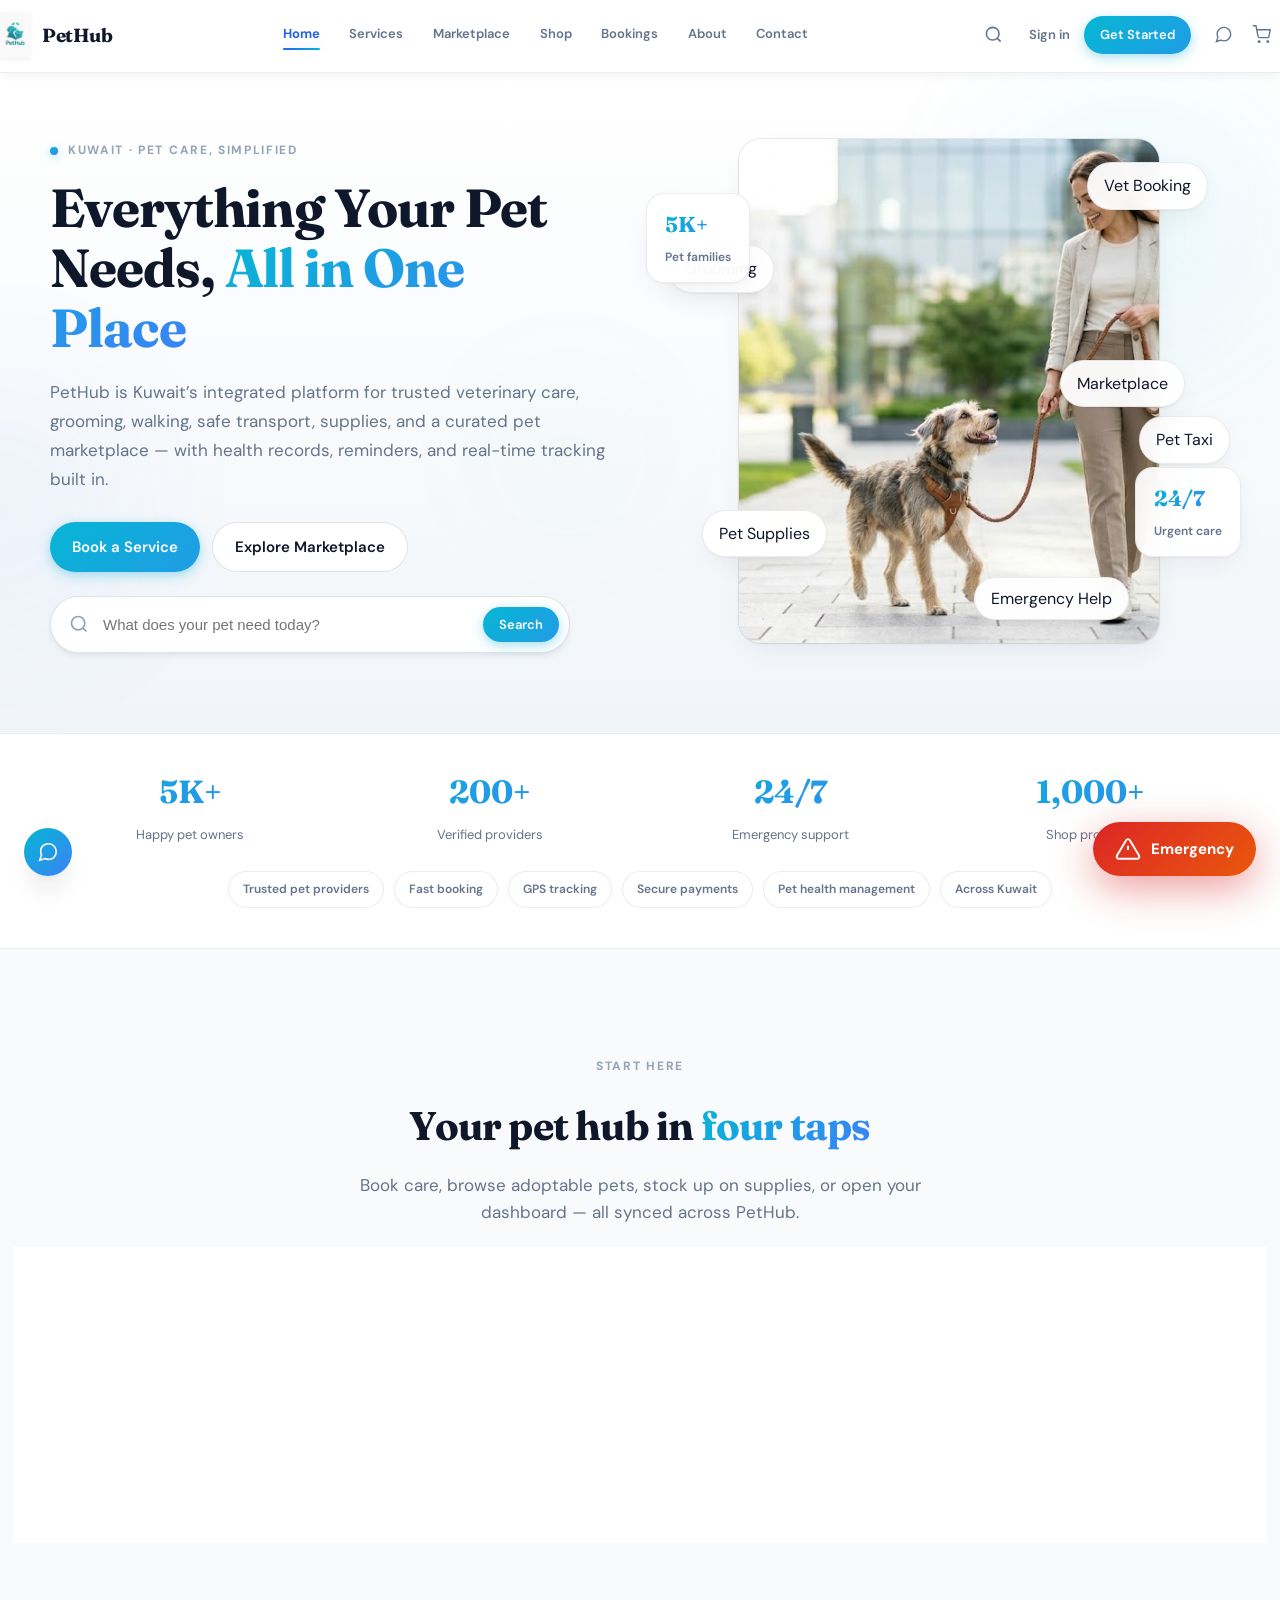
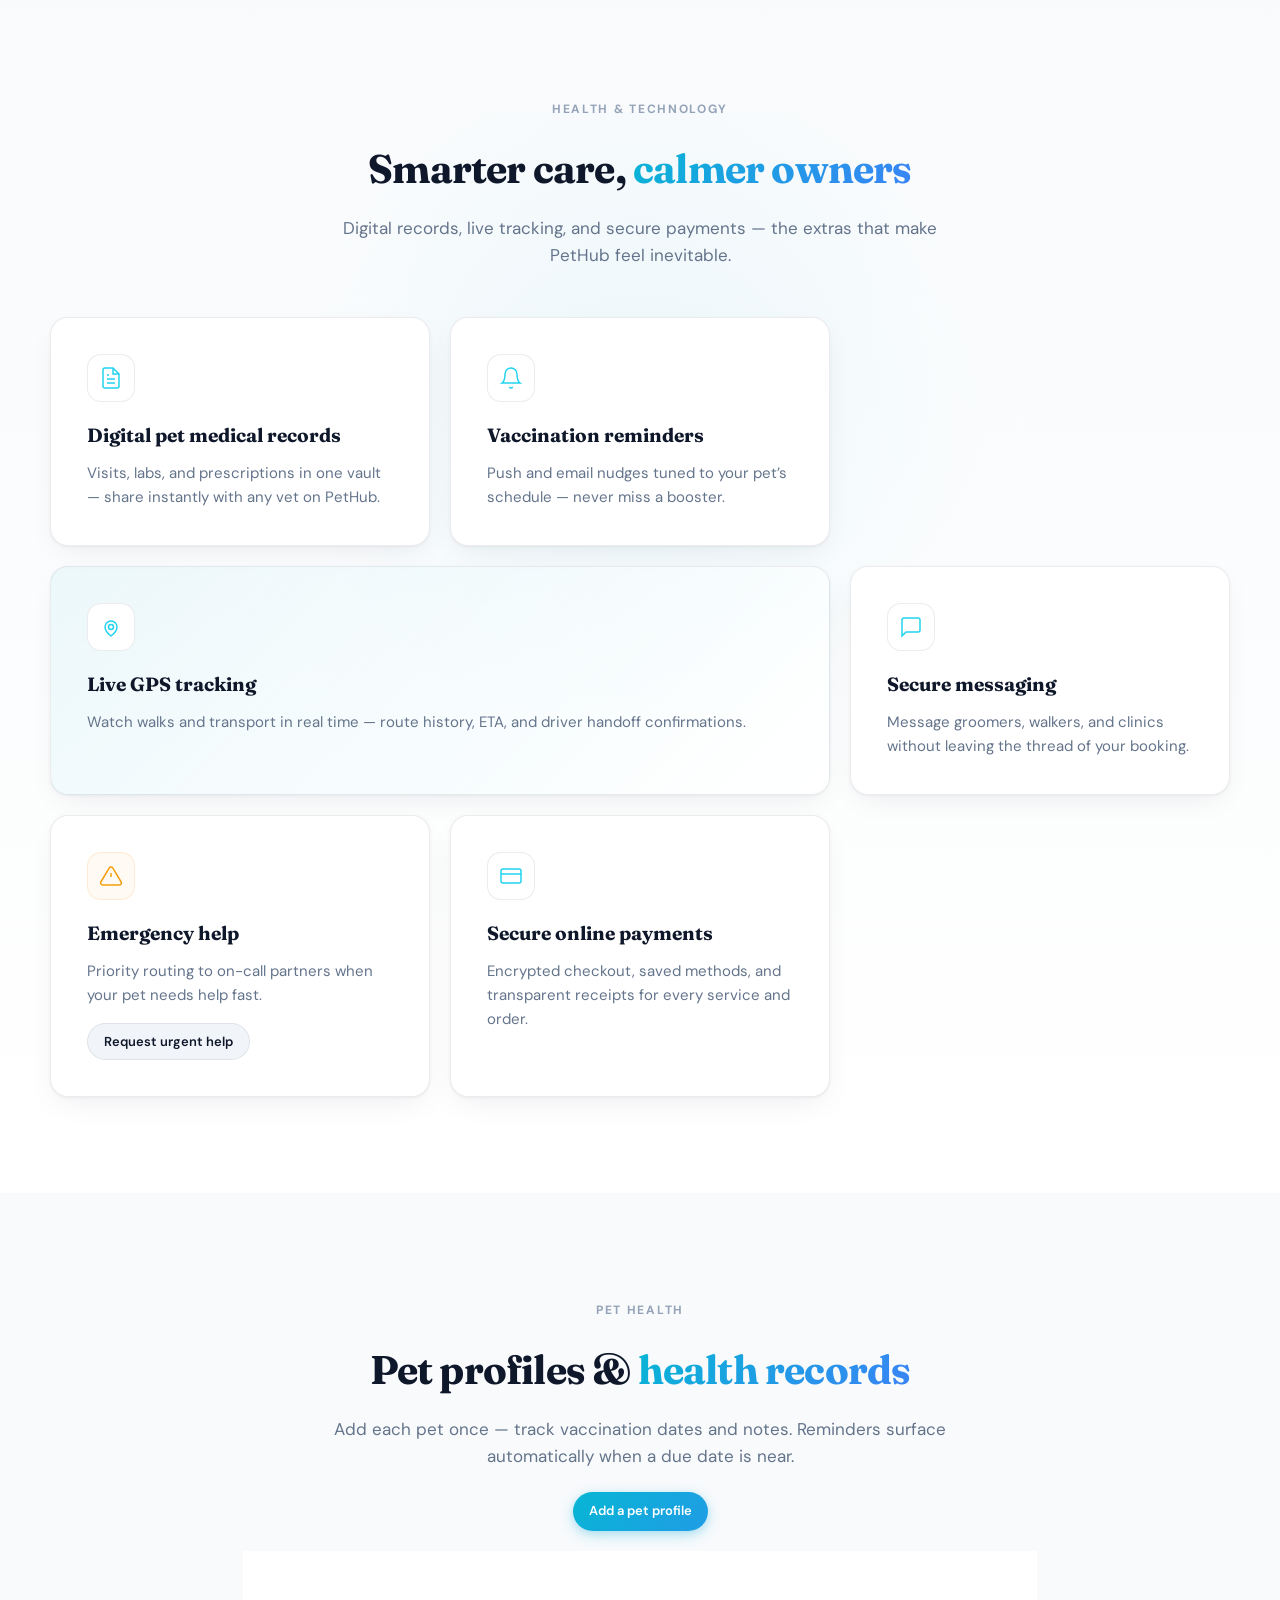
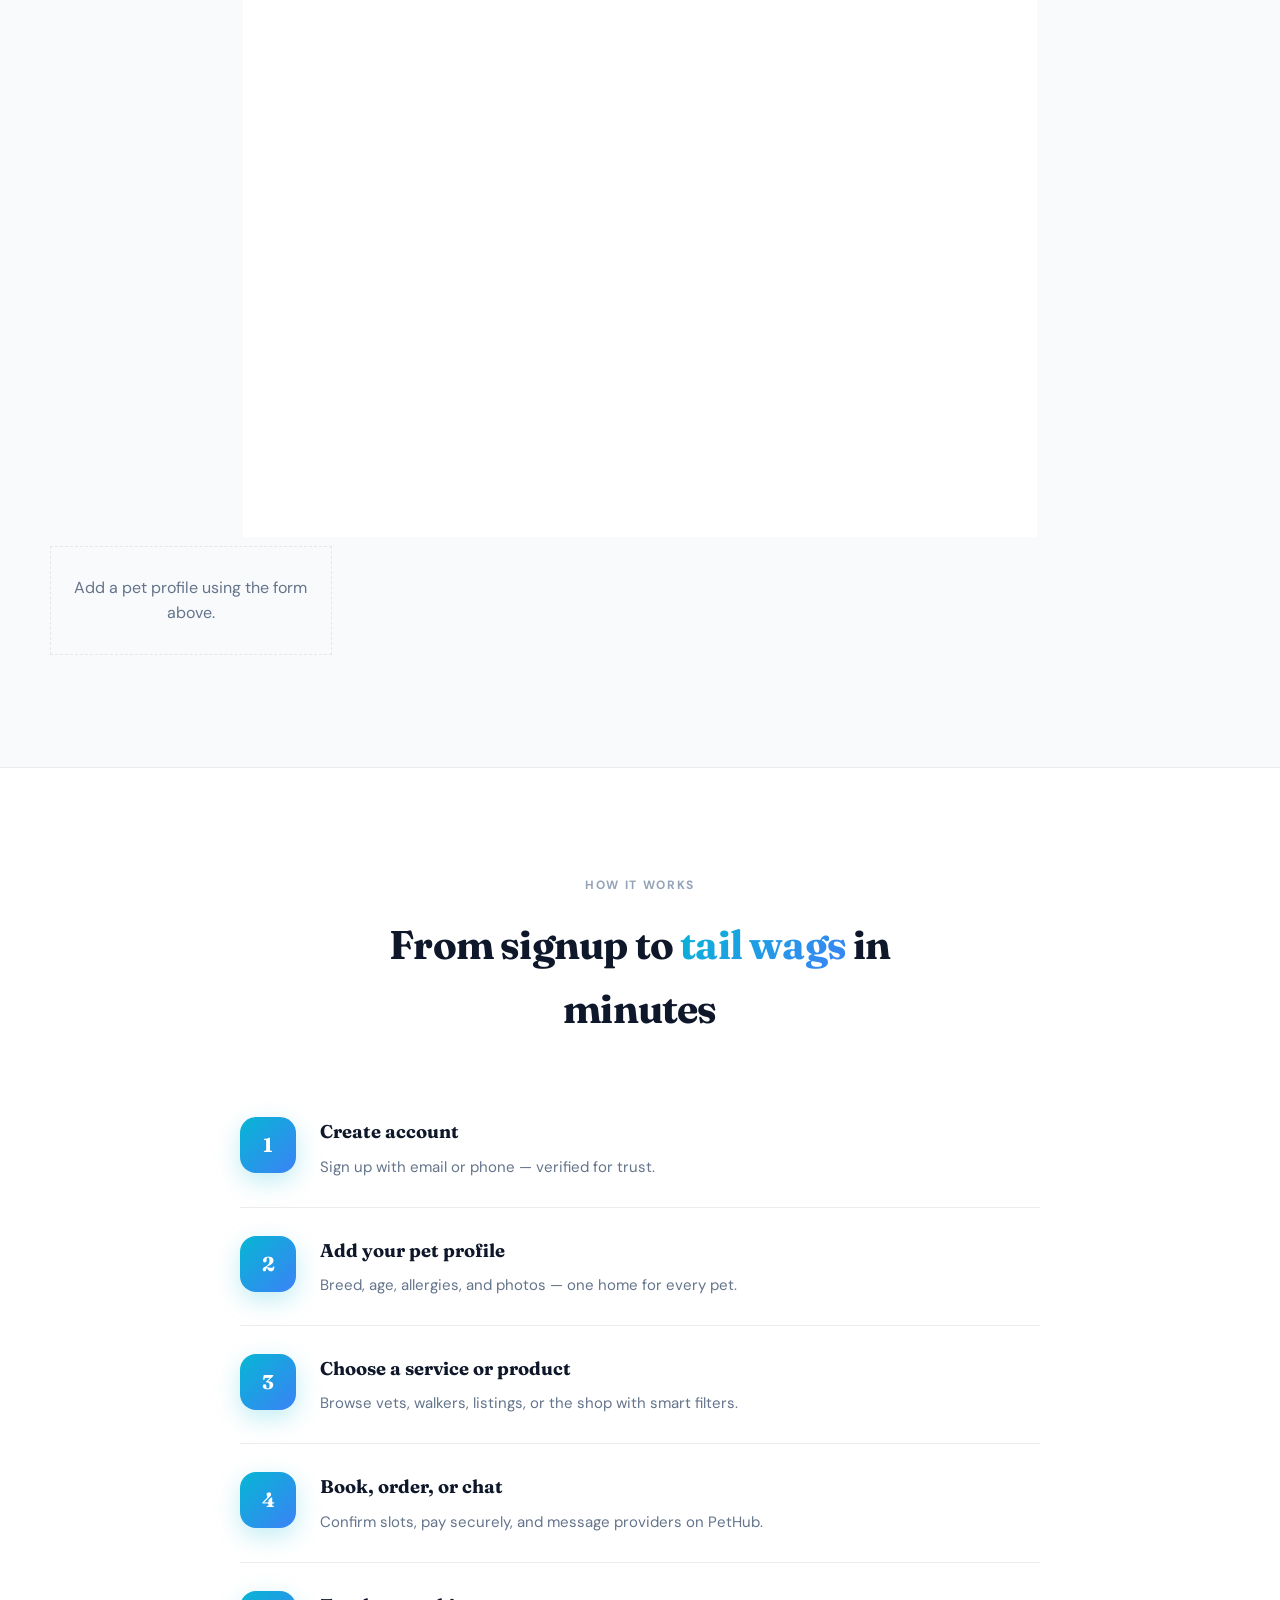
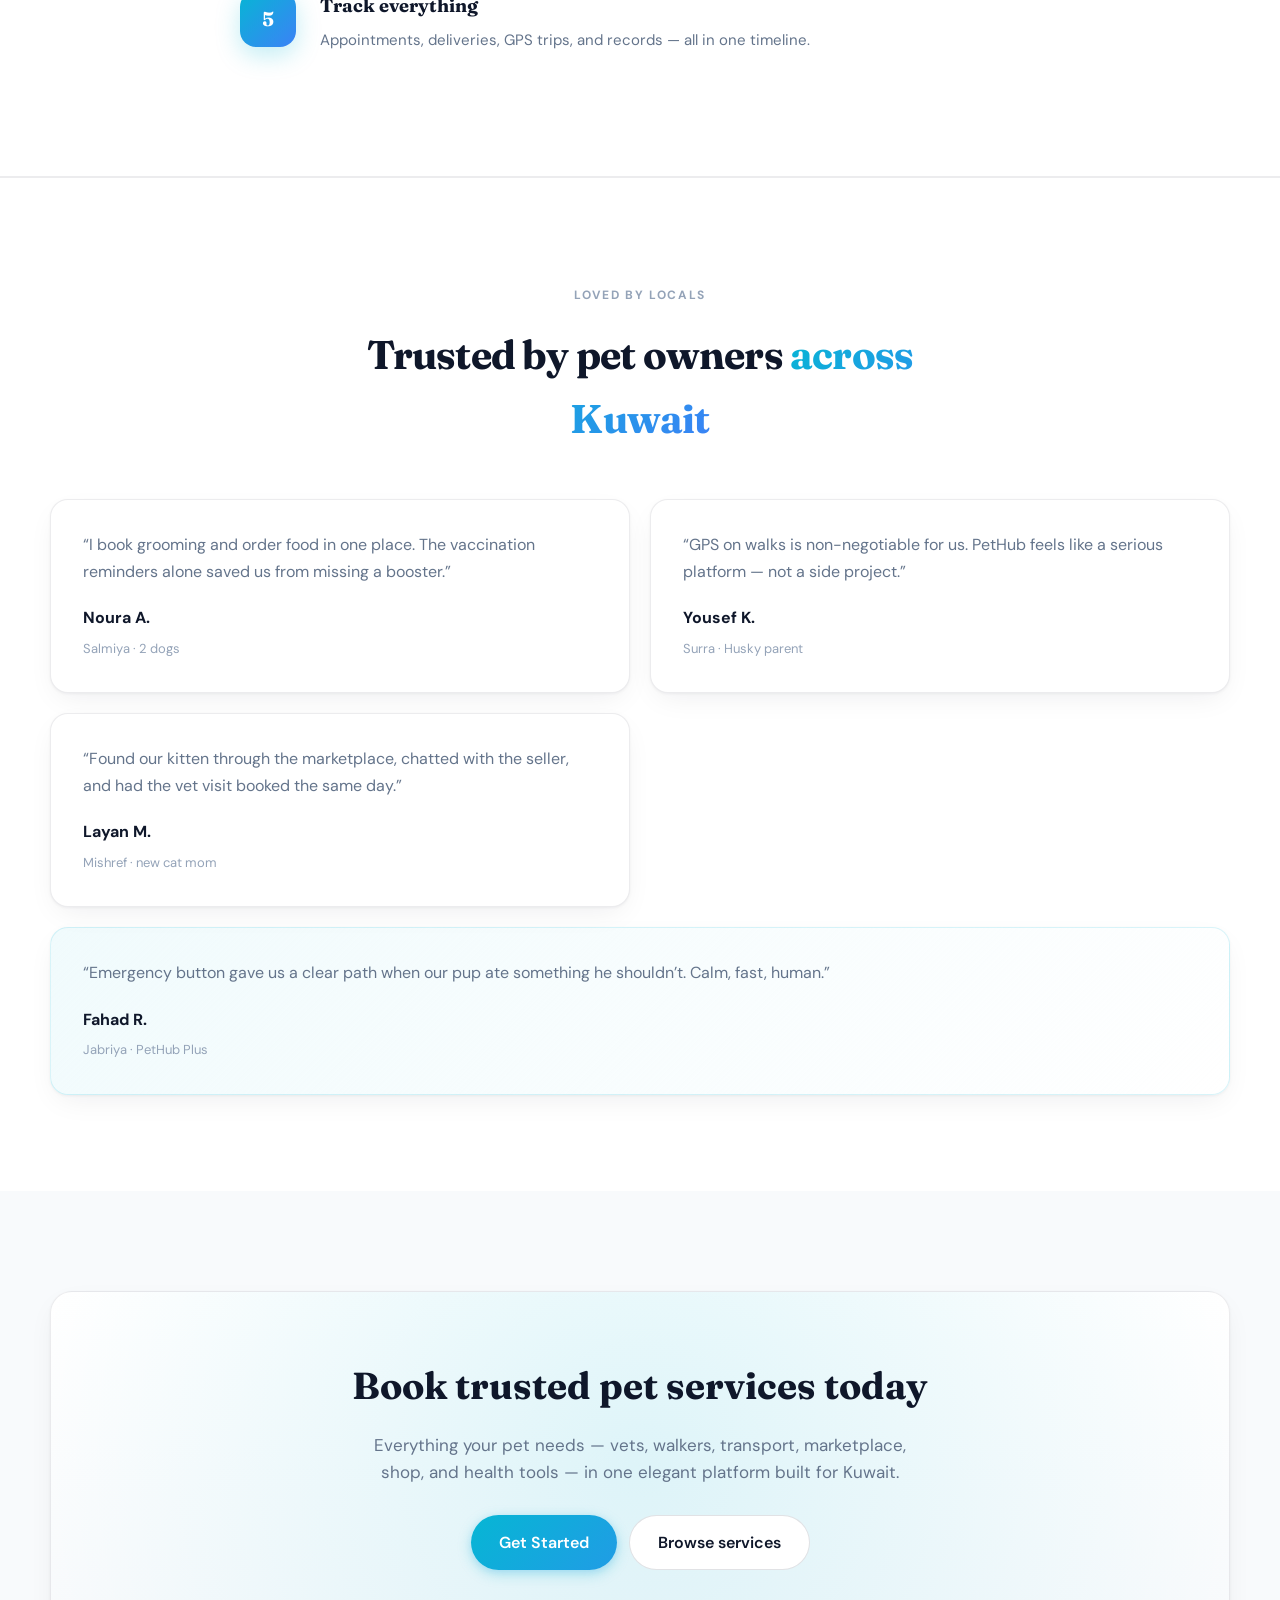
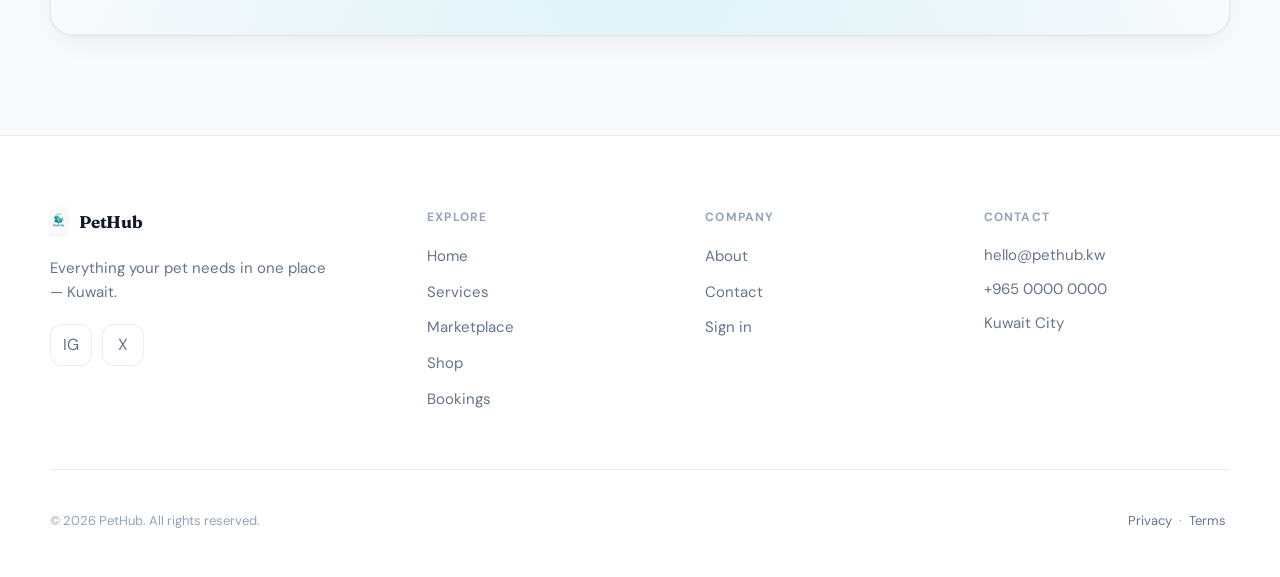
==== index.html @ 88787630 "Initial commit: PetHub Kuwait static site Made-with: Cursor" ====
<!DOCTYPE html>
<html lang="en">
<head>
  <meta charset="UTF-8" />
  <meta name="viewport" content="width=device-width, initial-scale=1.0" />
  <meta name="description" content="PetHub — Kuwait’s all-in-one platform for vet care, grooming, walking, transport, marketplace, supplies, and pet health." />
  <title>PetHub | Everything Your Pet Needs in One Place — Kuwait</title>
  <link rel="preconnect" href="https://fonts.googleapis.com" />
  <link rel="preconnect" href="https://fonts.gstatic.com" crossorigin />
  <link href="https://fonts.googleapis.com/css2?family=DM+Sans:ital,opsz,wght@0,9..40,400;0,9..40,500;0,9..40,600;0,9..40,700;1,9..40,400&family=Fraunces:ital,opsz,wght@0,9..144,500;0,9..144,600;0,9..144,700;0,9..144,800&display=swap" rel="stylesheet" />
  <link rel="stylesheet" href="css/styles.css" />
</head>
<body data-page="home">
  <a class="skip-link" href="#main">Skip to content</a>
  <header class="header" id="top">
    <div class="header__inner container">
      <div class="header__brand">
        <a class="logo" href="index.html" aria-label="PetHub home">
          <span class="logo__graphic" aria-hidden="true">
            <img class="logo__img" src="imges/logopet.webp" width="200" height="60" alt="" loading="eager" decoding="async" fetchpriority="high" />
          </span>
          <span class="logo__text">PetHub</span>
        </a>
      </div>
      <nav class="header__nav nav" aria-label="Main">
        <button type="button" class="nav__scrim" id="nav-scrim" aria-label="Close menu" tabindex="-1" hidden></button>
        <div class="nav__panel" id="nav-panel">
          <div class="nav__panel-head">
            <span class="nav__panel-title">Menu</span>
            <button type="button" class="nav__close" id="nav-close" aria-label="Close menu">
              <svg width="22" height="22" viewBox="0 0 24 24" fill="none" stroke="currentColor" stroke-width="2" aria-hidden="true"><path d="M18 6L6 18M6 6l12 12"/></svg>
            </button>
          </div>
          <ul class="nav__links">
            <li><a href="index.html" class="nav__link" data-nav="home">Home</a></li>
            <li><a href="services.html" class="nav__link" data-nav="services">Services</a></li>
            <li><a href="marketplace.html" class="nav__link" data-nav="marketplace">Marketplace</a></li>
            <li><a href="shop.html" class="nav__link" data-nav="shop">Shop</a></li>
            <li><a href="bookings.html" class="nav__link" data-nav="bookings">Bookings</a></li>
            <li><a href="about.html" class="nav__link" data-nav="about">About</a></li>
            <li><a href="contact.html" class="nav__link" data-nav="contact">Contact</a></li>
          </ul>
          <div class="nav__mobile-actions" data-guest-only>
            <a href="signin.html?mode=signup" class="btn btn--primary btn--sm header__cta btn--block">Get Started</a>
            <a href="signin.html" class="btn btn--outline btn--sm btn--block">Sign in</a>
          </div>
          <div class="nav__mobile-account" data-user-only hidden>
            <p class="nav__mobile-account-name"><span data-user-display></span></p>
            <a href="bookings.html" class="nav__mobile-link">My account</a>
            <a href="bookings.html" class="nav__mobile-link">Bookings</a>
            <a href="bookings.html#dash-saved" class="nav__mobile-link">Saved pets</a>
            <button type="button" class="btn btn--signout btn--sm btn--block" data-sign-out>Sign out</button>
          </div>
        </div>
      </nav>
      <div class="header__actions">
        <div class="header__search-popover" id="header-search-popover">
          <button type="button" class="header__icon-btn header__search-toggle" id="header-search-toggle" aria-expanded="false" aria-controls="header-search-dropdown" aria-label="Open search">
            <svg width="19" height="19" viewBox="0 0 24 24" fill="none" stroke="currentColor" stroke-width="2" aria-hidden="true"><circle cx="11" cy="11" r="8"/><path d="M21 21l-4.35-4.35"/></svg>
          </button>
          <div id="header-search-dropdown" class="header__search-dropdown" role="dialog" aria-label="Search" aria-hidden="true">
            <div class="header__search header__search--popover" role="search">
              <label class="visually-hidden" for="global-search">Search services, pets, products</label>
              <svg class="header__search-icon" width="18" height="18" viewBox="0 0 24 24" fill="none" stroke="currentColor" stroke-width="2" aria-hidden="true"><circle cx="11" cy="11" r="8"/><path d="M21 21l-4.35-4.35"/></svg>
              <input type="search" id="global-search" class="header__search-input" placeholder="Search services, pets, products..." autocomplete="off" />
            </div>
          </div>
        </div>
        <div class="header__guest-actions" data-guest-only>
          <a href="signin.html" class="header__signin-link">Sign in</a>
          <a href="signin.html?mode=signup" class="btn btn--primary btn--sm header__cta">Get Started</a>
        </div>
        <div class="header__account-menu" data-user-only hidden>
          <button type="button" class="header__account-trigger" id="header-account-trigger" aria-expanded="false" aria-haspopup="true" aria-controls="header-account-dropdown">
            <span class="header__avatar" aria-hidden="true">
              <svg width="18" height="18" viewBox="0 0 24 24" fill="none" stroke="currentColor" stroke-width="1.75" aria-hidden="true"><path d="M20 21v-2a4 4 0 00-4-4H8a4 4 0 00-4 4v2"/><circle cx="12" cy="7" r="4"/></svg>
            </span>
            <span class="header__account-name" data-user-display aria-live="polite"></span>
            <svg class="header__account-chevron" width="14" height="14" viewBox="0 0 24 24" fill="none" stroke="currentColor" stroke-width="2" aria-hidden="true"><path d="M6 9l6 6 6-6"/></svg>
          </button>
          <div id="header-account-dropdown" class="header__account-dropdown" role="menu" hidden>
            <a role="menuitem" href="bookings.html" class="header__account-item">My account</a>
            <a role="menuitem" href="bookings.html" class="header__account-item">Bookings</a>
            <a role="menuitem" href="bookings.html#dash-saved" class="header__account-item">Saved pets</a>
            <button type="button" role="menuitem" class="header__account-item header__account-item--danger" data-sign-out>Sign out</button>
          </div>
        </div>
        <div class="header__icons" aria-label="Quick actions">
          <button type="button" class="header__icon-btn" data-open-chat aria-label="Support chat">
            <svg width="19" height="19" viewBox="0 0 24 24" fill="none" stroke="currentColor" stroke-width="1.75" aria-hidden="true"><path d="M21 11.5a8.38 8.38 0 01-.9 3.8 8.5 8.5 0 01-7.6 4.7 8.38 8.38 0 01-3.8-.9L3 21l1.9-5.7a8.38 8.38 0 01-.9-3.8 8.5 8.5 0 014.7-7.6 8.38 8.38 0 013.8-.9h.5a8.48 8.48 0 018 8.5z"/></svg>
          </button>
          <button type="button" class="header__icon-btn" data-open-cart aria-label="Shopping cart">
            <svg width="19" height="19" viewBox="0 0 24 24" fill="none" stroke="currentColor" stroke-width="1.75" aria-hidden="true"><circle cx="9" cy="21" r="1"/><circle cx="20" cy="21" r="1"/><path d="M1 1h4l2.68 13.39a2 2 0 002 1.61h9.72a2 2 0 002-1.61L23 6H6"/></svg>
            <span class="header__cart-count" data-cart-count hidden>0</span>
          </button>
        </div>
        <button type="button" class="nav__toggle" aria-expanded="false" aria-controls="nav-panel" aria-label="Open menu">
          <span class="nav__toggle-bar"></span><span class="nav__toggle-bar"></span><span class="nav__toggle-bar"></span>
        </button>
      </div>
    </div>
  </header>
  <div class="toast-host" id="toast-host" aria-live="polite"></div>
  <main id="main">
    <section class="hero hero--light" id="home" aria-labelledby="hero-title">
      <div class="hero__ambient hero__ambient--light" aria-hidden="true">
        <div class="hero__blob hero__blob--1"></div>
        <div class="hero__blob hero__blob--2"></div>
        <div class="hero__blob hero__blob--3"></div>
      </div>
      <div class="container hero__layout">
        <div class="hero__copy reveal">
          <p class="eyebrow"><span class="eyebrow__dot"></span> Kuwait · Pet care, simplified</p>
          <h1 id="hero-title" class="hero__title">Everything Your Pet Needs, <span class="text-gradient">All in One Place</span></h1>
          <p class="hero__sub">
            PetHub is Kuwait’s integrated platform for trusted veterinary care, grooming, walking, safe transport,
            supplies, and a curated pet marketplace — with health records, reminders, and real-time tracking built in.
          </p>
          <div class="hero__cta">
            <a href="services.html" class="btn btn--primary">Book a Service</a>
            <a href="marketplace.html" class="btn btn--outline">Explore Marketplace</a>
          </div>
          <div class="hero__search hero__search--inline">
            <svg width="20" height="20" viewBox="0 0 24 24" fill="none" stroke="currentColor" stroke-width="2" aria-hidden="true"><circle cx="11" cy="11" r="8"/><path d="M21 21l-4.35-4.35"/></svg>
            <input type="search" class="hero__search-input" placeholder="What does your pet need today?" data-hero-search aria-label="Search services or products" />
            <button type="button" class="btn btn--primary btn--sm hero__search-btn" data-hero-search-btn>Search</button>
          </div>
        </div>
        <div class="hero__visual hero__visual--light reveal reveal--delay">
          <figure class="hero__figure">
            <img
              class="hero__photo"
              src="images/dogwalk.jpg"
              alt="Person walking a happy dog outdoors"
              width="800"
              height="520"
              loading="eager"
              decoding="async"
            />
          </figure>
          <div class="hero__stat hero__stat--1 glass-panel glass-panel--light">
            <strong>5K+</strong>
            <span>Pet families</span>
          </div>
          <div class="hero__stat hero__stat--2 glass-panel glass-panel--light">
            <strong>24/7</strong>
            <span>Urgent care</span>
          </div>
          <a href="services.html" class="float-pill float-pill--1" data-float>Vet Booking</a>
          <a href="services.html?q=grooming" class="float-pill float-pill--2" data-float>Grooming</a>
          <a href="services.html?q=transport" class="float-pill float-pill--3" data-float>Pet Taxi</a>
          <a href="marketplace.html" class="float-pill float-pill--4" data-float>Marketplace</a>
          <a href="shop.html" class="float-pill float-pill--5" data-float>Pet Supplies</a>
          <button type="button" class="float-pill float-pill--6" data-float data-open-emergency>Emergency Help</button>
        </div>
      </div>
    </section>
    <section class="trust" aria-label="Trust highlights">
      <div class="container trust__inner">
        <div class="trust__stats reveal">
          <div class="trust__stat">
            <strong data-count>5K+</strong>
            <span>Happy pet owners</span>
          </div>
          <div class="trust__stat">
            <strong>200+</strong>
            <span>Verified providers</span>
          </div>
          <div class="trust__stat">
            <strong>24/7</strong>
            <span>Emergency support</span>
          </div>
          <div class="trust__stat">
            <strong>1,000+</strong>
            <span>Shop products</span>
          </div>
        </div>
        <ul class="trust__chips reveal reveal--delay">
          <li>Trusted pet providers</li>
          <li>Fast booking</li>
          <li>GPS tracking</li>
          <li>Secure payments</li>
          <li>Pet health management</li>
          <li>Across Kuwait</li>
        </ul>
      </div>
    </section>
    <section class="section section--home-quick" id="explore" aria-labelledby="quick-title">
      <div class="container">
        <header class="section__head reveal">
          <p class="eyebrow">Start here</p>
          <h2 id="quick-title" class="section__title">Your pet hub in <span class="text-gradient">four taps</span></h2>
          <p class="section__lead">Book care, browse adoptable pets, stock up on supplies, or open your dashboard — all synced across PetHub.</p>
        </header>
        <div class="home-quick-grid reveal">
          <a href="services.html" class="home-quick-card glass-panel">
            <div class="home-quick-card__icon" aria-hidden="true"><svg viewBox="0 0 24 24" fill="none" stroke="currentColor" stroke-width="1.5"><path d="M22 12h-4l-3 9L9 3l-3 9H2"/></svg></div>
            <h3 class="home-quick-card__title">Services</h3>
            <p class="home-quick-card__text">Vets, grooming, walking, and transport.</p>
            <span class="home-quick-card__cta">Book care →</span>
          </a>
          <a href="marketplace.html" class="home-quick-card glass-panel">
            <div class="home-quick-card__icon" aria-hidden="true"><svg viewBox="0 0 24 24" fill="none" stroke="currentColor" stroke-width="1.5"><path d="M12 21.35l-1.45-1.32C5.4 15.36 2 12.28 2 8.5 2 5.42 4.42 3 7.5 3c1.74 0 3.41.81 4.5 2.09C13.09 3.81 14.76 3 16.5 3 19.58 3 22 5.42 22 8.5c0 3.78-3.4 6.86-8.55 11.54L12 21.35z"/></svg></div>
            <h3 class="home-quick-card__title">Marketplace</h3>
            <p class="home-quick-card__text">Find companions from verified sellers.</p>
            <span class="home-quick-card__cta">Browse pets →</span>
          </a>
          <a href="shop.html" class="home-quick-card glass-panel">
            <div class="home-quick-card__icon" aria-hidden="true"><svg viewBox="0 0 24 24" fill="none" stroke="currentColor" stroke-width="1.5"><circle cx="9" cy="21" r="1"/><circle cx="20" cy="21" r="1"/><path d="M1 1h4l2.68 13.39a2 2 0 002 1.61h9.72a2 2 0 002-1.61L23 6H6"/></svg></div>
            <h3 class="home-quick-card__title">Shop</h3>
            <p class="home-quick-card__text">Food, toys, beds, and travel gear.</p>
            <span class="home-quick-card__cta">Shop now →</span>
          </a>
          <a href="bookings.html" class="home-quick-card glass-panel">
            <div class="home-quick-card__icon" aria-hidden="true"><svg viewBox="0 0 24 24" fill="none" stroke="currentColor" stroke-width="1.5"><rect x="3" y="4" width="18" height="18" rx="2"/><path d="M16 2v4M8 2v4M3 10h18"/></svg></div>
            <h3 class="home-quick-card__title">Bookings</h3>
            <p class="home-quick-card__text">Visits, orders, saved pets, profiles.</p>
            <span class="home-quick-card__cta">Open hub →</span>
          </a>
        </div>
      </div>
    </section>
    <section class="section section--smart" id="health-records" aria-labelledby="smart-title">
      <div class="container">
        <header class="section__head reveal">
          <p class="eyebrow">Health &amp; technology</p>
          <h2 id="smart-title" class="section__title">Smarter care, <span class="text-gradient">calmer owners</span></h2>
          <p class="section__lead">Digital records, live tracking, and secure payments — the extras that make PetHub feel inevitable.</p>
        </header>
        <div class="smart-grid">
          <article class="smart-card reveal">
            <div class="smart-card__glow"></div>
            <div class="smart-card__icon"><svg viewBox="0 0 24 24" fill="none" stroke="currentColor" stroke-width="1.5"><path d="M14 2H6a2 2 0 00-2 2v16a2 2 0 002 2h12a2 2 0 002-2V8z"/><path d="M14 2v6h6M16 13H8M16 17H8M10 9H8"/></svg></div>
            <h3>Digital pet medical records</h3>
            <p>Visits, labs, and prescriptions in one vault — share instantly with any vet on PetHub.</p>
          </article>
          <article class="smart-card reveal">
            <div class="smart-card__glow"></div>
            <div class="smart-card__icon"><svg viewBox="0 0 24 24" fill="none" stroke="currentColor" stroke-width="1.5"><path d="M18 8A6 6 0 006 8c0 7-3 9-3 9h18s-3-2-3-9M13.73 21a2 2 0 01-3.46 0"/></svg></div>
            <h3>Vaccination reminders</h3>
            <p>Push and email nudges tuned to your pet’s schedule — never miss a booster.</p>
          </article>
          <article class="smart-card reveal smart-card--wide">
            <div class="smart-card__glow"></div>
            <div class="smart-card__icon"><svg viewBox="0 0 24 24" fill="none" stroke="currentColor" stroke-width="1.5"><path d="M12 21s-6-4.5-6-9a6 6 0 1112 0c0 4.5-6 9-6 9z"/><circle cx="12" cy="12" r="2.5"/></svg></div>
            <h3>Live GPS tracking</h3>
            <p>Watch walks and transport in real time — route history, ETA, and driver handoff confirmations.</p>
          </article>
          <article class="smart-card reveal">
            <div class="smart-card__glow"></div>
            <div class="smart-card__icon"><svg viewBox="0 0 24 24" fill="none" stroke="currentColor" stroke-width="1.5"><path d="M21 15a2 2 0 01-2 2H7l-4 4V5a2 2 0 012-2h14a2 2 0 012 2z"/></svg></div>
            <h3>Secure messaging</h3>
            <p>Message groomers, walkers, and clinics without leaving the thread of your booking.</p>
          </article>
          <article class="smart-card reveal smart-card--clickable">
            <div class="smart-card__glow"></div>
            <div class="smart-card__icon smart-card__icon--warm"><svg viewBox="0 0 24 24" fill="none" stroke="currentColor" stroke-width="1.5"><path d="M10.29 3.86L1.82 18a2 2 0 001.71 3h16.94a2 2 0 001.71-3L13.71 3.86a2 2 0 00-3.42 0z"/><path d="M12 9v4M12 17h.01"/></svg></div>
            <h3>Emergency help</h3>
            <p>Priority routing to on-call partners when your pet needs help fast.</p>
            <button type="button" class="btn btn--soft btn--sm smart-card__cta" data-open-emergency>Request urgent help</button>
          </article>
          <article class="smart-card reveal">
            <div class="smart-card__glow"></div>
            <div class="smart-card__icon"><svg viewBox="0 0 24 24" fill="none" stroke="currentColor" stroke-width="1.5"><rect x="2" y="5" width="20" height="14" rx="2"/><path d="M2 10h20"/></svg></div>
            <h3>Secure online payments</h3>
            <p>Encrypted checkout, saved methods, and transparent receipts for every service and order.</p>
          </article>
        </div>
      </div>
    </section>
    <section class="section section--pet-profiles" id="pet-profiles" aria-labelledby="pet-profiles-title">
      <div class="container">
        <header class="section__head reveal">
          <p class="eyebrow">Pet health</p>
          <h2 id="pet-profiles-title" class="section__title">Pet profiles &amp; <span class="text-gradient">health records</span></h2>
          <p class="section__lead">Add each pet once — track vaccination dates and notes. Reminders surface automatically when a due date is near.</p>
          <div class="section__head-actions">
            <a href="#pet-profile-form" class="btn btn--primary btn--sm">Add a pet profile</a>
          </div>
        </header>
        <div id="pet-profile-form" class="pet-form-panel reveal glass-panel" tabindex="-1">
          <form id="form-pet-profile" class="booking-form" novalidate>
            <div class="form-row form-row--2">
              <label class="field">
                <span class="field__label">Pet name</span>
                <input type="text" name="petName" id="pet-form-name" class="input" required />
              </label>
              <label class="field">
                <span class="field__label">Pet type</span>
                <input type="text" name="petType" id="pet-form-type" class="input" placeholder="Dog, cat…" required />
              </label>
            </div>
            <div class="form-row form-row--2">
              <label class="field">
                <span class="field__label">Breed</span>
                <input type="text" name="breed" id="pet-form-breed" class="input" required />
              </label>
              <label class="field">
                <span class="field__label">Age</span>
                <input type="text" name="age" id="pet-form-age" class="input" placeholder="e.g. 3 years" required />
              </label>
            </div>
            <label class="field">
              <span class="field__label">Last / next vaccination date</span>
              <input type="date" name="vaccDate" id="pet-form-vacc" class="input" />
            </label>
            <label class="field">
              <span class="field__label">Medical notes</span>
              <textarea name="notes" id="pet-form-notes" class="input input--textarea" rows="2"></textarea>
            </label>
            <button type="submit" class="btn btn--primary" id="pet-form-submit">Save pet profile</button>
          </form>
        </div>
        <div class="pet-profiles-grid" id="pet-profile-cards"></div>
      </div>
    </section>
    <section class="section section--steps" id="how-it-works" aria-labelledby="steps-title">
      <div class="container">
        <header class="section__head reveal">
          <p class="eyebrow">How it works</p>
          <h2 id="steps-title" class="section__title">From signup to <span class="text-gradient">tail wags</span> in minutes</h2>
        </header>
        <ol class="steps reveal">
          <li class="steps__item"><span class="steps__num">1</span><div><h3>Create account</h3><p>Sign up with email or phone — verified for trust.</p></div></li>
          <li class="steps__item"><span class="steps__num">2</span><div><h3>Add your pet profile</h3><p>Breed, age, allergies, and photos — one home for every pet.</p></div></li>
          <li class="steps__item"><span class="steps__num">3</span><div><h3>Choose a service or product</h3><p>Browse vets, walkers, listings, or the shop with smart filters.</p></div></li>
          <li class="steps__item"><span class="steps__num">4</span><div><h3>Book, order, or chat</h3><p>Confirm slots, pay securely, and message providers on PetHub.</p></div></li>
          <li class="steps__item"><span class="steps__num">5</span><div><h3>Track everything</h3><p>Appointments, deliveries, GPS trips, and records — all in one timeline.</p></div></li>
        </ol>
      </div>
    </section>
    <section class="section section--testimonials" id="testimonials" aria-labelledby="test-title">
      <div class="container">
        <header class="section__head reveal">
          <p class="eyebrow">Loved by locals</p>
          <h2 id="test-title" class="section__title">Trusted by pet owners <span class="text-gradient">across Kuwait</span></h2>
        </header>
        <div class="testimonial-grid">
          <figure class="testimonial reveal">
            <blockquote>“I book grooming and order food in one place. The vaccination reminders alone saved us from missing a booster.”</blockquote>
            <figcaption><strong>Noura A.</strong><span>Salmiya · 2 dogs</span></figcaption>
          </figure>
          <figure class="testimonial reveal">
            <blockquote>“GPS on walks is non-negotiable for us. PetHub feels like a serious platform — not a side project.”</blockquote>
            <figcaption><strong>Yousef K.</strong><span>Surra · Husky parent</span></figcaption>
          </figure>
          <figure class="testimonial reveal">
            <blockquote>“Found our kitten through the marketplace, chatted with the seller, and had the vet visit booked the same day.”</blockquote>
            <figcaption><strong>Layan M.</strong><span>Mishref · new cat mom</span></figcaption>
          </figure>
          <figure class="testimonial testimonial--featured reveal">
            <blockquote>“Emergency button gave us a clear path when our pup ate something he shouldn’t. Calm, fast, human.”</blockquote>
            <figcaption><strong>Fahad R.</strong><span>Jabriya · PetHub Plus</span></figcaption>
          </figure>
        </div>
      </div>
    </section>
    <section class="cta" id="cta" aria-labelledby="cta-title">
      <div class="container cta__inner reveal">
        <div class="cta__glow" aria-hidden="true"></div>
        <h2 id="cta-title" class="cta__title">Book trusted pet services today</h2>
        <p class="cta__text">Everything your pet needs — vets, walkers, transport, marketplace, shop, and health tools — in one elegant platform built for Kuwait.</p>
        <div class="cta__actions">
          <a href="signin.html?mode=signup" class="btn btn--primary btn--lg">Get Started</a>
          <a href="services.html" class="btn btn--outline btn--lg">Browse services</a>
        </div>
      </div>
    </section>

  </main>
  <footer class="footer" id="site-footer">
    <div class="container footer__grid">
      <div class="footer__brand">
        <a class="logo logo--footer" href="index.html" aria-label="PetHub home"><span class="logo__graphic" aria-hidden="true"><img class="logo__img" src="imges/logopet.webp" width="160" height="48" alt="" decoding="async" /></span><span class="logo__text">PetHub</span></a>
        <p class="footer__tagline">Everything your pet needs in one place — Kuwait.</p>
        <div class="footer__social" aria-label="Social">
          <a href="#" class="social-link" aria-label="Instagram">IG</a>
          <a href="#" class="social-link" aria-label="X">X</a>
        </div>
      </div>
      <div>
        <h3 class="footer__heading">Explore</h3>
        <ul class="footer__list">
          <li><a href="index.html">Home</a></li>
          <li><a href="services.html">Services</a></li>
          <li><a href="marketplace.html">Marketplace</a></li>
          <li><a href="shop.html">Shop</a></li>
          <li><a href="bookings.html">Bookings</a></li>
        </ul>
      </div>
      <div>
        <h3 class="footer__heading">Company</h3>
        <ul class="footer__list">
          <li><a href="about.html">About</a></li>
          <li><a href="contact.html">Contact</a></li>
          <li><a href="signin.html">Sign in</a></li>
        </ul>
      </div>
      <div>
        <h3 class="footer__heading">Contact</h3>
        <ul class="footer__list footer__contact">
          <li><a href="mailto:hello@pethub.kw">hello@pethub.kw</a></li>
          <li><a href="tel:+96500000000">+965 0000 0000</a></li>
          <li>Kuwait City</li>
        </ul>
      </div>
    </div>
    <div class="container footer__bottom">
      <p>&copy; <span id="year"></span> PetHub. All rights reserved.</p>
      <p class="footer__legal"><a href="#">Privacy</a> · <a href="#">Terms</a></p>
    </div>
  </footer>
    </div>
  </footer>

  <button type="button" class="emergency-fab" data-open-emergency aria-label="Emergency veterinary help">
    <svg width="26" height="26" viewBox="0 0 24 24" fill="none" stroke="currentColor" stroke-width="1.75" aria-hidden="true"><path d="M10.29 3.86L1.82 18a2 2 0 001.71 3h16.94a2 2 0 001.71-3L13.71 3.86a2 2 0 00-3.42 0z"/><path d="M12 9v4M12 17h.01"/></svg>
    <span>Emergency</span>
  </button>

  <div class="cart-drawer" id="cart-drawer" hidden aria-hidden="true">
    <div class="cart-drawer__backdrop" data-close-cart tabindex="-1" aria-hidden="true"></div>
    <div class="cart-drawer__panel glass-panel" role="dialog" aria-labelledby="cart-drawer-title">
      <div class="cart-drawer__head">
        <h2 id="cart-drawer-title">Your cart</h2>
        <button type="button" class="icon-btn cart-drawer__close" data-close-cart aria-label="Close cart">×</button>
      </div>
      <div class="cart-drawer__body" id="cart-lines"></div>
      <div class="cart-drawer__foot">
        <p class="cart-drawer__total">Total: <strong id="cart-total">0.00 KD</strong></p>
        <button type="button" class="btn btn--primary btn--block" id="checkout-open">Checkout</button>
      </div>
    </div>
  </div>

  <div class="chat-widget" id="chat-widget">
    <button type="button" class="chat-widget__launcher" id="chat-launcher" aria-label="Open PetHub Support chat" aria-expanded="false" aria-controls="chat-panel">
      <svg width="22" height="22" viewBox="0 0 24 24" fill="none" stroke="currentColor" stroke-width="1.75" aria-hidden="true"><path d="M21 11.5a8.38 8.38 0 01-.9 3.8 8.5 8.5 0 01-7.6 4.7 8.38 8.38 0 01-3.8-.9L3 21l1.9-5.7a8.38 8.38 0 01-.9-3.8 8.5 8.5 0 014.7-7.6 8.38 8.38 0 013.8-.9h.5a8.48 8.48 0 018 8.5z"/></svg>
    </button>
    <div class="chat-widget__panel" id="chat-panel" role="dialog" aria-labelledby="chat-widget-title" aria-hidden="true" hidden>
      <div class="chat-widget__header">
        <span id="chat-widget-title">PetHub Support</span>
        <button type="button" class="chat-widget__toggle" id="chat-toggle" aria-expanded="false" aria-label="Close chat">×</button>
      </div>
      <div class="chat-widget__body">
        <div class="chat-widget__messages" id="chat-messages"></div>
        <div class="chat-widget__input-row">
          <input type="text" id="chat-input" class="input chat-widget__input" placeholder="Type a message…" autocomplete="off" />
          <button type="button" class="btn btn--primary btn--sm" id="chat-send">Send</button>
        </div>
      </div>
    </div>
  </div>
  <div class="modal" id="modal-booking" role="dialog" aria-modal="true" aria-labelledby="modal-booking-title" hidden aria-hidden="true">
    <div class="modal__backdrop" data-modal-close tabindex="-1"></div>
    <div class="modal__panel glass-panel">
      <button type="button" class="modal__close" data-modal-close aria-label="Close">×</button>
      <h2 id="modal-booking-title" class="modal__title">Book a service</h2>
      <form id="form-modal-booking" class="booking-form" novalidate>
        <label class="field">
          <span class="field__label">Service</span>
          <select name="service" id="modal-booking-service" class="input" required>
            <option value="">Select service</option>
            <option>Veterinary Care</option>
            <option>Pet Grooming</option>
            <option>Dog Walking</option>
            <option>Pet Transportation</option>
            <option>Emergency Vet</option>
            <option>Vaccination Reminder</option>
          </select>
        </label>
        <label class="field">
          <span class="field__label">Date</span>
          <input type="date" name="date" class="input" required />
        </label>
        <div class="field">
          <span class="field__label">Time slot</span>
          <div class="time-slots" role="group">
            <button type="button" class="time-slot" data-time="9:00 AM">9:00 AM</button>
            <button type="button" class="time-slot" data-time="11:30 AM">11:30 AM</button>
            <button type="button" class="time-slot" data-time="2:00 PM">2:00 PM</button>
            <button type="button" class="time-slot" data-time="4:30 PM">4:30 PM</button>
            <button type="button" class="time-slot" data-time="6:00 PM">6:00 PM</button>
          </div>
        </div>
        <div class="form-row form-row--2">
          <label class="field">
            <span class="field__label">Pet type</span>
            <select name="petType" class="input" required>
              <option value="">Select</option>
              <option>Dog</option>
              <option>Cat</option>
              <option>Bird</option>
              <option>Other</option>
            </select>
          </label>
          <label class="field">
            <span class="field__label">Pet name</span>
            <input type="text" name="petName" class="input" required />
          </label>
        </div>
        <div class="form-row form-row--2">
          <label class="field">
            <span class="field__label">Your name</span>
            <input type="text" name="ownerName" class="input" required />
          </label>
          <label class="field">
            <span class="field__label">Phone</span>
            <input type="tel" name="phone" class="input" required />
          </label>
        </div>
        <label class="field">
          <span class="field__label">Notes</span>
          <textarea name="notes" class="input input--textarea" rows="2"></textarea>
        </label>
        <button type="submit" class="btn btn--primary btn--block">Submit booking</button>
      </form>
    </div>
  </div>
  <div class="modal" id="modal-booking-success" role="dialog" aria-modal="true" aria-labelledby="modal-success-title" hidden aria-hidden="true">
    <div class="modal__backdrop" data-modal-close tabindex="-1"></div>
    <div class="modal__panel glass-panel modal__panel--sm">
      <h2 id="modal-success-title" class="modal__title">You’re all set</h2>
      <p class="modal__lead">Booking confirmed — details below.</p>
      <ul class="booking-summary" id="booking-success-summary"></ul>
      <button type="button" class="btn btn--primary btn--block" data-modal-close>Done</button>
    </div>
  </div>
  <div class="modal" id="modal-listing" role="dialog" aria-modal="true" aria-labelledby="modal-listing-title" hidden aria-hidden="true">
    <div class="modal__backdrop" data-modal-close tabindex="-1"></div>
    <div class="modal__panel glass-panel">
      <button type="button" class="modal__close" data-modal-close aria-label="Close">×</button>
      <h2 id="modal-listing-title" class="visually-hidden">Listing details</h2>
      <div id="modal-listing-body" class="modal-listing-body"></div>
      <button type="button" class="btn btn--primary btn--block" data-modal-close>Close</button>
    </div>
  </div>

  <div class="modal" id="modal-inquiry" role="dialog" aria-modal="true" aria-labelledby="modal-inquiry-title" hidden aria-hidden="true">
    <div class="modal__backdrop" data-modal-close tabindex="-1"></div>
    <div class="modal__panel glass-panel modal__panel--sm">
      <button type="button" class="modal__close" data-modal-close aria-label="Close">×</button>
      <h2 id="modal-inquiry-title" class="modal__title">Contact seller</h2>
      <p class="modal__muted" id="inquiry-listing-label"></p>
      <form id="form-inquiry" novalidate>
        <label class="field"><span class="field__label">Your name</span><input type="text" name="name" class="input" required /></label>
        <label class="field"><span class="field__label">Email</span><input type="email" name="email" class="input" required /></label>
        <label class="field"><span class="field__label">Message</span><textarea name="message" class="input input--textarea" rows="3" required></textarea></label>
        <button type="submit" class="btn btn--primary btn--block">Send inquiry</button>
      </form>
    </div>
  </div>
  <div class="modal" id="modal-checkout" role="dialog" aria-modal="true" aria-labelledby="checkout-title" hidden aria-hidden="true">
    <div class="modal__backdrop" data-modal-close tabindex="-1"></div>
    <div class="modal__panel glass-panel modal__panel--sm">
      <button type="button" class="modal__close" data-modal-close aria-label="Close">×</button>
      <h2 id="checkout-title" class="modal__title">Checkout</h2>
      <p class="modal__muted">Demo checkout — no real payment.</p>
      <form id="form-checkout" novalidate>
        <label class="field"><span class="field__label">Full name</span><input type="text" name="fullName" class="input" required /></label>
        <label class="field"><span class="field__label">Phone</span><input type="tel" name="phone" class="input" required /></label>
        <label class="field"><span class="field__label">Delivery area</span><input type="text" name="address" class="input" placeholder="Area, block, street" required /></label>
        <button type="submit" class="btn btn--primary btn--block">Place order</button>
      </form>
    </div>
  </div>

  <div class="modal" id="modal-auth" role="dialog" aria-modal="true" aria-labelledby="auth-mode-title" hidden aria-hidden="true">
    <div class="modal__backdrop" data-modal-close tabindex="-1"></div>
    <div class="modal__panel glass-panel modal__panel--sm">
      <button type="button" class="modal__close" data-modal-close aria-label="Close">×</button>
      <h2 id="auth-mode-title" class="modal__title">Sign in</h2>
      <form id="form-auth" novalidate>
        <div id="form-auth-signup-fields" hidden>
          <label class="field"><span class="field__label">Display name</span><input type="text" name="displayName" class="input" /></label>
          <label class="field"><span class="field__label">I am a</span>
            <select name="role" class="input">
              <option value="owner">Pet owner</option>
              <option value="provider">Service provider</option>
            </select>
          </label>
        </div>
        <label class="field"><span class="field__label">Email</span><input type="email" name="email" class="input" autocomplete="username" required /></label>
        <label class="field"><span class="field__label">Password</span><input type="password" name="password" class="input" autocomplete="current-password" required /></label>
        <button type="submit" class="btn btn--primary btn--block">Continue</button>
      </form>
    </div>
  </div>

  <div class="modal" id="modal-emergency" role="dialog" aria-modal="true" aria-labelledby="emergency-title" hidden aria-hidden="true">
    <div class="modal__backdrop" data-modal-close tabindex="-1"></div>
    <div class="modal__panel glass-panel modal__panel--emergency">
      <button type="button" class="modal__close" data-modal-close aria-label="Close">×</button>
      <h2 id="emergency-title" class="modal__title modal__title--urgent">Urgent veterinary request</h2>
      <p class="modal__muted">Describe the issue — we’ll route you to an on-call partner in Kuwait.</p>
      <form id="form-emergency" class="booking-form" novalidate>
        <label class="field"><span class="field__label">What’s wrong?</span><textarea name="issue" class="input input--textarea" rows="2" required></textarea></label>
        <label class="field"><span class="field__label">Your location</span><input type="text" name="location" class="input" placeholder="Area, landmark" required /></label>
        <label class="field"><span class="field__label">Phone to reach you</span><input type="tel" name="contact" class="input" required /></label>
        <button type="submit" class="btn btn--emergency btn--block">Send emergency request</button>
      </form>
    </div>
  </div>
  <script src="js/pethub.js"></script>
</body>
</html>
---- css/styles.css ----
/* PetHub — premium light (SaaS / modern startup) */

:root {
  --bg: #f8fafc;
  --bg-2: #ffffff;
  --bg-3: #f1f5f9;
  --surface: #ffffff;
  --surface-2: #f8fafc;
  --border: rgba(15, 23, 42, 0.08);
  --border-strong: rgba(15, 23, 42, 0.12);
  --text: #0f172a;
  --muted: #64748b;
  --dim: #94a3b8;
  --teal: #06b6d4;
  --teal-dim: #0891b2;
  --cyan: #22d3ee;
  --blue: #3b82f6;
  --blue-deep: #2563eb;
  --warm: #f59e0b;
  --warm-2: #ea580c;
  --success: #10b981;
  --success-soft: rgba(16, 185, 129, 0.12);
  --error: #ef4444;
  --error-soft: rgba(239, 68, 68, 0.1);
  --gradient: linear-gradient(135deg, #06b6d4 0%, #3b82f6 100%);
  --gradient-warm: linear-gradient(135deg, #fbbf24 0%, #f97316 100%);
  --glow-teal: 0 16px 40px rgba(6, 182, 212, 0.2);
  --glow-blue: 0 16px 40px rgba(59, 130, 246, 0.15);
  --radius: 14px;
  --radius-lg: 18px;
  --radius-xl: 22px;
  --font-display: "Fraunces", Georgia, serif;
  --font-sans: "DM Sans", system-ui, sans-serif;
  --header-h: 72px;
  --ease: cubic-bezier(0.22, 1, 0.36, 1);
  --shadow: 0 4px 6px -1px rgba(15, 23, 42, 0.06), 0 2px 4px -2px rgba(15, 23, 42, 0.04);
  --shadow-lg: 0 20px 25px -5px rgba(15, 23, 42, 0.08), 0 8px 10px -6px rgba(15, 23, 42, 0.05);
  --shadow-card: 0 1px 3px rgba(15, 23, 42, 0.05), 0 10px 30px -8px rgba(15, 23, 42, 0.08);
}

*,
*::before,
*::after {
  box-sizing: border-box;
}

html {
  scroll-behavior: smooth;
}

@media (prefers-reduced-motion: reduce) {
  html {
    scroll-behavior: auto;
  }
  *,
  *::before,
  *::after {
    animation-duration: 0.01ms !important;
    animation-iteration-count: 1 !important;
    transition-duration: 0.01ms !important;
  }

  .logo:hover {
    transform: none;
  }
}

body {
  margin: 0;
  font-family: var(--font-sans);
  font-size: 1rem;
  line-height: 1.6;
  color: var(--text);
  background: var(--bg);
  -webkit-font-smoothing: antialiased;
}

img {
  max-width: 100%;
  display: block;
}

a {
  color: inherit;
  text-decoration: none;
}

button {
  font-family: inherit;
  cursor: pointer;
}

ul,
ol {
  margin: 0;
  padding: 0;
  list-style: none;
}

.visually-hidden {
  position: absolute;
  width: 1px;
  height: 1px;
  padding: 0;
  margin: -1px;
  overflow: hidden;
  clip: rect(0, 0, 0, 0);
  white-space: nowrap;
  border: 0;
}

.skip-link {
  position: absolute;
  top: -100px;
  left: 16px;
  z-index: 10000;
  padding: 12px 18px;
  background: var(--gradient);
  color: #fff;
  font-weight: 700;
  border-radius: 10px;
}

.skip-link:focus {
  top: 16px;
  outline: 2px solid var(--blue);
  outline-offset: 2px;
}

.text-gradient {
  background: var(--gradient);
  -webkit-background-clip: text;
  background-clip: text;
  color: transparent;
}

.container {
  width: min(1180px, 100% - 40px);
  margin-inline: auto;
}

/* ----- Header ----- */
.header {
  position: sticky;
  top: 0;
  left: 0;
  right: 0;
  z-index: 1000;
  display: flex;
  align-items: center;
  background: rgba(255, 255, 255, 0.92);
  backdrop-filter: blur(10px);
  -webkit-backdrop-filter: blur(10px);
  border-bottom: 1px solid var(--border);
  box-shadow: 0 2px 10px rgba(0, 0, 0, 0.05);
  transition: background 0.25s ease, box-shadow 0.25s ease;
}

.header.is-scrolled {
  background: rgba(255, 255, 255, 0.98);
  box-shadow: 0 2px 14px rgba(15, 23, 42, 0.07);
}

.header__inner {
  display: grid;
  grid-template-columns: auto minmax(0, 1fr) auto;
  align-items: center;
  gap: clamp(16px, 2.2vw, 28px) clamp(12px, 1.8vw, 24px);
  width: 100%;
  padding-block: 11px 13px;
  min-height: var(--header-h);
}

.header__brand {
  flex-shrink: 0;
  min-width: 0;
  display: flex;
  align-items: center;
  justify-content: flex-start;
  padding: 0 4px 0 0;
}

.logo {
  display: inline-flex;
  align-items: center;
  gap: clamp(8px, 1.2vw, 12px);
  white-space: nowrap;
  flex-shrink: 0;
  text-decoration: none;
  color: inherit;
  transition: transform 0.25s var(--ease);
}

.logo:hover {
  transform: scale(1.04);
  opacity: 0.96;
}

.logo:focus-visible {
  outline: 2px solid var(--blue);
  outline-offset: 4px;
  border-radius: 10px;
}

.logo__graphic {
  display: flex;
  align-items: center;
  justify-content: center;
  flex-shrink: 0;
  line-height: 0;
}

.logo__img {
  display: block;
  height: 48px;
  width: auto;
  max-width: min(240px, 46vw);
  max-height: 52px;
  object-fit: contain;
  object-position: left center;
  filter: drop-shadow(0 1px 2px rgba(15, 23, 42, 0.08));
  image-rendering: auto;
  -webkit-font-smoothing: antialiased;
}

.header .logo .logo__img,
.header .logo img {
  height: 45px;
  width: auto;
  max-width: min(220px, 52vw);
  max-height: none;
  object-fit: contain;
  object-position: left center;
}

.logo__text {
  font-family: var(--font-display);
  font-weight: 700;
  font-size: 1.1875rem;
  letter-spacing: -0.02em;
  color: var(--text);
  line-height: 1;
}

@media (max-width: 520px) {
  .header .logo .logo__img,
  .header .logo img {
    height: 40px;
    max-width: min(180px, 50vw);
  }

  .header .logo__text {
    font-size: 1.0625rem;
  }

  .logo__text {
    font-size: 1.0625rem;
  }
}

.header__search {
  display: flex;
  align-items: center;
  gap: 8px;
  min-width: 0;
  padding: 7px 12px 7px 10px;
  border-radius: 10px;
  background: var(--surface);
  border: 1px solid var(--border-strong);
  box-shadow: 0 1px 2px rgba(15, 23, 42, 0.04);
  transition: border-color 0.25s ease, box-shadow 0.25s ease, width 0.25s var(--ease);
}

.header__search-popover {
  position: relative;
  flex-shrink: 0;
}

.header__search-toggle.header__icon-btn {
  color: var(--muted);
}

.header__search-dropdown {
  position: absolute;
  right: 0;
  top: calc(100% + 10px);
  width: min(320px, calc(100vw - 32px));
  padding: 0;
  border-radius: var(--radius);
  background: var(--surface);
  border: 1px solid var(--border-strong);
  box-shadow: var(--shadow-lg);
  z-index: 1150;
  opacity: 0;
  visibility: hidden;
  pointer-events: none;
  transform: translateY(-6px) scale(0.98);
  transform-origin: top right;
  transition:
    opacity 0.2s var(--ease),
    transform 0.2s var(--ease),
    visibility 0.2s;
}

.header__search-dropdown.is-open {
  opacity: 1;
  visibility: visible;
  pointer-events: auto;
  transform: translateY(0) scale(1);
}

.header__search--popover {
  width: 100%;
  max-width: none;
  margin: 0;
  padding: 10px 14px;
  border-radius: 12px;
  box-shadow: 0 1px 3px rgba(15, 23, 42, 0.06);
  border: 1px solid var(--border-strong);
  background: var(--surface);
}

.header__search:focus-within {
  border-color: rgba(59, 130, 246, 0.55);
  box-shadow:
    0 0 0 3px rgba(59, 130, 246, 0.15),
    0 4px 14px rgba(59, 130, 246, 0.08);
}

.header__search-icon {
  flex-shrink: 0;
  color: var(--dim);
}

.header__search-input {
  flex: 1;
  min-width: 0;
  border: none;
  background: transparent;
  color: var(--text);
  font-size: 0.875rem;
}

.header__search-input::placeholder {
  color: var(--dim);
}

.header__search-input:focus {
  outline: none;
}

.header__nav.nav {
  grid-column: 2;
  justify-self: stretch;
  display: flex;
  align-items: center;
  justify-content: center;
  min-width: 0;
}

.nav__toggle {
  display: none;
  flex-direction: column;
  justify-content: center;
  gap: 5px;
  width: 44px;
  height: 44px;
  padding: 0;
  border: 1px solid var(--border);
  border-radius: 12px;
  background: var(--surface);
  transition: border-color 0.2s ease, background 0.2s ease, box-shadow 0.2s ease;
}

.nav__toggle:hover {
  border-color: rgba(59, 130, 246, 0.35);
  background: var(--surface-2);
}

.nav__toggle-bar {
  display: block;
  width: 20px;
  height: 2px;
  margin: 0 auto;
  background: var(--text);
  border-radius: 1px;
  transition: transform 0.25s var(--ease), opacity 0.2s;
}

.nav__toggle[aria-expanded="true"] .nav__toggle-bar:nth-child(1) {
  transform: translateY(7px) rotate(45deg);
}

.nav__toggle[aria-expanded="true"] .nav__toggle-bar:nth-child(2) {
  opacity: 0;
}

.nav__toggle[aria-expanded="true"] .nav__toggle-bar:nth-child(3) {
  transform: translateY(-7px) rotate(-45deg);
}

.nav__scrim {
  display: none;
}

.nav__panel-head {
  display: none;
}

.nav__close {
  display: none;
}

.nav__panel {
  display: flex;
  flex-wrap: nowrap;
  align-items: center;
  justify-content: center;
  gap: 0;
  width: 100%;
  min-width: 0;
}

.nav__mobile-actions,
.nav__mobile-account {
  display: none;
}

.nav__links {
  display: flex;
  flex-wrap: nowrap;
  align-items: center;
  justify-content: center;
  gap: clamp(16px, 2vw, 26px);
  margin: 0;
  padding: 0;
  list-style: none;
  flex-shrink: 1;
  min-width: 0;
  overflow-x: auto;
  scrollbar-width: none;
  -ms-overflow-style: none;
}

.nav__links::-webkit-scrollbar {
  display: none;
}

.nav__link {
  position: relative;
  display: inline-block;
  font-size: 0.8125rem;
  font-weight: 600;
  color: var(--muted);
  padding: 6px 2px 8px;
  text-decoration: none;
  transition: color 0.25s ease;
  white-space: nowrap;
}

.nav__link::after {
  content: "";
  position: absolute;
  left: 2px;
  right: 2px;
  bottom: 2px;
  height: 2px;
  border-radius: 2px;
  background: var(--blue);
  transform: scaleX(0);
  transform-origin: center;
  transition: transform 0.25s var(--ease), opacity 0.25s ease;
  opacity: 0;
}

.nav__link:hover,
.nav__link:focus-visible {
  color: var(--blue-deep);
}

.nav__link:hover::after,
.nav__link:focus-visible::after {
  transform: scaleX(1);
  opacity: 0.35;
}

.nav__link--active {
  color: var(--blue-deep);
  font-weight: 700;
}

.nav__link--active::after {
  transform: scaleX(1);
  opacity: 1;
  background: linear-gradient(90deg, var(--blue-deep), var(--teal));
  box-shadow: 0 0 12px rgba(59, 130, 246, 0.25);
}

.header__actions {
  grid-column: 3;
  display: flex;
  align-items: center;
  gap: clamp(8px, 1vw, 14px);
  flex-shrink: 0;
  min-width: 0;
}

.header__guest-actions {
  display: inline-flex;
  align-items: center;
  gap: 10px;
  flex-shrink: 0;
}

.header__signin-link {
  font-size: 0.8125rem;
  font-weight: 600;
  color: var(--muted);
  text-decoration: none;
  padding: 6px 4px;
  border-radius: 8px;
  transition: color 0.2s ease, background 0.2s ease;
  white-space: nowrap;
}

.header__signin-link:hover,
.header__signin-link:focus-visible {
  color: var(--blue-deep);
  background: rgba(59, 130, 246, 0.06);
  outline: none;
}

.header__account-menu {
  position: relative;
}

.header__account-trigger {
  display: inline-flex;
  align-items: center;
  gap: 8px;
  padding: 5px 10px 5px 6px;
  border-radius: 999px;
  border: 1px solid var(--border-strong);
  background: var(--surface);
  cursor: pointer;
  font-family: inherit;
  font-size: 0.8125rem;
  font-weight: 600;
  color: var(--text);
  transition: border-color 0.2s ease, box-shadow 0.2s ease, background 0.2s ease;
}

.header__account-trigger:hover {
  border-color: rgba(59, 130, 246, 0.35);
  background: var(--surface-2);
}

.header__account-trigger[aria-expanded="true"] {
  border-color: rgba(59, 130, 246, 0.45);
  box-shadow: 0 0 0 3px rgba(59, 130, 246, 0.12);
}

.header__avatar {
  display: flex;
  align-items: center;
  justify-content: center;
  width: 30px;
  height: 30px;
  border-radius: 999px;
  background: linear-gradient(135deg, rgba(6, 182, 212, 0.22), rgba(59, 130, 246, 0.16));
  color: var(--blue-deep);
  flex-shrink: 0;
}

.header__account-name {
  max-width: 7rem;
  white-space: nowrap;
  overflow: hidden;
  text-overflow: ellipsis;
  text-align: left;
}

.header__account-chevron {
  flex-shrink: 0;
  color: var(--dim);
  transition: transform 0.22s var(--ease);
}

.header__account-trigger[aria-expanded="true"] .header__account-chevron {
  transform: rotate(180deg);
}

.header__account-dropdown {
  position: absolute;
  right: 0;
  top: calc(100% + 8px);
  min-width: 210px;
  padding: 6px;
  border-radius: var(--radius);
  background: var(--surface);
  border: 1px solid var(--border);
  box-shadow: var(--shadow-lg);
  z-index: 1200;
  opacity: 0;
  visibility: hidden;
  pointer-events: none;
  transform: translateY(-4px);
  transition:
    opacity 0.2s var(--ease),
    transform 0.2s var(--ease),
    visibility 0.2s;
}

.header__account-dropdown:not([hidden]) {
  opacity: 1;
  visibility: visible;
  pointer-events: auto;
  transform: translateY(0);
}

.header__account-item {
  display: flex;
  align-items: center;
  width: 100%;
  padding: 10px 12px;
  border: none;
  border-radius: 8px;
  background: transparent;
  font-family: inherit;
  font-size: 0.875rem;
  font-weight: 600;
  color: var(--text);
  text-align: left;
  text-decoration: none;
  cursor: pointer;
  transition: background 0.15s ease;
}

.header__account-item:hover,
.header__account-item:focus-visible {
  background: var(--surface-2);
  outline: none;
}

.header__account-item--danger {
  color: var(--error);
  margin-top: 4px;
  padding-top: 12px;
  border-top: 1px solid var(--border);
  border-radius: 0 0 8px 8px;
}

.header__icons {
  display: flex;
  align-items: center;
  gap: 0;
}

.header__icon-btn {
  position: relative;
  display: inline-flex;
  align-items: center;
  justify-content: center;
  width: 38px;
  height: 38px;
  padding: 0;
  border: none;
  border-radius: 999px;
  background: transparent;
  color: var(--muted);
  cursor: pointer;
  text-decoration: none;
  font: inherit;
  transition:
    color 0.22s ease,
    background 0.22s ease,
    transform 0.22s var(--ease);
}

.header__icon-btn:hover,
.header__icon-btn:focus-visible {
  color: var(--blue-deep);
  background: rgba(59, 130, 246, 0.08);
  transform: scale(1.05);
  outline: none;
}

.header__icon-btn:focus-visible {
  box-shadow: 0 0 0 2px rgba(59, 130, 246, 0.35);
}

.header__cart-count {
  position: absolute;
  top: 3px;
  right: 2px;
  min-width: 16px;
  height: 16px;
  padding: 0 4px;
  font-size: 0.5625rem;
  font-weight: 700;
  line-height: 16px;
  text-align: center;
  color: #fff;
  background: var(--gradient);
  border-radius: 999px;
  pointer-events: none;
}

.nav__mobile-account-name {
  font-size: 0.9375rem;
  font-weight: 700;
  color: var(--text);
  margin: 0 0 12px;
  padding-bottom: 12px;
  border-bottom: 1px solid var(--border);
}

.nav__mobile-link {
  display: block;
  padding: 12px 4px;
  font-size: 0.9375rem;
  font-weight: 600;
  color: var(--muted);
  text-decoration: none;
  border-bottom: 1px solid var(--border);
  transition: color 0.2s ease;
}

.nav__mobile-link:hover,
.nav__mobile-link:focus-visible {
  color: var(--blue-deep);
  outline: none;
}

.header__cta.btn--primary:hover {
  transform: translateY(-1px) scale(1.03);
}

.btn--signout {
  background: transparent;
  color: var(--muted);
  border: 1px solid var(--border-strong);
  font-weight: 600;
  border-radius: 999px;
  box-shadow: none;
}

.btn--signout:hover {
  color: #b91c1c;
  border-color: rgba(239, 68, 68, 0.45);
  background: var(--error-soft);
  transform: translateY(-1px);
}

.btn--signout:focus-visible {
  outline: 2px solid rgba(239, 68, 68, 0.4);
  outline-offset: 2px;
}

.icon-btn {
  position: relative;
  display: inline-flex;
  align-items: center;
  justify-content: center;
  width: 44px;
  height: 44px;
  border-radius: 12px;
  border: 1px solid var(--border);
  background: var(--surface);
  color: var(--muted);
  transition: color 0.2s, border-color 0.2s, background 0.2s;
}

.icon-btn:hover {
  color: var(--text);
  border-color: rgba(6, 182, 212, 0.35);
  background: var(--bg-3);
}

.header__actions .nav__toggle {
  display: none;
}

@media (max-width: 1200px) {
  .nav__links {
    gap: clamp(12px, 1.5vw, 18px);
  }
}

@media (max-width: 1024px) {
  .header__account-name {
    display: none;
  }

  .header__account-trigger {
    padding: 5px 8px 5px 6px;
  }
}

@media (max-width: 1100px) {
  :root {
    --header-h: 66px;
  }

  .header {
    z-index: 1200;
  }

  .header__inner {
    display: flex;
    flex-direction: row;
    align-items: center;
    justify-content: space-between;
    gap: 12px;
    min-height: auto;
    padding: 10px 16px;
    width: 100%;
    max-width: none;
    margin-inline: 0;
  }

  .header__inner.container {
    width: 100%;
    max-width: min(1180px, 100% - 32px);
    margin-inline: auto;
  }

  .header__brand {
    flex: 1;
    min-width: 0;
    margin: 0;
    padding: 0;
    position: relative;
    z-index: 2;
  }

  .header__actions {
    display: flex;
    flex-direction: row;
    align-items: center;
    justify-content: flex-end;
    gap: 12px;
    flex-shrink: 0;
    position: relative;
    z-index: 2;
  }

  .header__icons {
    display: flex;
    flex-direction: row;
    align-items: center;
    gap: 12px;
  }

  .header__nav.nav {
    position: static;
    width: 0;
    height: 0;
    min-height: 0;
    overflow: visible;
    pointer-events: none;
    flex: 0;
  }

  .header__guest-actions {
    display: none;
  }

  .header__search-dropdown {
    position: fixed;
    left: 12px;
    right: 12px;
    top: calc(var(--header-h) + 10px);
    width: auto;
    transform-origin: top center;
    z-index: 1220;
  }

  .header__account-menu {
    display: none;
  }

  .header__actions .nav__toggle {
    display: flex;
  }

  .nav__scrim.is-visible {
    display: block;
    position: fixed;
    inset: 0;
    z-index: 1180;
    margin: 0;
    padding: 0;
    border: none;
    background: rgba(15, 23, 42, 0.4);
    cursor: pointer;
    opacity: 1;
    visibility: visible;
    pointer-events: auto;
    transition: opacity 0.3s ease, visibility 0.3s ease;
  }

  .nav__panel-head {
    display: flex;
    align-items: center;
    justify-content: space-between;
    gap: 12px;
    padding-bottom: 16px;
    margin-bottom: 8px;
    border-bottom: 1px solid var(--border);
  }

  .nav__panel-title {
    font-family: var(--font-display);
    font-size: 1.25rem;
    font-weight: 700;
    color: var(--text);
  }

  .nav__close {
    display: inline-flex;
    align-items: center;
    justify-content: center;
    width: 44px;
    height: 44px;
    padding: 0;
    border: 1px solid var(--border);
    border-radius: 12px;
    background: var(--surface);
    color: var(--text);
    cursor: pointer;
    transition: background 0.2s ease, border-color 0.2s ease;
  }

  .nav__close:hover,
  .nav__close:focus-visible {
    background: var(--surface-2);
    border-color: rgba(59, 130, 246, 0.35);
    outline: none;
  }

  .nav__panel {
    pointer-events: auto;
    position: fixed;
    top: 0;
    right: 0;
    left: auto;
    width: min(360px, 82vw);
    height: 100vh;
    height: 100dvh;
    max-height: 100dvh;
    z-index: 1190;
    flex-direction: column;
    align-items: stretch;
    justify-content: flex-start;
    padding: calc(20px + env(safe-area-inset-top, 0px)) 20px calc(28px + env(safe-area-inset-bottom, 0px));
    margin: 0;
    background: #ffffff;
    box-shadow: -12px 0 40px rgba(15, 23, 42, 0.12);
    overflow-y: auto;
    overflow-x: hidden;
    gap: 0;
    transform: translateX(100%);
    transition: transform 0.3s ease;
    -webkit-overflow-scrolling: touch;
  }

  .nav__panel.is-open {
    transform: translateX(0);
  }

  .nav__links {
    flex-direction: column;
    align-items: stretch;
    flex-wrap: nowrap;
    gap: 0;
    overflow: visible;
  }

  .nav__links li {
    border-bottom: 1px solid var(--border);
  }

  .nav__link {
    display: block;
    padding: 14px 0;
    font-size: 1.0625rem;
    font-weight: 600;
  }

  .nav__link::after {
    display: none;
  }

  .nav__link--active {
    border-left: 3px solid var(--blue);
    padding-left: 12px;
    margin-left: -2px;
  }

  .nav__mobile-actions {
    display: flex;
    flex-direction: column;
    align-items: stretch;
    gap: 12px;
    margin-top: 20px;
    padding-top: 20px;
    border-top: 1px solid var(--border);
  }

  .nav__mobile-account {
    display: flex;
    flex-direction: column;
    align-items: stretch;
    gap: 0;
    margin-top: 20px;
    padding-top: 20px;
    border-top: 1px solid var(--border);
  }

  .nav__mobile-actions .btn,
  .nav__mobile-actions .header__cta {
    width: 100%;
    justify-content: center;
  }
}

@media (max-width: 480px) {
  .header__icons .header__icon-btn[data-open-chat] {
    display: none;
  }

  .header__icon-btn {
    width: 36px;
    height: 36px;
  }

  .nav__toggle {
    width: 40px;
    height: 40px;
  }
}

@media (max-width: 520px) {
  .header__search--popover .header__search-input {
    font-size: 0.8125rem;
  }
}

/* ----- Buttons ----- */
.btn {
  display: inline-flex;
  align-items: center;
  justify-content: center;
  gap: 8px;
  padding: 12px 22px;
  font-size: 0.9375rem;
  font-weight: 600;
  border-radius: 999px;
  border: none;
  transition: transform 0.25s var(--ease), box-shadow 0.25s, background 0.25s, border-color 0.25s;
}

.btn--sm {
  padding: 9px 16px;
  font-size: 0.8125rem;
}

.btn--lg {
  padding: 14px 28px;
  font-size: 1rem;
}

.btn--block {
  width: 100%;
}

.btn--primary {
  background: var(--gradient);
  background-size: 200% 200%;
  color: #fff;
  box-shadow: 0 4px 14px rgba(6, 182, 212, 0.28), 0 2px 6px rgba(59, 130, 246, 0.12);
  animation: grad-move 10s ease infinite;
}

.btn--primary:hover {
  transform: translateY(-2px) scale(1.02);
  box-shadow: 0 8px 24px rgba(6, 182, 212, 0.32), 0 4px 12px rgba(59, 130, 246, 0.15);
}

.btn--primary:focus-visible {
  outline: 2px solid var(--blue);
  outline-offset: 3px;
}

.btn--outline {
  background: var(--surface);
  color: var(--text);
  border: 1px solid var(--border-strong);
}

.btn--outline:hover {
  border-color: rgba(6, 182, 212, 0.45);
  background: var(--bg-3);
  transform: translateY(-2px) scale(1.01);
  box-shadow: var(--shadow);
}

.btn--ghost {
  background: transparent;
  color: var(--muted);
  border: 1px solid transparent;
}

.btn--ghost:hover {
  color: var(--text);
  border-color: var(--border);
  background: var(--surface);
}

.btn--soft {
  background: var(--bg-3);
  color: var(--text);
  border: 1px solid var(--border);
}

.btn--soft:hover {
  border-color: rgba(6, 182, 212, 0.35);
  background: #fff;
  transform: translateY(-2px) scale(1.01);
  box-shadow: var(--shadow);
}

@keyframes grad-move {
  0%, 100% { background-position: 0% 50%; }
  50% { background-position: 100% 50%; }
}

/* Toast */
.toast {
  position: fixed;
  bottom: 28px;
  left: 50%;
  transform: translateX(-50%) translateY(100px);
  z-index: 2000;
  padding: 14px 22px;
  border-radius: 999px;
  background: rgba(16, 16, 24, 0.95);
  border: 1px solid var(--border);
  color: var(--text);
  font-size: 0.875rem;
  font-weight: 600;
  box-shadow: var(--shadow);
  transition: transform 0.35s var(--ease), opacity 0.35s;
  opacity: 0;
  pointer-events: none;
}

.toast.is-visible {
  transform: translateX(-50%) translateY(0);
  opacity: 1;
}

/* ----- Hero ----- */
.hero {
  position: relative;
  padding: 56px 0 80px;
  overflow: hidden;
}

.hero--light {
  background: linear-gradient(180deg, #ffffff 0%, #f8fafc 55%, #f1f5f9 100%);
}

.hero__ambient {
  position: absolute;
  inset: 0;
  pointer-events: none;
}

.hero__ambient--light .hero__blob {
  position: absolute;
  border-radius: 50%;
  filter: blur(80px);
  opacity: 0.45;
  animation: orb-drift 24s ease-in-out infinite;
}

.hero__blob--1 {
  width: min(420px, 70vw);
  height: min(420px, 70vw);
  background: radial-gradient(circle, rgba(6, 182, 212, 0.25), transparent 68%);
  top: -8%;
  right: -5%;
}

.hero__blob--2 {
  width: min(380px, 65vw);
  height: min(380px, 65vw);
  background: radial-gradient(circle, rgba(59, 130, 246, 0.2), transparent 68%);
  bottom: 5%;
  left: -15%;
  animation-delay: -9s;
}

.hero__blob--3 {
  width: min(240px, 45vw);
  height: min(240px, 45vw);
  background: radial-gradient(circle, rgba(16, 185, 129, 0.12), transparent 70%);
  top: 40%;
  left: 35%;
  animation-delay: -15s;
}

@keyframes orb-drift {
  0%, 100% { transform: translate(0, 0) scale(1); }
  50% { transform: translate(4%, -3%) scale(1.05); }
}

.hero__layout {
  position: relative;
  display: grid;
  grid-template-columns: 1fr 1fr;
  gap: 48px 56px;
  align-items: center;
}

.eyebrow {
  display: inline-flex;
  align-items: center;
  gap: 10px;
  font-size: 0.75rem;
  font-weight: 700;
  text-transform: uppercase;
  letter-spacing: 0.14em;
  color: var(--dim);
  margin-bottom: 18px;
}

.eyebrow__dot {
  width: 8px;
  height: 8px;
  border-radius: 50%;
  background: var(--gradient);
  box-shadow: 0 2px 8px rgba(6, 182, 212, 0.35);
}

.hero__title {
  font-family: var(--font-display);
  font-size: clamp(2.25rem, 5vw, 3.35rem);
  font-weight: 700;
  line-height: 1.12;
  letter-spacing: -0.02em;
  margin: 0 0 20px;
  max-width: 15ch;
}

.hero__sub {
  font-size: 1.0625rem;
  color: var(--muted);
  max-width: 52ch;
  margin-bottom: 28px;
  line-height: 1.7;
}

.hero__cta {
  display: flex;
  flex-wrap: wrap;
  gap: 12px;
  margin-bottom: 24px;
}

.hero__search--inline {
  display: flex;
  align-items: center;
  gap: 12px;
  max-width: 520px;
  padding: 10px 10px 10px 18px;
  border-radius: 999px;
  background: #fff;
  border: 1px solid var(--border-strong);
  box-shadow: var(--shadow);
}

.hero__search--inline svg {
  flex-shrink: 0;
  color: var(--dim);
}

.hero__search-input {
  flex: 1;
  min-width: 0;
  border: none;
  background: transparent;
  color: var(--text);
  font-size: 0.9375rem;
}

.hero__search-input:focus {
  outline: none;
}

.hero__search-btn {
  flex-shrink: 0;
}

.hero__visual {
  position: relative;
  min-height: 460px;
  display: flex;
  align-items: center;
  justify-content: center;
}

.hero__visual--light {
  min-height: 520px;
}

.hero__figure {
  position: relative;
  margin: 0;
  width: min(420px, 92vw);
  z-index: 2;
  animation: phone-float 7s ease-in-out infinite;
}

.hero__photo {
  width: 100%;
  height: auto;
  border-radius: var(--radius-xl);
  object-fit: cover;
  object-position: center 30%;
  aspect-ratio: 5 / 6;
  box-shadow: var(--shadow-card), 0 0 0 1px var(--border);
}

.hero__stat {
  position: absolute;
  z-index: 4;
  padding: 14px 18px;
  border-radius: var(--radius);
  text-align: left;
}

.hero__stat strong {
  display: block;
  font-family: var(--font-display);
  font-size: 1.35rem;
  font-weight: 700;
  background: var(--gradient);
  -webkit-background-clip: text;
  background-clip: text;
  color: transparent;
}

.hero__stat span {
  font-size: 0.75rem;
  color: var(--muted);
  font-weight: 600;
}

.hero__stat--1 {
  top: 12%;
  left: -4%;
}

.hero__stat--2 {
  bottom: 18%;
  right: -2%;
}

.glass-panel--light {
  background: rgba(255, 255, 255, 0.9);
  backdrop-filter: blur(12px);
  -webkit-backdrop-filter: blur(12px);
  border: 1px solid var(--border);
  box-shadow: var(--shadow-card);
}

/* Legacy phone mockup (unused on light home; kept for reference) */
.hero__phone {
  position: relative;
  width: min(290px, 82vw);
  aspect-ratio: 9 / 19;
  padding: 14px;
  border-radius: 42px;
  background: linear-gradient(165deg, #e2e8f0, #f8fafc);
  box-shadow: var(--shadow-card);
  z-index: 2;
  animation: phone-float 7s ease-in-out infinite;
}

@keyframes phone-float {
  0%, 100% { transform: translateY(0); }
  50% { transform: translateY(-12px); }
}

.hero__phone-notch {
  position: absolute;
  top: 16px;
  left: 50%;
  transform: translateX(-50%);
  width: 100px;
  height: 28px;
  background: #cbd5e1;
  border-radius: 20px;
  z-index: 3;
}

.hero__phone-screen {
  width: 100%;
  height: 100%;
  border-radius: 34px;
  overflow: hidden;
  background: linear-gradient(180deg, #fff, #f1f5f9);
  border: 1px solid var(--border);
}

.app-dash {
  padding: 52px 18px 20px;
  height: 100%;
  display: flex;
  flex-direction: column;
  gap: 14px;
}

.app-dash__top span {
  font-size: 0.6875rem;
  color: var(--dim);
}

.app-dash__top strong {
  display: block;
  font-family: var(--font-display);
  font-size: 1.35rem;
  margin-top: 2px;
  background: var(--gradient);
  -webkit-background-clip: text;
  background-clip: text;
  color: transparent;
}

.app-dash__hero-card {
  padding: 14px;
  border-radius: 16px;
  background: linear-gradient(135deg, rgba(45, 212, 191, 0.15), rgba(59, 130, 246, 0.08));
  border: 1px solid rgba(45, 212, 191, 0.2);
  font-size: 0.75rem;
}

.app-dash__hero-card small {
  display: block;
  color: var(--dim);
  margin-bottom: 4px;
}

.app-dash__hero-card span {
  display: block;
  font-weight: 600;
  color: var(--text);
}

.app-dash__hero-card em {
  display: block;
  margin-top: 6px;
  font-style: normal;
  color: var(--teal);
  font-size: 0.6875rem;
}

.app-dash__row {
  display: flex;
  gap: 8px;
  flex-wrap: wrap;
}

.app-dash__pill {
  padding: 8px 12px;
  border-radius: 999px;
  font-size: 0.6875rem;
  background: var(--surface);
  border: 1px solid var(--border);
  color: var(--muted);
  display: inline-flex;
  align-items: center;
  gap: 6px;
}

.app-dash__pill--track {
  border-color: rgba(45, 212, 191, 0.3);
  color: var(--teal);
}

.pulse {
  width: 6px;
  height: 6px;
  border-radius: 50%;
  background: var(--teal);
  box-shadow: 0 0 0 0 rgba(45, 212, 191, 0.6);
  animation: pulse-ring 2s ease-out infinite;
}

@keyframes pulse-ring {
  0% { box-shadow: 0 0 0 0 rgba(45, 212, 191, 0.5); }
  100% { box-shadow: 0 0 0 10px rgba(45, 212, 191, 0); }
}

.app-dash__list {
  margin-top: auto;
  font-size: 0.75rem;
  color: var(--muted);
}

.app-dash__list li {
  padding: 8px 0;
  border-top: 1px solid var(--border);
}

.float-pill {
  position: absolute;
  padding: 10px 16px;
  font-size: 0.75rem;
  font-weight: 600;
  color: var(--text);
  background: rgba(255, 255, 255, 0.95);
  backdrop-filter: blur(12px);
  border: 1px solid var(--border-strong);
  border-radius: 999px;
  box-shadow: var(--shadow-card);
  z-index: 3;
  animation: float-y 5s ease-in-out infinite;
}

.float-pill--1 { top: 6%; right: 4%; animation-delay: 0s; }
.float-pill--2 { top: 22%; left: 0; animation-delay: -0.8s; }
.float-pill--3 { bottom: 36%; right: 0; animation-delay: -1.6s; }
.float-pill--4 { top: 44%; right: 8%; animation-delay: -2.4s; }
.float-pill--5 { bottom: 18%; left: 6%; animation-delay: -3.2s; }
.float-pill--6 { bottom: 6%; right: 18%; animation-delay: -4s; border-color: rgba(239, 68, 68, 0.25); color: #dc2626; }

@keyframes float-y {
  0%, 100% { transform: translateY(0); }
  50% { transform: translateY(-10px); }
}

@media (max-width: 960px) {
  .hero__layout {
    grid-template-columns: 1fr;
    text-align: center;
  }

  .hero__title {
    max-width: none;
    margin-inline: auto;
  }

  .hero__sub {
    margin-inline: auto;
  }

  .hero__cta {
    justify-content: center;
  }

  .hero__search--inline {
    margin-inline: auto;
    flex-wrap: wrap;
    justify-content: center;
  }

  .hero__visual {
    min-height: 400px;
  }

  .float-pill--1 { right: 0; }
  .float-pill--2 { left: -4px; }

  .hero__stat {
    display: none;
  }
}

/* ----- Trust strip ----- */
.trust {
  position: relative;
  padding: 32px 0 40px;
  border-block: 1px solid var(--border);
  background: #fff;
}

.trust__inner {
  display: flex;
  flex-direction: column;
  gap: 24px;
}

.trust__stats {
  display: grid;
  grid-template-columns: repeat(4, 1fr);
  gap: 20px;
  text-align: center;
}

.trust__stat strong {
  display: block;
  font-family: var(--font-display);
  font-size: clamp(1.5rem, 3vw, 2rem);
  font-weight: 700;
  background: var(--gradient);
  -webkit-background-clip: text;
  background-clip: text;
  color: transparent;
  margin-bottom: 4px;
}

.trust__stat span {
  font-size: 0.8125rem;
  color: var(--muted);
}

.trust__chips {
  display: flex;
  flex-wrap: wrap;
  justify-content: center;
  gap: 10px;
}

.trust__chips li {
  padding: 8px 14px;
  font-size: 0.75rem;
  font-weight: 600;
  color: var(--muted);
  border-radius: 999px;
  background: var(--surface);
  border: 1px solid var(--border);
}

@media (max-width: 768px) {
  .trust__stats {
    grid-template-columns: repeat(2, 1fr);
  }
}

/* ----- Sections ----- */
.section {
  padding: 96px 0;
  position: relative;
}

.section__head {
  text-align: center;
  max-width: 640px;
  margin: 0 auto 48px;
}

.section__title {
  font-family: var(--font-display);
  font-size: clamp(1.75rem, 3.5vw, 2.5rem);
  font-weight: 700;
  margin: 0 0 14px;
  letter-spacing: -0.02em;
}

.section__lead {
  margin: 0;
  color: var(--muted);
  font-size: 1.0625rem;
}

.section__head-actions {
  margin-top: 22px;
  display: flex;
  flex-wrap: wrap;
  gap: 12px;
  justify-content: center;
}

#pet-profile-form {
  scroll-margin-top: calc(var(--header-h) + 16px);
}

.section--services {
  background: var(--bg-2);
}

.section--market {
  background: var(--bg);
}

.section--shop {
  background: var(--bg-2);
  border-top: 1px solid var(--border);
}

.section--smart {
  background: linear-gradient(180deg, #f8fafc 0%, #ffffff 100%);
  overflow: hidden;
}

.section--smart::before {
  content: "";
  position: absolute;
  top: 10%;
  left: 50%;
  transform: translateX(-50%);
  width: min(900px, 120%);
  height: 50%;
  background: radial-gradient(circle, rgba(6, 182, 212, 0.06), transparent 65%);
  pointer-events: none;
}

.section--steps {
  background: var(--bg-2);
  border-block: 1px solid var(--border);
}

.section--preview {
  background: var(--bg);
}

.section--about {
  padding: 80px 0;
  background: linear-gradient(180deg, var(--bg-2), var(--bg));
}

.section--testimonials {
  background: var(--bg-2);
  border-top: 1px solid var(--border);
}

/* Service grid */
.service-grid {
  display: grid;
  grid-template-columns: repeat(3, 1fr);
  gap: 20px;
}

.service-card {
  padding: 0;
  border-radius: var(--radius-lg);
  background: var(--surface);
  border: 1px solid var(--border);
  box-shadow: var(--shadow-card);
  overflow: hidden;
  transition: transform 0.35s var(--ease), border-color 0.3s, box-shadow 0.35s;
}

.service-card:hover {
  transform: translateY(-8px);
  border-color: rgba(6, 182, 212, 0.25);
  box-shadow: var(--shadow-lg), 0 0 0 1px rgba(6, 182, 212, 0.08);
}

.service-card.is-hidden {
  display: none;
}

.service-card__media {
  position: relative;
  aspect-ratio: 16 / 10;
  overflow: hidden;
  background: var(--bg-3);
}

.service-card__media img {
  width: 100%;
  height: 100%;
  object-fit: cover;
  transition: transform 0.55s var(--ease);
}

.service-card:hover .service-card__media img {
  transform: scale(1.06);
}

.service-card__media--emergency::after {
  content: "";
  position: absolute;
  inset: 0;
  background: linear-gradient(180deg, transparent 40%, rgba(239, 68, 68, 0.12));
  pointer-events: none;
}

.service-card__body {
  padding: 24px 28px 28px;
}

.service-card__icon {
  width: 52px;
  height: 52px;
  display: flex;
  align-items: center;
  justify-content: center;
  margin-bottom: 18px;
  border-radius: 14px;
  background: rgba(6, 182, 212, 0.08);
  border: 1px solid rgba(6, 182, 212, 0.15);
  color: var(--teal-dim);
}

.service-card__icon svg {
  width: 26px;
  height: 26px;
}

.service-card__icon--alert {
  color: #dc2626;
  border-color: rgba(239, 68, 68, 0.25);
  background: var(--error-soft);
}

.service-card__title {
  font-family: var(--font-display);
  font-size: 1.2rem;
  margin: 0 0 10px;
}

.service-card__text {
  font-size: 0.9375rem;
  color: var(--muted);
  margin-bottom: 20px;
}

@media (max-width: 900px) {
  .service-grid {
    grid-template-columns: 1fr;
  }
}

/* Filter bar */
.filter-bar {
  display: flex;
  flex-wrap: wrap;
  gap: 10px;
  justify-content: center;
  margin-bottom: 32px;
}

.filter-chip {
  padding: 10px 18px;
  font-size: 0.8125rem;
  font-weight: 600;
  font-family: inherit;
  color: var(--muted);
  background: var(--surface);
  border: 1px solid var(--border);
  border-radius: 999px;
  transition: color 0.2s, border-color 0.2s, background 0.2s;
}

.filter-chip:hover {
  color: var(--text);
  border-color: rgba(45, 212, 191, 0.3);
}

.filter-chip.is-active {
  color: #fff;
  background: var(--gradient);
  border-color: transparent;
  box-shadow: 0 4px 12px rgba(6, 182, 212, 0.2);
}

/* Marketplace */
.market-grid {
  display: grid;
  grid-template-columns: repeat(4, 1fr);
  gap: 20px;
}

.pet-card {
  border-radius: var(--radius-lg);
  overflow: hidden;
  background: var(--surface);
  border: 1px solid var(--border);
  box-shadow: var(--shadow-card);
  transition: transform 0.35s var(--ease), box-shadow 0.35s;
}

.pet-card:hover {
  transform: translateY(-8px);
  box-shadow: var(--shadow-lg);
}

.pet-card.is-hidden {
  display: none;
}

.pet-card__media {
  position: relative;
  aspect-ratio: 4 / 3;
  overflow: hidden;
  background: var(--bg-3);
}

.pet-card__img {
  width: 100%;
  height: 100%;
  object-fit: cover;
  transition: transform 0.55s var(--ease);
}

.pet-card:hover .pet-card__img {
  transform: scale(1.05);
}

.pet-card__gradient {
  position: absolute;
  inset: 0;
  background: linear-gradient(180deg, transparent 45%, rgba(15, 23, 42, 0.55));
  pointer-events: none;
}

.pet-card__body {
  padding: 22px;
}

.pet-card__title {
  font-family: var(--font-display);
  font-size: 1.15rem;
  margin: 0 0 14px;
}

.pet-card__meta {
  display: grid;
  gap: 8px;
  margin-bottom: 18px;
  font-size: 0.875rem;
  color: var(--muted);
}

.pet-card__meta span {
  display: inline-block;
  min-width: 4.5rem;
  color: var(--dim);
  font-size: 0.75rem;
  text-transform: uppercase;
  letter-spacing: 0.06em;
}

@media (max-width: 1024px) {
  .market-grid {
    grid-template-columns: repeat(2, 1fr);
  }
}

@media (max-width: 520px) {
  .market-grid {
    grid-template-columns: 1fr;
  }
}

/* Shop */
.product-grid {
  display: grid;
  grid-template-columns: repeat(3, 1fr);
  gap: 20px;
}

.product-card {
  border-radius: var(--radius-lg);
  overflow: hidden;
  border: 1px solid var(--border);
  background: var(--surface);
  box-shadow: var(--shadow-card);
  transition: transform 0.35s var(--ease), border-color 0.3s, box-shadow 0.35s;
}

.product-card:hover {
  transform: translateY(-8px);
  border-color: rgba(59, 130, 246, 0.2);
  box-shadow: var(--shadow-lg);
}

.product-card.is-hidden {
  display: none;
}

.product-card__media {
  aspect-ratio: 1;
  overflow: hidden;
  background: var(--bg-3);
}

.product-card__img {
  width: 100%;
  height: 100%;
  object-fit: cover;
  transition: transform 0.55s var(--ease);
}

.product-card:hover .product-card__img {
  transform: scale(1.06);
}

.product-card__body {
  padding: 20px;
}

.product-card__title {
  font-size: 1rem;
  font-weight: 700;
  margin: 0 0 8px;
}

.product-card__desc {
  font-size: 0.8125rem;
  color: var(--muted);
  margin-bottom: 16px;
}

.product-card__row {
  display: flex;
  align-items: center;
  justify-content: space-between;
  gap: 12px;
  flex-wrap: wrap;
}

.product-card__price {
  font-family: var(--font-display);
  font-size: 1.15rem;
  font-weight: 700;
  color: var(--blue-deep);
}

@media (max-width: 900px) {
  .product-grid {
    grid-template-columns: repeat(2, 1fr);
  }
}

@media (max-width: 520px) {
  .product-grid {
    grid-template-columns: 1fr;
  }
}

/* Smart features */
.smart-grid {
  display: grid;
  grid-template-columns: repeat(3, 1fr);
  gap: 20px;
}

.smart-card {
  position: relative;
  padding: 36px;
  border-radius: var(--radius-lg);
  background: var(--surface);
  border: 1px solid var(--border);
  box-shadow: var(--shadow-card);
  overflow: hidden;
  transition: transform 0.35s var(--ease), border-color 0.3s, box-shadow 0.35s;
}

.smart-card:hover {
  transform: translateY(-6px);
  border-color: rgba(6, 182, 212, 0.22);
  box-shadow: var(--shadow-lg);
}

.smart-card--wide {
  grid-column: span 2;
  background: linear-gradient(135deg, rgba(6, 182, 212, 0.06), #ffffff);
}

.smart-card__glow {
  position: absolute;
  inset: -40%;
  background: radial-gradient(circle at 30% 30%, rgba(6, 182, 212, 0.08), transparent 45%);
  pointer-events: none;
  opacity: 0;
  transition: opacity 0.4s;
}

.smart-card:hover .smart-card__glow {
  opacity: 1;
}

.smart-card__icon {
  position: relative;
  width: 48px;
  height: 48px;
  display: flex;
  align-items: center;
  justify-content: center;
  margin-bottom: 18px;
  border-radius: 14px;
  background: var(--surface);
  border: 1px solid var(--border);
  color: var(--cyan);
}

.smart-card__icon svg {
  width: 24px;
  height: 24px;
}

.smart-card__icon--warm {
  color: var(--warm);
  border-color: rgba(251, 191, 119, 0.25);
  background: rgba(251, 191, 119, 0.08);
}

.smart-card h3 {
  font-family: var(--font-display);
  font-size: 1.2rem;
  margin: 0 0 10px;
  position: relative;
}

.smart-card p {
  position: relative;
  margin: 0;
  font-size: 0.9375rem;
  color: var(--muted);
}

@media (max-width: 900px) {
  .smart-grid {
    grid-template-columns: 1fr;
  }

  .smart-card--wide {
    grid-column: span 1;
  }
}

/* Steps */
.steps {
  max-width: 800px;
  margin: 0 auto;
  counter-reset: step;
}

.steps__item {
  display: grid;
  grid-template-columns: 56px 1fr;
  gap: 24px;
  padding: 28px 0;
  border-bottom: 1px solid var(--border);
  align-items: start;
}

.steps__item:last-child {
  border-bottom: none;
}

.steps__num {
  width: 56px;
  height: 56px;
  display: flex;
  align-items: center;
  justify-content: center;
  font-family: var(--font-display);
  font-size: 1.25rem;
  font-weight: 700;
  color: #fff;
  background: var(--gradient);
  border-radius: 16px;
  box-shadow: 0 8px 24px rgba(6, 182, 212, 0.25);
}

.steps__item h3 {
  font-family: var(--font-display);
  font-size: 1.15rem;
  margin: 0 0 8px;
}

.steps__item p {
  margin: 0;
  color: var(--muted);
  font-size: 0.9375rem;
}

@media (max-width: 520px) {
  .steps__item {
    grid-template-columns: 1fr;
    text-align: center;
  }

  .steps__num {
    margin: 0 auto;
  }
}

/* Dashboard / product preview */
.preview-grid {
  display: grid;
  grid-template-columns: repeat(3, 1fr);
  gap: 18px;
}

.preview-card {
  padding: 24px;
  border-radius: var(--radius-lg);
  background: var(--surface);
  border: 1px solid var(--border);
  box-shadow: var(--shadow-card);
  transition: transform 0.3s var(--ease), border-color 0.3s, box-shadow 0.3s;
}

.preview-card:hover {
  transform: translateY(-4px);
  border-color: rgba(59, 130, 246, 0.2);
}

.preview-card--lg {
  grid-column: span 2;
  grid-row: span 1;
}

.preview-card--accent {
  background: linear-gradient(160deg, rgba(6, 182, 212, 0.08), #ffffff);
  border-color: rgba(6, 182, 212, 0.18);
}

.preview-card h3 {
  font-family: var(--font-display);
  font-size: 1rem;
  margin: 0 0 14px;
  color: var(--text);
}

.preview-card ul {
  margin: 0;
}

.preview-card li {
  display: flex;
  justify-content: space-between;
  gap: 12px;
  padding: 10px 0;
  border-top: 1px solid var(--border);
  font-size: 0.875rem;
  color: var(--muted);
}

.preview-card li:first-of-type {
  border-top: none;
  padding-top: 0;
}

.preview-card li em {
  font-style: normal;
  color: var(--teal);
  font-size: 0.8125rem;
}

.preview-card__tag {
  font-weight: 700;
  margin-bottom: 6px;
}

.preview-card__muted {
  font-size: 0.8125rem;
  color: var(--muted);
  margin: 0;
}

.preview-card__pill {
  display: inline-block;
  padding: 6px 12px;
  border-radius: 999px;
  background: rgba(251, 191, 119, 0.12);
  border: 1px solid rgba(251, 191, 119, 0.25);
  color: var(--warm);
  font-size: 0.8125rem;
  font-weight: 600;
  margin-bottom: 8px;
}

.preview-map {
  height: 100px;
  border-radius: 12px;
  margin-bottom: 12px;
  background:
    linear-gradient(135deg, rgba(6, 182, 212, 0.15) 0%, transparent 50%),
    repeating-linear-gradient(90deg, transparent, transparent 8px, rgba(15, 23, 42, 0.04) 8px, rgba(15, 23, 42, 0.04) 9px),
    repeating-linear-gradient(0deg, transparent, transparent 8px, rgba(15, 23, 42, 0.04) 8px, rgba(15, 23, 42, 0.04) 9px);
  border: 1px solid var(--border);
}

.preview-card__sender {
  display: block;
  margin-top: 10px;
  font-size: 0.75rem;
  color: var(--dim);
}

@media (max-width: 900px) {
  .preview-grid {
    grid-template-columns: 1fr;
  }

  .preview-card--lg {
    grid-column: span 1;
  }
}

/* About */
.about {
  display: grid;
  grid-template-columns: 1.4fr 1fr;
  gap: 40px;
  align-items: center;
  padding: 48px;
  border-radius: var(--radius-xl);
  border: 1px solid var(--border);
  background: var(--surface);
  box-shadow: var(--shadow-card);
}

.about__text {
  font-size: 1.0625rem;
  color: var(--muted);
  line-height: 1.75;
  margin-top: 16px;
}

.about__panel {
  padding: 32px;
  border-radius: var(--radius-lg);
  background: linear-gradient(160deg, rgba(6, 182, 212, 0.08), rgba(59, 130, 246, 0.06));
  border: 1px solid rgba(59, 130, 246, 0.15);
}

.about__stat-label {
  font-size: 0.6875rem;
  font-weight: 700;
  text-transform: uppercase;
  letter-spacing: 0.12em;
  color: var(--dim);
  margin: 0 0 8px;
}

.about__stat {
  font-family: var(--font-display);
  font-size: 1.5rem;
  font-weight: 700;
  margin: 0 0 12px;
}

.about__fine {
  font-size: 0.8125rem;
  color: var(--muted);
  margin: 0;
}

@media (max-width: 768px) {
  .about {
    grid-template-columns: 1fr;
    padding: 32px 24px;
  }
}

/* Testimonials */
.testimonial-grid {
  display: grid;
  grid-template-columns: repeat(2, 1fr);
  gap: 20px;
}

.testimonial {
  margin: 0;
  padding: 32px;
  border-radius: var(--radius-lg);
  background: var(--surface);
  border: 1px solid var(--border);
  box-shadow: var(--shadow-card);
  transition: transform 0.3s var(--ease), border-color 0.3s, box-shadow 0.3s;
}

.testimonial:hover {
  transform: translateY(-4px);
  border-color: rgba(6, 182, 212, 0.2);
  box-shadow: var(--shadow-lg);
}

.testimonial blockquote {
  margin: 0 0 20px;
  font-size: 1rem;
  line-height: 1.65;
  color: var(--muted);
}

.testimonial figcaption strong {
  display: block;
  color: var(--text);
  margin-bottom: 4px;
}

.testimonial figcaption span {
  font-size: 0.8125rem;
  color: var(--dim);
}

.testimonial--featured {
  grid-column: span 2;
  background: linear-gradient(135deg, rgba(6, 182, 212, 0.06), #ffffff);
  border-color: rgba(6, 182, 212, 0.15);
}

@media (max-width: 768px) {
  .testimonial-grid {
    grid-template-columns: 1fr;
  }

  .testimonial--featured {
    grid-column: span 1;
  }
}

/* CTA */
.cta {
  padding: 100px 0;
  background: var(--bg);
}

.cta__inner {
  position: relative;
  text-align: center;
  padding: 64px 40px;
  border-radius: var(--radius-xl);
  border: 1px solid var(--border);
  background: linear-gradient(180deg, #ffffff, #f8fafc);
  box-shadow: var(--shadow-card);
  overflow: hidden;
}

.cta__glow {
  position: absolute;
  inset: -50%;
  background: radial-gradient(circle at 50% 50%, rgba(6, 182, 212, 0.12), transparent 50%);
  pointer-events: none;
}

.cta__title {
  position: relative;
  font-family: var(--font-display);
  font-size: clamp(1.75rem, 3vw, 2.35rem);
  font-weight: 700;
  margin: 0 0 16px;
}

.cta__text {
  position: relative;
  max-width: 560px;
  margin: 0 auto 28px;
  color: var(--muted);
  font-size: 1.0625rem;
}

.cta__actions {
  position: relative;
  display: flex;
  flex-wrap: wrap;
  gap: 12px;
  justify-content: center;
}

/* Footer */
.footer {
  padding: 72px 0 32px;
  background: #ffffff;
  border-top: 1px solid var(--border);
}

.footer__grid {
  display: grid;
  grid-template-columns: 1.4fr repeat(3, 1fr);
  gap: 40px 32px;
  margin-bottom: 48px;
}

.footer__brand .logo {
  align-self: flex-start;
}

.logo--footer .logo__img {
  height: 26px;
  max-height: 28px;
  max-width: min(160px, 50vw);
}

.logo--footer .logo__text {
  font-size: 1.0625rem;
}

.footer__tagline {
  margin: 14px 0 20px;
  font-size: 0.9375rem;
  color: var(--muted);
  max-width: 280px;
}

.footer__social {
  display: flex;
  gap: 10px;
}

.social-link {
  display: inline-flex;
  align-items: center;
  justify-content: center;
  width: 42px;
  height: 42px;
  border-radius: 12px;
  background: var(--surface);
  border: 1px solid var(--border);
  color: var(--muted);
  transition: color 0.2s, border-color 0.2s, transform 0.2s;
}

.social-link:hover {
  color: var(--teal);
  border-color: rgba(45, 212, 191, 0.3);
  transform: translateY(-2px);
}

.footer__heading {
  font-size: 0.75rem;
  font-weight: 700;
  text-transform: uppercase;
  letter-spacing: 0.1em;
  color: var(--dim);
  margin: 0 0 16px;
}

.footer__list li {
  margin-bottom: 10px;
}

.footer__list a {
  font-size: 0.9375rem;
  color: var(--muted);
  transition: color 0.2s;
}

.footer__list a:hover {
  color: var(--text);
}

.footer__contact li {
  font-size: 0.9375rem;
  color: var(--muted);
}

.footer__bottom {
  display: flex;
  flex-wrap: wrap;
  align-items: center;
  justify-content: space-between;
  gap: 16px;
  padding-top: 28px;
  border-top: 1px solid var(--border);
  font-size: 0.8125rem;
  color: var(--dim);
}

.footer__legal a {
  color: var(--muted);
  margin: 0 4px;
}

.footer__legal a:hover {
  color: var(--text);
}

@media (max-width: 900px) {
  .footer__grid {
    grid-template-columns: 1fr 1fr;
  }
}

@media (max-width: 520px) {
  .footer__grid {
    grid-template-columns: 1fr;
  }
}

/* Reveal */
.reveal {
  opacity: 0;
  transform: translateY(26px);
  transition: opacity 0.65s var(--ease), transform 0.65s var(--ease);
}

.reveal.is-visible {
  opacity: 1;
  transform: translateY(0);
}

.reveal--delay { transition-delay: 0.1s; }
.reveal--delay-2 { transition-delay: 0.2s; }

@media (prefers-reduced-motion: reduce) {
  .reveal {
    opacity: 1;
    transform: none;
    transition: none;
  }
}

/* ========== Interactive platform UI ========== */
body.modal-open,
body.drawer-open {
  overflow: hidden;
}

.nav__guest,
.nav__user {
  display: flex;
  align-items: center;
  gap: 10px;
  flex-wrap: wrap;
}

.nav__user-name {
  font-size: 0.8125rem;
  font-weight: 600;
  color: var(--teal);
  max-width: 120px;
  overflow: hidden;
  text-overflow: ellipsis;
  white-space: nowrap;
}

.glass-panel {
  background: rgba(255, 255, 255, 0.92);
  backdrop-filter: blur(16px);
  -webkit-backdrop-filter: blur(16px);
  border: 1px solid var(--border);
  border-radius: var(--radius-lg);
  box-shadow: var(--shadow-card);
}

.section--booking {
  background: var(--bg-2);
  border-block: 1px solid var(--border);
}

.section--pet-profiles {
  background: var(--bg);
}

.section--dashboard {
  background: var(--bg-2);
  border-top: 1px solid var(--border);
}

.booking-form {
  display: flex;
  flex-direction: column;
  gap: 18px;
}

.booking-panel {
  padding: 36px;
  max-width: 720px;
  margin: 0 auto;
}

.form-row--2 {
  display: grid;
  grid-template-columns: 1fr 1fr;
  gap: 16px;
}

@media (max-width: 600px) {
  .form-row--2 {
    grid-template-columns: 1fr;
  }

  .booking-panel {
    padding: 24px;
  }
}

.field {
  display: flex;
  flex-direction: column;
  gap: 8px;
}

.field__label {
  font-size: 0.75rem;
  font-weight: 700;
  text-transform: uppercase;
  letter-spacing: 0.08em;
  color: var(--dim);
}

.input {
  width: 100%;
  padding: 12px 14px;
  font-size: 0.9375rem;
  font-family: inherit;
  color: var(--text);
  background: #fff;
  border: 1px solid var(--border-strong);
  border-radius: 12px;
  transition: border-color 0.2s, box-shadow 0.2s;
}

.input:focus {
  outline: none;
  border-color: rgba(59, 130, 246, 0.45);
  box-shadow: 0 0 0 3px rgba(59, 130, 246, 0.12);
}

.input--textarea {
  min-height: 80px;
  resize: vertical;
}

.input--error {
  border-color: rgba(248, 113, 113, 0.6);
}

.field-error {
  font-size: 0.8125rem;
  color: #dc2626;
  margin: 0;
}

.input--qty {
  width: 64px;
  text-align: center;
  padding: 8px;
}

.time-slots {
  display: flex;
  flex-wrap: wrap;
  gap: 10px;
}

.time-slot {
  padding: 10px 16px;
  font-size: 0.8125rem;
  font-weight: 600;
  font-family: inherit;
  color: var(--muted);
  background: var(--surface);
  border: 1px solid var(--border);
  border-radius: 999px;
  cursor: pointer;
  transition: all 0.2s;
}

.time-slot:hover {
  color: var(--text);
  border-color: rgba(45, 212, 191, 0.35);
}

.time-slot.is-selected {
  color: #fff;
  background: var(--gradient);
  border-color: transparent;
}

.pet-form-panel {
  padding: 32px;
  max-width: 720px;
  margin: 0 auto 40px;
}

.pet-profiles-grid {
  display: grid;
  grid-template-columns: repeat(auto-fill, minmax(280px, 1fr));
  gap: 18px;
}

.pet-profile-card {
  padding: 22px;
  border-radius: var(--radius-md);
  border: 1px solid var(--border);
  background: var(--surface);
  box-shadow: var(--shadow);
}

.pet-profile-card__head {
  display: flex;
  flex-wrap: wrap;
  align-items: center;
  justify-content: space-between;
  gap: 10px;
  margin-bottom: 12px;
}

.pet-profile-card__head h4 {
  margin: 0;
  font-family: var(--font-display);
}

.pet-profile-card__meta {
  list-style: none;
  margin: 0;
  padding: 0;
  font-size: 0.875rem;
  color: var(--muted);
}

.pet-profile-card__meta li {
  margin-bottom: 6px;
}

.pet-profile-card__meta span {
  color: var(--dim);
  font-size: 0.75rem;
  text-transform: uppercase;
  letter-spacing: 0.06em;
  margin-right: 6px;
}

.pet-profile-card__notes {
  font-size: 0.875rem;
  color: var(--muted);
  margin: 12px 0 0;
  padding-top: 12px;
  border-top: 1px solid var(--border);
}

.pet-profile-card__actions {
  display: flex;
  gap: 10px;
  margin-top: 16px;
}

.v-badge {
  display: inline-block;
  padding: 4px 10px;
  font-size: 0.6875rem;
  font-weight: 700;
  text-transform: uppercase;
  letter-spacing: 0.06em;
  border-radius: 999px;
}

.v-badge--ok {
  background: rgba(6, 182, 212, 0.12);
  color: #0e7490;
  border: 1px solid rgba(6, 182, 212, 0.28);
}

.v-badge--soon {
  background: rgba(251, 191, 119, 0.15);
  color: var(--warm);
  border: 1px solid rgba(251, 191, 119, 0.35);
}

.v-badge--overdue {
  background: var(--error-soft);
  color: #dc2626;
  border: 1px solid rgba(239, 68, 68, 0.3);
}

.pet-card__actions {
  display: flex;
  flex-direction: column;
  gap: 8px;
  margin-top: 4px;
}

.pet-card__save.is-saved {
  border-color: rgba(244, 114, 182, 0.45);
  color: #f472b6;
  background: rgba(244, 114, 182, 0.08);
}

.product-card__cart-row {
  display: flex;
  align-items: center;
  gap: 12px;
  margin-top: 14px;
  flex-wrap: wrap;
}

.product-card__body .product-card__price {
  display: block;
  margin-top: 8px;
}

.qty-field {
  margin: 0;
}

.empty-state {
  text-align: center;
  padding: 32px 20px;
  margin-top: 24px;
  font-size: 0.9375rem;
  color: var(--muted);
  border: 1px dashed var(--border-strong);
  border-radius: var(--radius-md);
  background: var(--bg-3);
}

.dash-tabs {
  display: flex;
  flex-wrap: wrap;
  gap: 10px;
  justify-content: center;
  margin-bottom: 28px;
}

.dash-tab {
  padding: 12px 20px;
  font-size: 0.875rem;
  font-weight: 600;
  font-family: inherit;
  color: var(--muted);
  background: var(--surface);
  border: 1px solid var(--border);
  border-radius: 999px;
  cursor: pointer;
  transition: all 0.25s var(--ease);
}

.dash-tab:hover {
  color: var(--text);
}

.dash-tab.is-active {
  color: #fff;
  background: var(--gradient);
  border-color: transparent;
  box-shadow: 0 4px 12px rgba(6, 182, 212, 0.2);
}

.dash-panels {
  min-height: 120px;
}

.dash-panel {
  animation: fade-in 0.35s var(--ease);
}

@keyframes fade-in {
  from {
    opacity: 0;
    transform: translateY(8px);
  }
  to {
    opacity: 1;
    transform: translateY(0);
  }
}

.dash-card {
  padding: 22px;
  border-radius: var(--radius-md);
  border: 1px solid var(--border);
  background: var(--surface);
  box-shadow: var(--shadow);
  margin-bottom: 14px;
}

.dash-card__head {
  display: flex;
  align-items: center;
  justify-content: space-between;
  gap: 12px;
  margin-bottom: 12px;
}

.dash-card__head h4 {
  margin: 0;
  font-size: 1.05rem;
}

.dash-card__meta {
  list-style: none;
  margin: 0;
  padding: 0;
  font-size: 0.875rem;
  color: var(--muted);
}

.dash-card__meta li {
  margin-bottom: 6px;
}

.dash-card__meta span {
  color: var(--dim);
  font-size: 0.75rem;
  margin-right: 8px;
}

.dash-card__actions {
  margin-top: 14px;
}

.dash-card__muted {
  font-size: 0.875rem;
  color: var(--muted);
  margin: 0 0 8px;
}

.dash-card--saved {
  padding: 0;
  overflow: hidden;
}

.dash-saved-card__layout {
  display: grid;
  grid-template-columns: 128px 1fr;
  align-items: stretch;
  min-height: 112px;
}

.dash-saved-card__media {
  display: flex;
  align-items: stretch;
  justify-content: center;
  background: var(--surface-2);
  color: inherit;
  text-decoration: none;
  min-height: 112px;
}

.dash-saved-card__media img {
  width: 100%;
  height: 100%;
  min-height: 112px;
  object-fit: cover;
  display: block;
}

.dash-saved-card__media--placeholder {
  align-items: center;
  justify-content: center;
  background: linear-gradient(
    135deg,
    rgba(6, 182, 212, 0.12),
    rgba(59, 130, 246, 0.1)
  );
}

.dash-saved-card__ph-icon {
  font-size: 2rem;
  line-height: 1;
  opacity: 0.45;
}

.dash-saved-card__body {
  padding: 16px 18px;
  display: flex;
  flex-direction: column;
  justify-content: center;
  gap: 4px;
}

.dash-saved-card__body h4 {
  margin: 0;
  font-size: 1.05rem;
}

.dash-saved-card__body .dash-card__muted {
  margin: 0;
}

@media (max-width: 520px) {
  .dash-saved-card__layout {
    grid-template-columns: 96px 1fr;
  }
}

.dash-card__list {
  margin: 0;
  padding-left: 1.1rem;
  font-size: 0.875rem;
  color: var(--muted);
}

.dash-card__total {
  margin: 14px 0 0;
  font-size: 0.9375rem;
}

.dash-empty {
  text-align: center;
  color: var(--muted);
  padding: 28px 16px;
  border: 1px dashed var(--border);
  border-radius: var(--radius-md);
}

.status-badge {
  font-size: 0.6875rem;
  font-weight: 800;
  text-transform: uppercase;
  letter-spacing: 0.06em;
  padding: 4px 10px;
  border-radius: 999px;
}

.status--confirmed {
  background: var(--success-soft);
  color: #047857;
}

.status--pending {
  background: rgba(251, 191, 119, 0.15);
  color: var(--warm);
}

.status--cancelled {
  background: rgba(113, 113, 122, 0.25);
  color: var(--dim);
}

.modal {
  position: fixed;
  inset: 0;
  z-index: 5000;
  display: grid;
  place-items: center;
  padding: 20px;
}

.modal[hidden] {
  display: none;
}

.modal__backdrop {
  position: absolute;
  inset: 0;
  background: rgba(15, 23, 42, 0.45);
  backdrop-filter: blur(8px);
}

.modal__panel {
  position: relative;
  z-index: 1;
  width: min(520px, 100%);
  max-height: min(90vh, 720px);
  overflow-y: auto;
  padding: 32px;
  animation: modal-in 0.35s var(--ease);
}

.modal__panel--sm {
  width: min(420px, 100%);
}

.modal__panel--emergency {
  border-color: rgba(248, 113, 113, 0.35);
  box-shadow: 0 0 60px rgba(248, 113, 113, 0.12);
}

/* Extra backdrop-filter on the panel + overflow-y:auto can prevent inputs from painting in Chromium. */
.modal__panel.glass-panel {
  -webkit-backdrop-filter: none;
  backdrop-filter: none;
  background: rgba(255, 255, 255, 0.98);
}

@keyframes modal-in {
  from {
    opacity: 0;
    transform: scale(0.96) translateY(12px);
  }
  to {
    opacity: 1;
    transform: scale(1) translateY(0);
  }
}

.modal__close {
  position: absolute;
  top: 14px;
  right: 14px;
  width: 40px;
  height: 40px;
  border: none;
  border-radius: 10px;
  background: var(--surface);
  color: var(--text);
  font-size: 1.5rem;
  line-height: 1;
  cursor: pointer;
}

.modal__title {
  font-family: var(--font-display);
  font-size: 1.35rem;
  margin: 0 0 8px;
  padding-right: 36px;
}

.modal__title--urgent {
  color: #dc2626;
}

.modal__lead,
.modal__muted {
  font-size: 0.9375rem;
  color: var(--muted);
  margin: 0 0 18px;
}

.modal-listing-media {
  margin: 0 0 16px;
  border-radius: var(--radius-md);
  overflow: hidden;
  border: 1px solid var(--border);
  aspect-ratio: 4 / 3;
  background: var(--surface);
}

.modal-listing-img {
  display: block;
  width: 100%;
  height: 100%;
  object-fit: cover;
}

.modal-listing-body h3 {
  margin-top: 0;
  font-family: var(--font-display);
}

.modal-listing-meta {
  list-style: none;
  margin: 16px 0;
  padding: 0;
}

.modal-listing-meta li {
  display: flex;
  gap: 12px;
  padding: 8px 0;
  border-bottom: 1px solid var(--border);
  font-size: 0.875rem;
  color: var(--muted);
}

.modal-listing-meta span {
  min-width: 5rem;
  color: var(--dim);
  font-size: 0.75rem;
  text-transform: uppercase;
}

.booking-summary {
  list-style: none;
  margin: 0 0 20px;
  padding: 0;
}

.booking-summary li {
  padding: 10px 0;
  border-bottom: 1px solid var(--border);
  font-size: 0.9rem;
  color: var(--muted);
}

.booking-summary strong {
  color: var(--text);
  margin-right: 8px;
}

.btn--emergency {
  background: linear-gradient(135deg, #dc2626, #f97316);
  color: #fff;
  border: none;
  box-shadow: 0 8px 32px rgba(220, 38, 38, 0.35);
}

.btn--emergency:hover {
  transform: translateY(-2px);
  box-shadow: 0 12px 40px rgba(220, 38, 38, 0.45);
}

.cart-drawer {
  position: fixed;
  inset: 0;
  z-index: 4000;
}

.cart-drawer[hidden] {
  display: none;
}

.cart-drawer__backdrop {
  position: absolute;
  inset: 0;
  background: rgba(15, 23, 42, 0.35);
}

.cart-drawer__panel {
  position: absolute;
  top: 0;
  right: 0;
  width: min(420px, 100%);
  height: 100%;
  max-height: 100%;
  border-radius: 0;
  border-right: none;
  border-top: none;
  border-bottom: none;
  display: flex;
  flex-direction: column;
  animation: drawer-in 0.35s var(--ease);
}

@keyframes drawer-in {
  from {
    transform: translateX(100%);
  }
  to {
    transform: translateX(0);
  }
}

.cart-drawer__head {
  display: flex;
  align-items: center;
  justify-content: space-between;
  padding: 20px 20px 12px;
  border-bottom: 1px solid var(--border);
}

.cart-drawer__head h2 {
  margin: 0;
  font-size: 1.15rem;
}

.cart-drawer__close {
  font-size: 1.5rem;
  line-height: 1;
}

.cart-drawer__body {
  flex: 1;
  overflow-y: auto;
  padding: 16px 20px;
}

.cart-drawer__foot {
  padding: 16px 20px 24px;
  border-top: 1px solid var(--border);
}

.cart-drawer__total {
  margin: 0 0 12px;
  font-size: 0.9375rem;
}

.drawer__empty {
  color: var(--muted);
  font-size: 0.9rem;
  text-align: center;
  padding: 24px 8px;
}

.cart-line {
  padding: 14px 0;
  border-bottom: 1px solid var(--border);
}

.cart-line__info strong {
  display: block;
  margin-bottom: 4px;
}

.cart-line__price {
  font-size: 0.8125rem;
  color: var(--dim);
}

.cart-line__actions {
  display: flex;
  align-items: center;
  gap: 8px;
  margin-top: 10px;
  flex-wrap: wrap;
}

.qty-btn {
  width: 32px;
  height: 32px;
  border-radius: 8px;
  border: 1px solid var(--border);
  background: var(--surface);
  color: var(--text);
  font-size: 1rem;
  cursor: pointer;
}

.qty-val {
  min-width: 24px;
  text-align: center;
  font-weight: 600;
}

.chat-widget {
  position: fixed;
  bottom: 24px;
  left: 24px;
  z-index: 3500;
}

.chat-widget__launcher {
  width: 48px;
  height: 48px;
  display: flex;
  align-items: center;
  justify-content: center;
  padding: 0;
  border: none;
  border-radius: 50%;
  background: var(--gradient);
  color: #fff;
  cursor: pointer;
  box-shadow: var(--shadow-lg);
  transition: transform 0.2s var(--ease), box-shadow 0.2s var(--ease);
}

.chat-widget__launcher:hover {
  transform: scale(1.06);
  box-shadow: 0 14px 36px rgba(6, 182, 212, 0.35);
}

.chat-widget__launcher:focus-visible {
  outline: 2px solid var(--accent, #06b6d4);
  outline-offset: 3px;
}

.chat-widget.is-open .chat-widget__launcher {
  display: none;
}

.chat-widget__panel {
  width: min(360px, calc(100vw - 32px));
  border-radius: var(--radius-lg);
  border: 1px solid var(--border);
  background: #fff;
  backdrop-filter: blur(16px);
  box-shadow: var(--shadow-lg);
  overflow: hidden;
  transition: transform 0.3s var(--ease);
}

.chat-widget__header {
  display: flex;
  align-items: center;
  justify-content: space-between;
  padding: 14px 16px;
  background: var(--gradient);
  color: #fff;
  font-weight: 700;
  font-size: 0.9rem;
}

.chat-widget__toggle {
  width: 32px;
  height: 32px;
  border: none;
  border-radius: 8px;
  background: rgba(255, 255, 255, 0.2);
  color: #fff;
  font-size: 1.25rem;
  cursor: pointer;
  line-height: 1;
}

.chat-widget__body {
  display: flex;
  flex-direction: column;
  max-height: 320px;
}

.chat-widget__messages {
  flex: 1;
  overflow-y: auto;
  padding: 14px;
  min-height: 160px;
  max-height: 220px;
  display: flex;
  flex-direction: column;
  gap: 10px;
}

.chat-bubble {
  max-width: 88%;
  padding: 10px 14px;
  border-radius: 14px;
  font-size: 0.875rem;
  line-height: 1.45;
}

.chat-bubble--user {
  align-self: flex-end;
  background: rgba(6, 182, 212, 0.12);
  border: 1px solid rgba(6, 182, 212, 0.25);
  color: var(--text);
}

.chat-bubble--bot {
  align-self: flex-start;
  background: var(--surface);
  border: 1px solid var(--border);
  color: var(--muted);
}

.chat-widget__input-row {
  display: flex;
  gap: 8px;
  padding: 12px;
  border-top: 1px solid var(--border);
}

.chat-widget__input {
  flex: 1;
  margin: 0;
}

.emergency-fab {
  position: fixed;
  bottom: 24px;
  right: 24px;
  z-index: 3400;
  display: flex;
  align-items: center;
  gap: 10px;
  padding: 14px 22px;
  border: none;
  border-radius: 999px;
  font-family: inherit;
  font-size: 0.9375rem;
  font-weight: 800;
  color: #fff;
  cursor: pointer;
  background: linear-gradient(135deg, #dc2626, #ea580c);
  box-shadow: 0 12px 40px rgba(220, 38, 38, 0.45);
  animation: fab-pulse 2.5s ease-in-out infinite;
}

.emergency-fab:hover {
  transform: scale(1.03);
}

@keyframes fab-pulse {
  0%,
  100% {
    box-shadow: 0 12px 40px rgba(220, 38, 38, 0.45);
  }
  50% {
    box-shadow: 0 12px 50px rgba(234, 88, 12, 0.55);
  }
}

@media (max-width: 520px) {
  .emergency-fab span {
    display: none;
  }

  .emergency-fab {
    padding: 14px;
    border-radius: 50%;
  }

  .chat-widget {
    left: 12px;
    bottom: 88px;
  }

  .chat-widget__panel {
    width: calc(100vw - 24px);
  }
}

.toast-host {
  position: fixed;
  bottom: 100px;
  left: 50%;
  transform: translateX(-50%);
  z-index: 6000;
  display: flex;
  flex-direction: column;
  align-items: center;
  gap: 10px;
  pointer-events: none;
  width: min(420px, 100% - 32px);
}

.toast-item {
  padding: 14px 22px;
  border-radius: 999px;
  font-size: 0.875rem;
  font-weight: 600;
  text-align: center;
  box-shadow: var(--shadow);
  border: 1px solid var(--border);
  opacity: 0;
  transform: translateY(12px);
  transition: opacity 0.3s var(--ease), transform 0.3s var(--ease);
}

.toast-item.is-in {
  opacity: 1;
  transform: translateY(0);
}

.toast-item.is-out {
  opacity: 0;
  transform: translateY(-8px);
}

.toast-item--success {
  background: #ecfdf5;
  color: #047857;
  border-color: rgba(16, 185, 129, 0.35);
}

.toast-item--error {
  background: #fef2f2;
  color: #b91c1c;
  border-color: rgba(239, 68, 68, 0.35);
}

.toast-item--info {
  background: #fff;
  color: var(--text);
  box-shadow: var(--shadow-lg);
}

.smart-card--clickable .smart-card__cta {
  margin-top: 16px;
}

button.float-pill,
a.float-pill {
  font-family: inherit;
  font-size: inherit;
  font-weight: inherit;
  cursor: pointer;
  border: 1px solid var(--border);
  text-decoration: none;
  color: inherit;
}

.page-hero {
  padding: 2.5rem 0 3rem;
  position: relative;
}

.hero.page-hero {
  background: linear-gradient(180deg, #ffffff 0%, #f8fafc 100%);
  overflow: hidden;
}

.hero.page-hero::before {
  content: "";
  position: absolute;
  inset: 0;
  background: radial-gradient(ellipse 80% 50% at 100% 0%, rgba(6, 182, 212, 0.08), transparent);
  pointer-events: none;
}

.page-hero--compact {
  padding-bottom: 2rem;
}

.page-hero .container {
  max-width: 52rem;
}

.page-hero__title {
  font-family: var(--font-display);
  font-size: clamp(2rem, 4vw, 2.85rem);
  font-weight: 700;
  line-height: 1.12;
  letter-spacing: -0.02em;
  margin: 0 0 1rem;
}

.page-hero__lead {
  margin: 0;
  font-size: 1.0625rem;
  color: var(--muted);
  line-height: 1.6;
  max-width: 38rem;
}

.section__title--sm {
  font-size: clamp(1.35rem, 2.5vw, 1.75rem);
}

.subsection-title {
  font-family: var(--font-display);
  font-size: 1.25rem;
  font-weight: 700;
  margin: 0 0 1.25rem;
  letter-spacing: -0.02em;
}

.bookings-split {
  display: grid;
  grid-template-columns: 1fr 1fr;
  gap: 2rem;
  align-items: start;
}

@media (max-width: 900px) {
  .bookings-split {
    grid-template-columns: 1fr;
  }
}

.home-quick-grid {
  display: grid;
  grid-template-columns: repeat(4, 1fr);
  gap: 1.25rem;
}

@media (max-width: 1100px) {
  .home-quick-grid {
    grid-template-columns: repeat(2, 1fr);
  }
}

@media (max-width: 520px) {
  .home-quick-grid {
    grid-template-columns: 1fr;
  }
}

.home-quick-card {
  display: flex;
  flex-direction: column;
  padding: 1.5rem;
  border-radius: var(--radius-lg);
  text-decoration: none;
  color: inherit;
  transition: transform 0.25s var(--ease), border-color 0.25s, box-shadow 0.25s;
  border: 1px solid var(--border);
}

.home-quick-card:hover,
.home-quick-card:focus-visible {
  transform: translateY(-4px);
  border-color: rgba(6, 182, 212, 0.35);
  box-shadow: var(--shadow-lg);
  outline: none;
}

.home-quick-card__icon {
  width: 44px;
  height: 44px;
  display: flex;
  align-items: center;
  justify-content: center;
  border-radius: 12px;
  background: rgba(6, 182, 212, 0.1);
  color: var(--teal-dim);
  margin-bottom: 1rem;
}

.home-quick-card__icon svg {
  width: 22px;
  height: 22px;
}

.home-quick-card__title {
  font-size: 1.0625rem;
  font-weight: 700;
  margin: 0 0 0.35rem;
}

.home-quick-card__text {
  margin: 0 0 1rem;
  font-size: 0.875rem;
  color: var(--muted);
  line-height: 1.5;
  flex: 1;
}

.home-quick-card__cta {
  font-size: 0.8125rem;
  font-weight: 700;
  color: var(--teal);
}

/* ----- About page ----- */
.page-hero--about {
  padding-bottom: 3.5rem;
}

.page-hero--about .page-hero__lead {
  margin-bottom: 2rem;
}

.about-hero__stats {
  display: flex;
  flex-wrap: wrap;
  gap: 0.75rem 1rem;
  list-style: none;
  margin: 0;
  padding: 0;
  max-width: 44rem;
}

.about-hero__stats li {
  display: flex;
  flex-direction: column;
  gap: 0.2rem;
  min-width: 7.5rem;
  padding: 0.85rem 1.1rem;
  border-radius: var(--radius);
  background: rgba(255, 255, 255, 0.72);
  border: 1px solid var(--border);
  box-shadow: var(--shadow);
}

.about-hero__stats strong {
  font-family: var(--font-display);
  font-size: 1.35rem;
  font-weight: 700;
  letter-spacing: -0.02em;
  background: var(--gradient);
  -webkit-background-clip: text;
  background-clip: text;
  color: transparent;
}

.about-hero__stats span {
  font-size: 0.75rem;
  font-weight: 600;
  color: var(--muted);
  text-transform: uppercase;
  letter-spacing: 0.04em;
}

.section--about-band {
  padding: 72px 0;
  background: linear-gradient(180deg, var(--bg) 0%, var(--surface-2) 55%, var(--bg) 100%);
}

.section--about-features {
  padding: 88px 0;
  background: var(--surface);
  border-block: 1px solid var(--border);
}

.section--about-features .section__head {
  margin-bottom: 3rem;
}

.section--about-trust {
  padding: 88px 0 96px;
}

.section--about-trust .section__head {
  margin-bottom: 2.75rem;
}

.about-page-grid {
  display: grid;
  grid-template-columns: repeat(2, minmax(0, 1fr));
  gap: clamp(1.25rem, 3vw, 2rem);
  align-items: stretch;
}

@media (max-width: 800px) {
  .about-page-grid {
    grid-template-columns: 1fr;
  }
}

.about-mission {
  position: relative;
  padding: clamp(1.5rem, 4vw, 2rem);
  border-radius: var(--radius-xl);
  border: 1px solid var(--border);
  box-shadow: var(--shadow-card);
  overflow: hidden;
}

.about-mission::before {
  content: "";
  position: absolute;
  top: 0;
  left: 0;
  right: 0;
  height: 3px;
  background: var(--gradient);
  opacity: 0.85;
}

.about-mission .eyebrow {
  margin-bottom: 0.5rem;
}

.about-mission .section__title--sm {
  margin-bottom: 1rem;
}

.about-mission__mark {
  display: flex;
  align-items: center;
  justify-content: center;
  width: 44px;
  height: 44px;
  margin-bottom: 1rem;
  border-radius: 12px;
  color: var(--teal-dim);
  background: linear-gradient(135deg, rgba(6, 182, 212, 0.12), rgba(59, 130, 246, 0.1));
  border: 1px solid rgba(6, 182, 212, 0.2);
}

.about-mission__mark--vision {
  color: var(--blue-deep);
  background: linear-gradient(135deg, rgba(59, 130, 246, 0.12), rgba(6, 182, 212, 0.08));
  border-color: rgba(59, 130, 246, 0.22);
}

.about-page__text {
  margin: 0;
  color: var(--muted);
  line-height: 1.7;
  font-size: 0.9375rem;
}

.about-features-grid {
  display: grid;
  grid-template-columns: repeat(2, minmax(0, 1fr));
  gap: 1.25rem;
}

@media (max-width: 700px) {
  .about-features-grid {
    grid-template-columns: 1fr;
  }
}

.about-feature {
  display: flex;
  flex-direction: column;
  padding: 1.5rem 1.35rem;
  border-radius: var(--radius-lg);
  border: 1px solid var(--border);
  transition: transform 0.25s var(--ease), box-shadow 0.25s var(--ease);
}

.about-feature:hover {
  transform: translateY(-2px);
  box-shadow: var(--shadow-lg);
}

.about-feature__icon {
  display: flex;
  align-items: center;
  justify-content: center;
  width: 42px;
  height: 42px;
  margin-bottom: 1rem;
  border-radius: 11px;
  color: var(--teal-dim);
  background: var(--surface-2);
  border: 1px solid var(--border);
}

.about-feature__title {
  margin: 0 0 0.5rem;
  font-family: var(--font-display);
  font-size: 1.0625rem;
  font-weight: 700;
  letter-spacing: -0.02em;
}

.about-feature__text {
  margin: 0;
  font-size: 0.875rem;
  color: var(--muted);
  line-height: 1.6;
}

.about-cta {
  margin-top: 3rem;
  max-width: 40rem;
  margin-left: auto;
  margin-right: auto;
  padding: 0;
  border-radius: var(--radius-xl);
  border: 1px solid var(--border);
  background: linear-gradient(135deg, rgba(255, 255, 255, 0.95), rgba(248, 250, 252, 0.98));
  box-shadow: var(--shadow-card);
  text-align: center;
  overflow: hidden;
}

.about-cta__inner {
  padding: clamp(1.75rem, 4vw, 2.5rem) clamp(1.5rem, 4vw, 2.25rem);
}

.about-cta__title {
  margin: 0 0 0.65rem;
  font-family: var(--font-display);
  font-size: clamp(1.25rem, 2.5vw, 1.5rem);
  font-weight: 700;
  letter-spacing: -0.02em;
}

.about-cta__lead {
  margin: 0 0 1.5rem;
  font-size: 0.9375rem;
  color: var(--muted);
  line-height: 1.6;
  max-width: 28rem;
  margin-left: auto;
  margin-right: auto;
}

.about-cta__actions {
  display: flex;
  flex-wrap: wrap;
  gap: 0.75rem;
  justify-content: center;
}

.trust-safety-grid {
  display: grid;
  grid-template-columns: repeat(3, minmax(0, 1fr));
  gap: 1.25rem;
}

@media (max-width: 900px) {
  .trust-safety-grid {
    grid-template-columns: 1fr;
  }
}

.trust-safety-card {
  display: flex;
  flex-direction: column;
  padding: 1.5rem 1.35rem;
  border-radius: var(--radius-lg);
  border: 1px solid var(--border);
  box-shadow: var(--shadow);
  transition: border-color 0.2s, box-shadow 0.25s var(--ease);
}

.trust-safety-card:hover {
  border-color: rgba(6, 182, 212, 0.25);
  box-shadow: var(--shadow-lg);
}

.trust-safety-card__icon {
  display: flex;
  align-items: center;
  justify-content: center;
  width: 40px;
  height: 40px;
  margin-bottom: 1rem;
  border-radius: 10px;
  color: var(--blue-deep);
  background: rgba(59, 130, 246, 0.08);
  border: 1px solid rgba(59, 130, 246, 0.15);
}

.trust-safety-card h3 {
  margin: 0 0 0.5rem;
  font-family: var(--font-display);
  font-size: 1.05rem;
  font-weight: 700;
  letter-spacing: -0.02em;
}

.trust-safety-card p {
  margin: 0;
  font-size: 0.875rem;
  color: var(--muted);
  line-height: 1.6;
}

.contact-layout {
  display: grid;
  grid-template-columns: 1fr 1.15fr;
  gap: 2rem;
  align-items: start;
}

@media (max-width: 900px) {
  .contact-layout {
    grid-template-columns: 1fr;
  }
}

.contact-cards {
  display: flex;
  flex-direction: column;
  gap: 1rem;
}

.contact-card {
  padding: 1.25rem 1.5rem;
  border-radius: var(--radius-lg);
}

.contact-card__title {
  margin: 0 0 0.35rem;
  font-size: 0.75rem;
  font-weight: 700;
  text-transform: uppercase;
  letter-spacing: 0.06em;
  color: var(--teal);
}

.contact-card p {
  margin: 0.15rem 0;
}

.contact-card a {
  color: var(--text);
  font-weight: 600;
}

.contact-card a:hover,
.contact-card a:focus-visible {
  color: var(--teal);
}

.contact-card__muted {
  font-size: 0.8125rem;
  color: var(--muted);
}

.contact-form-panel {
  padding: 1.75rem;
  border-radius: var(--radius-lg);
}

.map-placeholder {
  min-height: 220px;
  border-radius: var(--radius-lg);
  border: 1px dashed rgba(45, 212, 191, 0.35);
  background: rgba(15, 23, 42, 0.5);
  display: flex;
  align-items: center;
  justify-content: center;
  text-align: center;
  padding: 2rem;
  color: var(--muted);
  font-size: 0.9375rem;
}

.faq-list {
  max-width: 42rem;
  margin: 0 auto;
  display: flex;
  flex-direction: column;
  gap: 0.75rem;
}

.faq-item {
  border-radius: var(--radius-lg);
  overflow: hidden;
  border: 1px solid var(--border);
}

.faq-item__q {
  width: 100%;
  display: flex;
  align-items: center;
  justify-content: space-between;
  gap: 1rem;
  padding: 1.1rem 1.25rem;
  font-family: inherit;
  font-size: 0.9375rem;
  font-weight: 600;
  text-align: left;
  color: var(--text);
  background: transparent;
  border: none;
  cursor: pointer;
  transition: background 0.2s;
}

.faq-item__q:hover,
.faq-item__q:focus-visible {
  background: rgba(45, 212, 191, 0.06);
  outline: none;
}

.faq-item__q::after {
  content: "+";
  font-size: 1.25rem;
  font-weight: 400;
  color: var(--teal);
  transition: transform 0.25s var(--ease);
}

.faq-item.is-open .faq-item__q::after {
  transform: rotate(45deg);
}

.faq-item__a {
  display: none;
  padding: 0 1.25rem 1.15rem;
  font-size: 0.875rem;
  color: var(--muted);
  line-height: 1.6;
}

.faq-item.is-open .faq-item__a {
  display: block;
}

.signin-layout {
  display: flex;
  justify-content: center;
  max-width: 28rem;
  margin: 0 auto;
}

.signin-panel {
  width: 100%;
  padding: 2rem;
  border-radius: var(--radius-lg);
}

.signin-tabs {
  display: flex;
  gap: 0;
  margin-bottom: 1.5rem;
  border-radius: 12px;
  padding: 4px;
  background: var(--bg-3);
  border: 1px solid var(--border);
}

.signin-tab {
  flex: 1;
  padding: 0.65rem 1rem;
  font-family: inherit;
  font-size: 0.875rem;
  font-weight: 600;
  color: var(--muted);
  background: transparent;
  border: none;
  border-radius: 10px;
  cursor: pointer;
  transition: color 0.2s, background 0.2s;
}

.signin-tab:hover,
.signin-tab:focus-visible {
  color: var(--text);
  outline: none;
}

.signin-tab.is-active {
  color: #fff;
  background: var(--gradient);
  box-shadow: 0 4px 16px rgba(6, 182, 212, 0.22);
}

.signin-meta {
  margin: -0.25rem 0 1rem;
}

.link-btn {
  padding: 0;
  font-family: inherit;
  font-size: 0.8125rem;
  font-weight: 600;
  color: var(--teal);
  background: none;
  border: none;
  cursor: pointer;
  text-decoration: underline;
  text-underline-offset: 3px;
}

.link-btn:hover,
.link-btn:focus-visible {
  color: #5eead4;
  outline: none;
}

.signin-foot {
  margin: 1.25rem 0 0;
  font-size: 0.8125rem;
  text-align: center;
  line-height: 1.5;
}

.signin-foot a {
  color: var(--teal);
}

.muted {
  color: var(--muted);
}
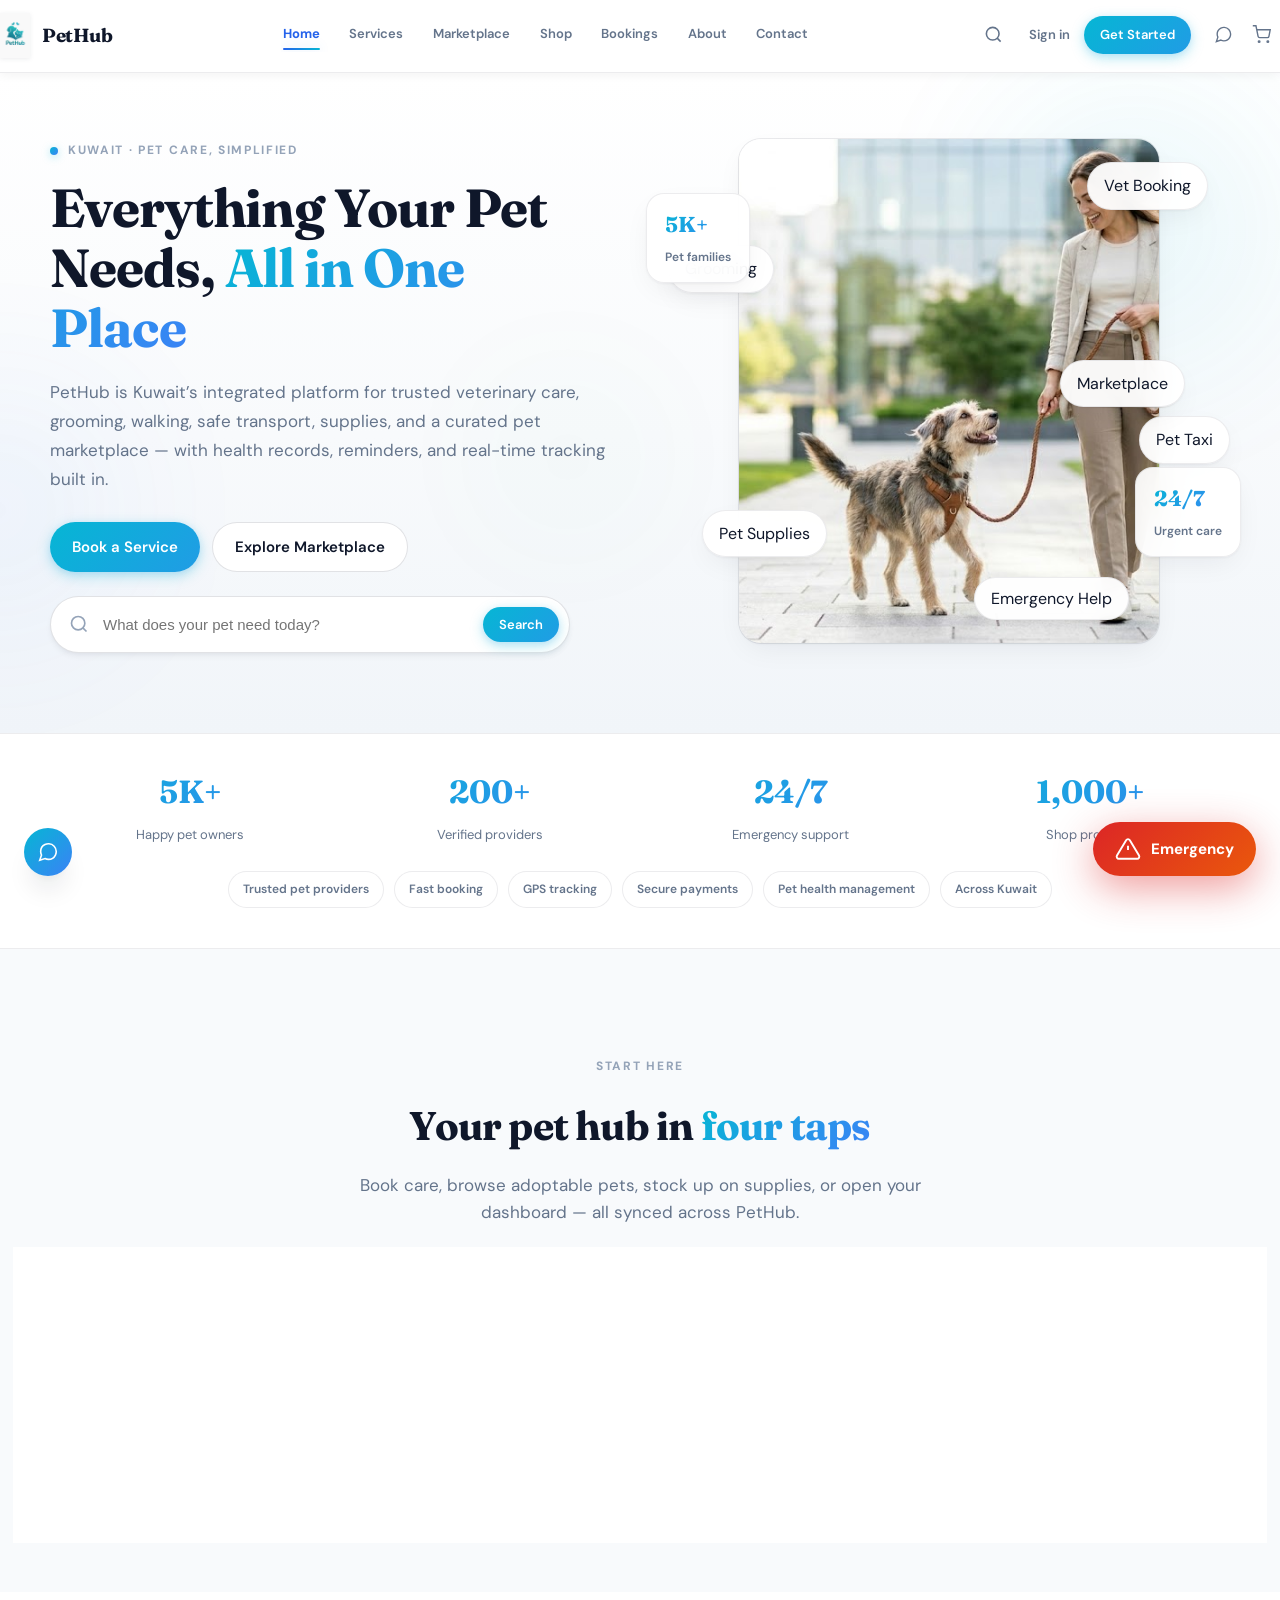
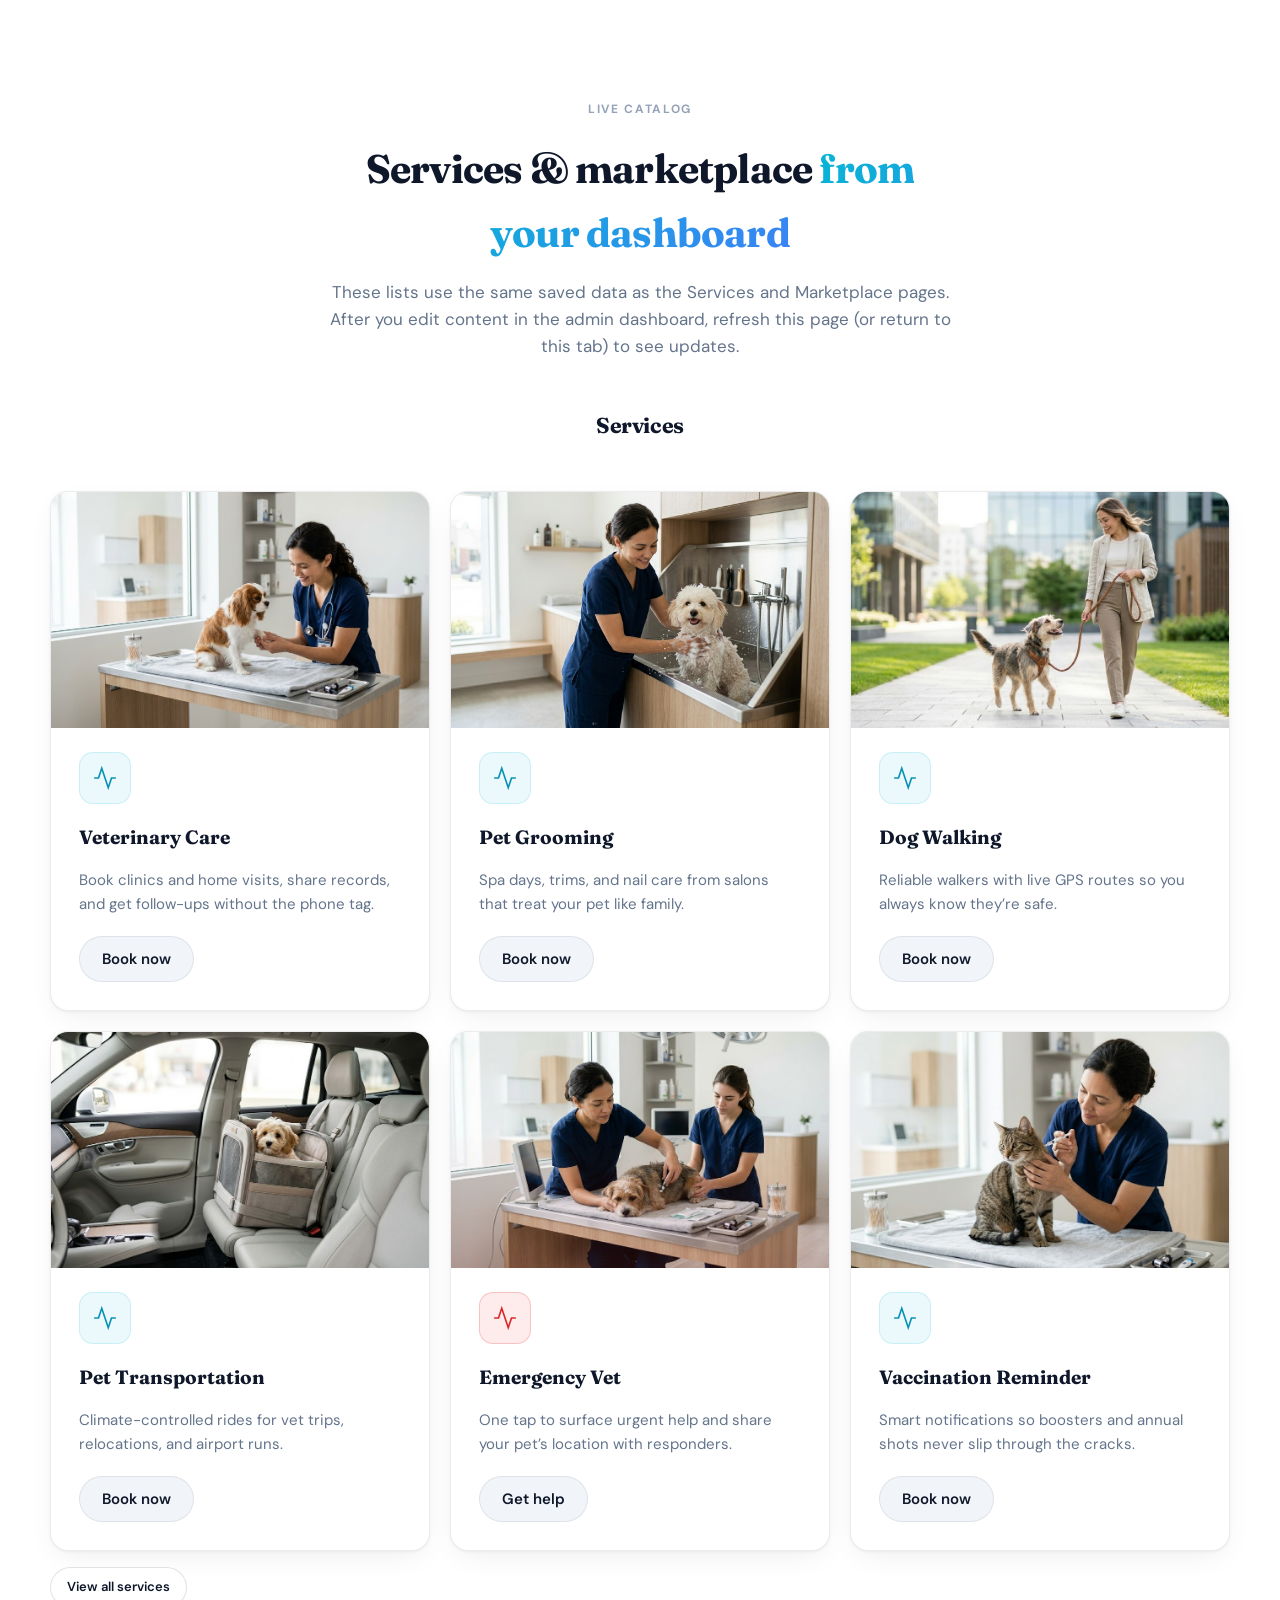
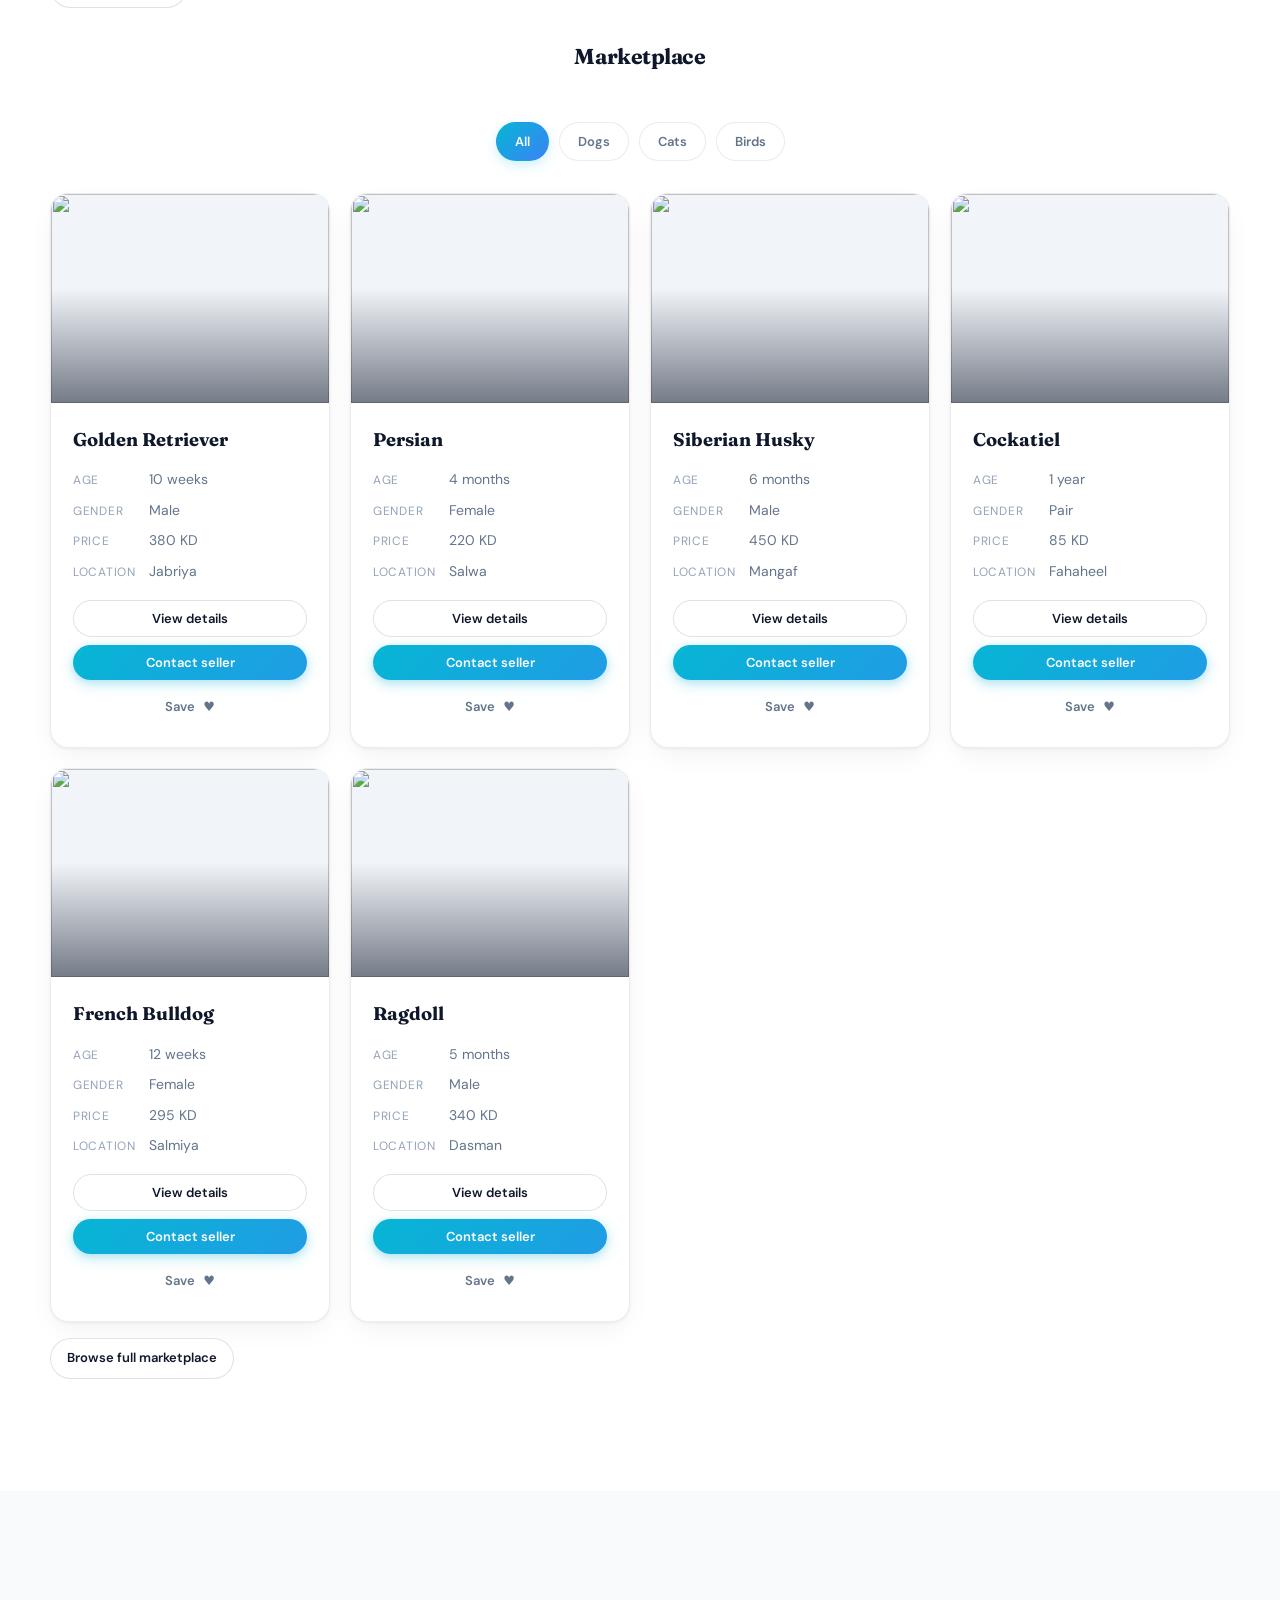
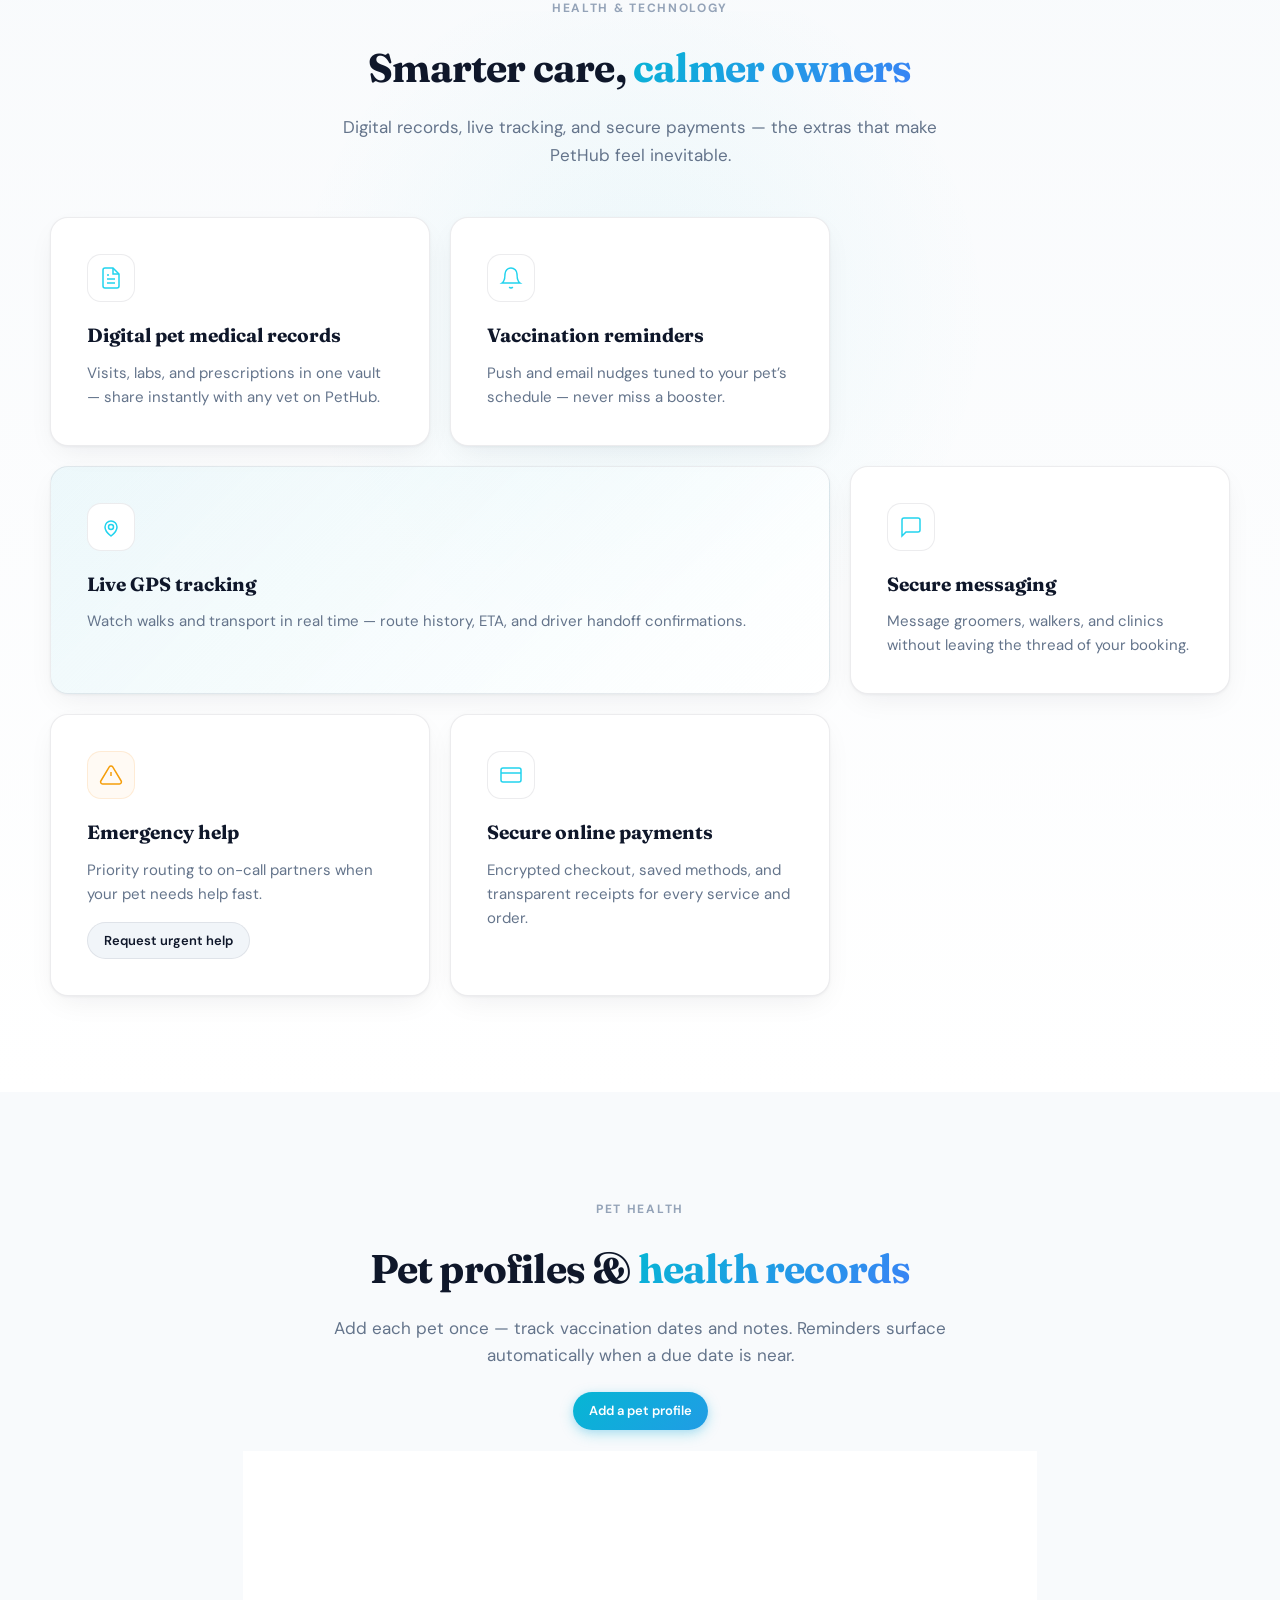
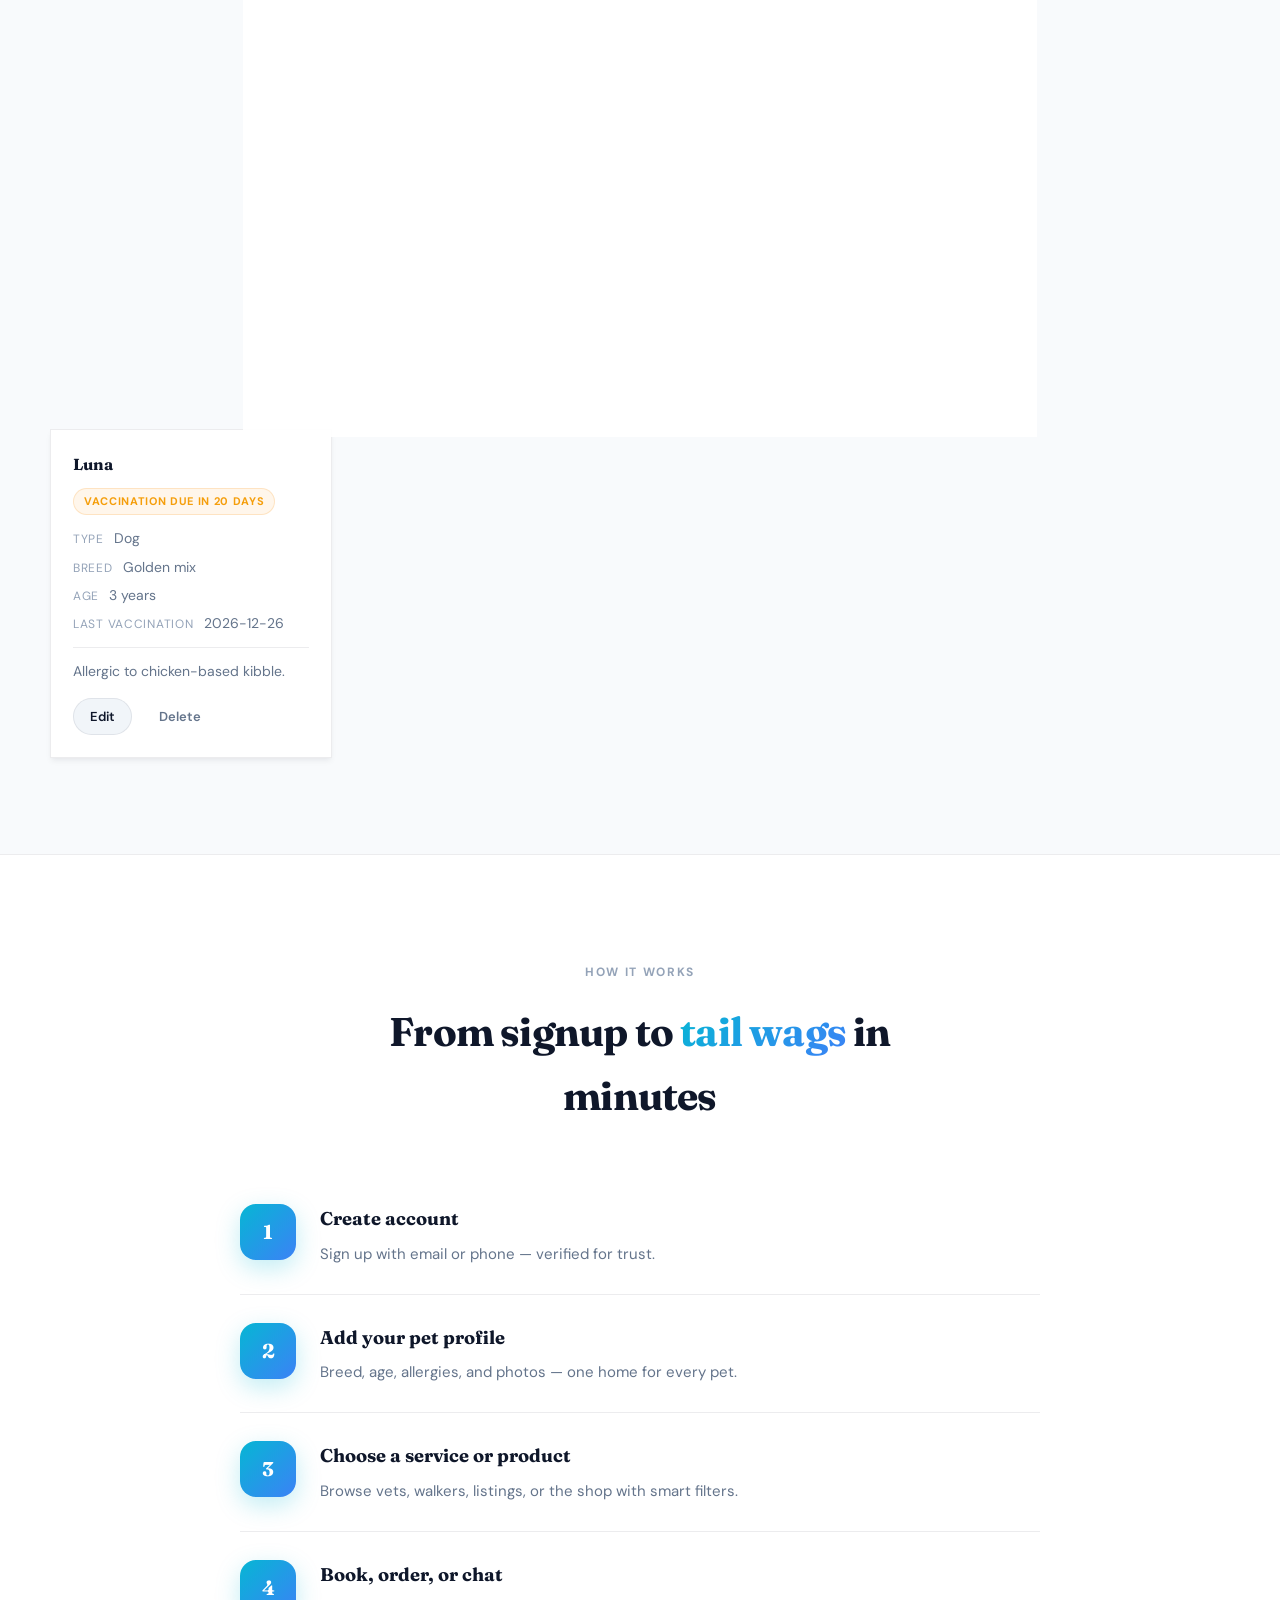
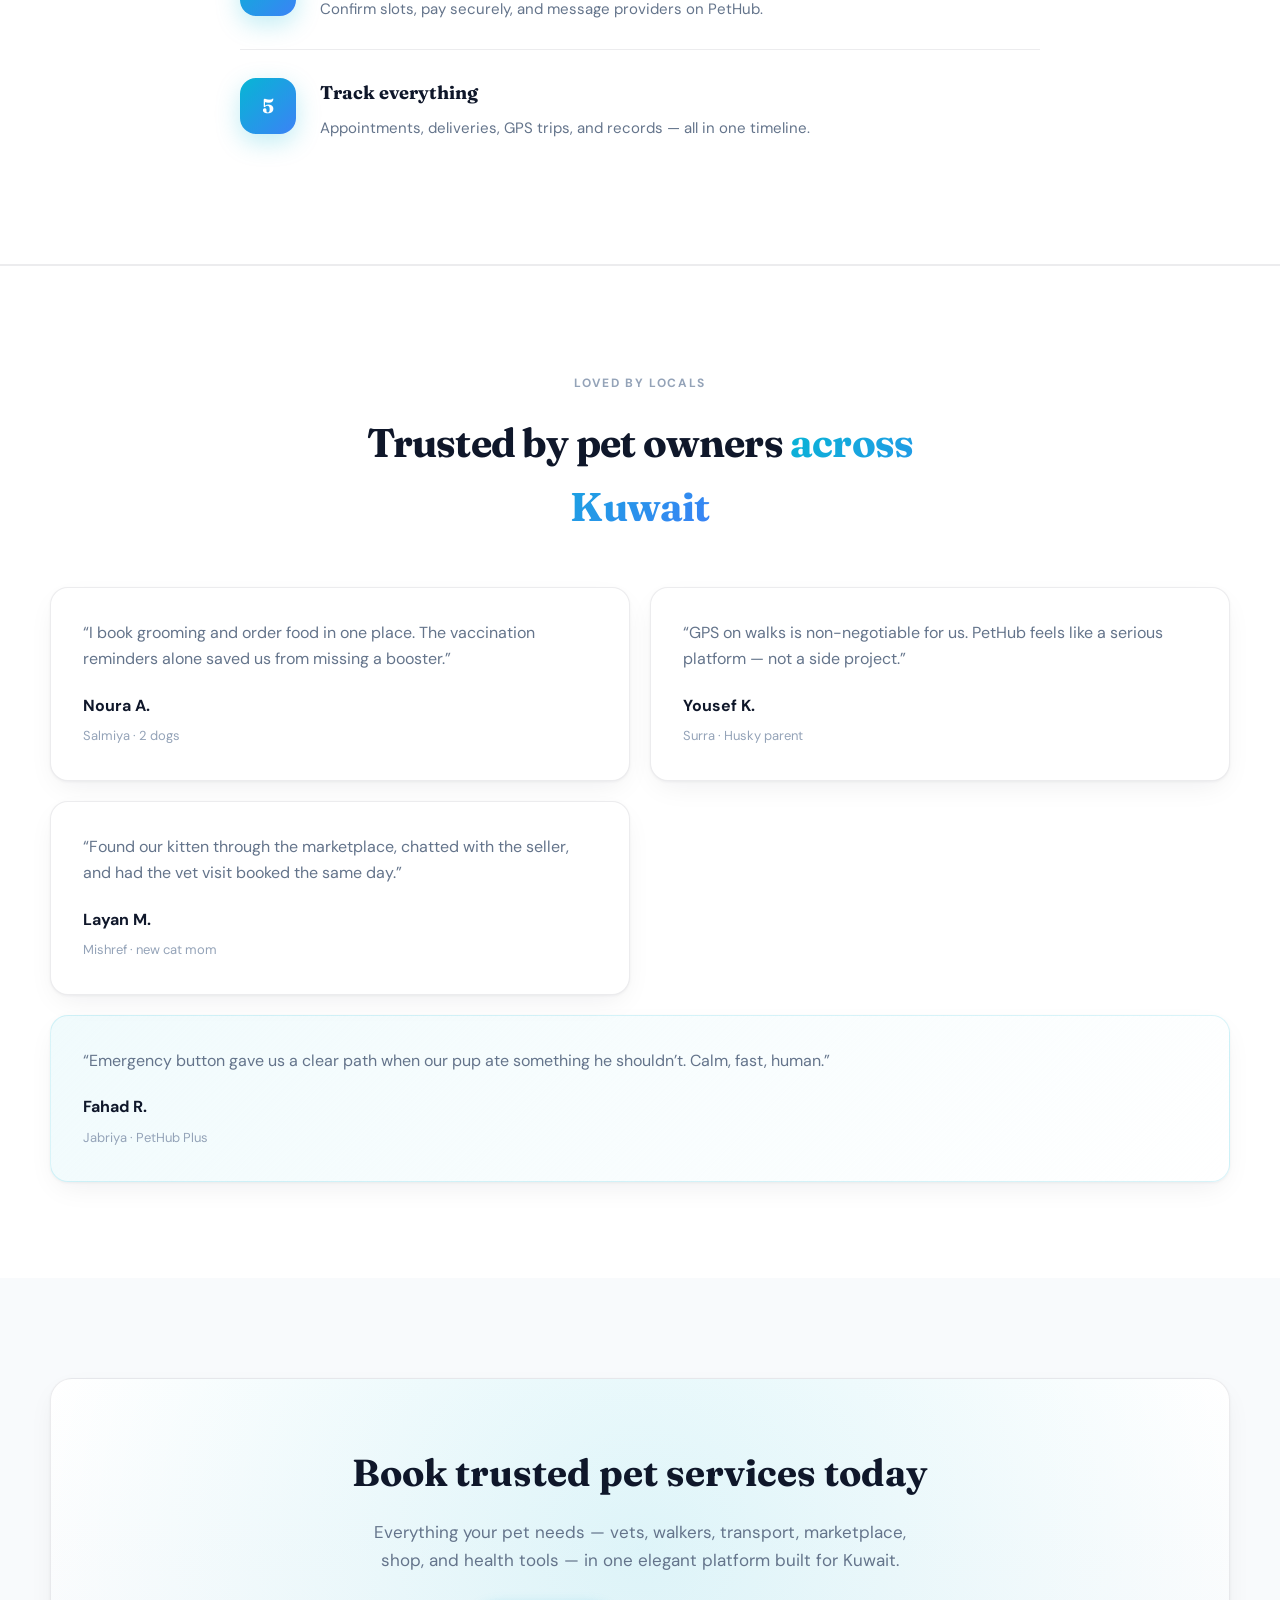
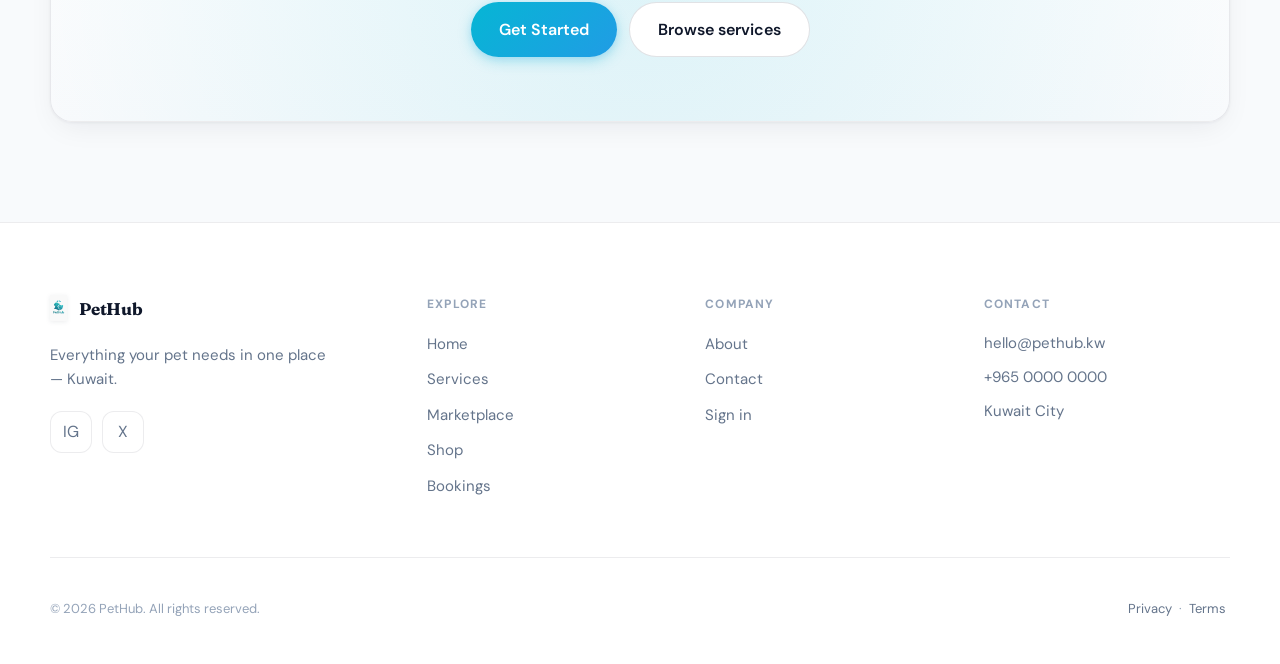
==== commit 644b0828: "Add admin dashboard, localStorage layer, and marketplace image fallbacks Made-with: Cursor" ====
--- a/index.html
+++ b/index.html
@@ -220,6 +220,41 @@
         </div>
       </div>
     </section>
+
+    <!-- Same IDs as services.html / marketplace.html so pethub.js can render admin data on the home page -->
+    <section class="section section--services" id="home-live-catalog" aria-labelledby="home-catalog-title">
+      <div class="container">
+        <header class="section__head reveal">
+          <p class="eyebrow">Live catalog</p>
+          <h2 id="home-catalog-title" class="section__title">Services &amp; marketplace <span class="text-gradient">from your dashboard</span></h2>
+          <p class="section__lead">These lists use the same saved data as the Services and Marketplace pages. After you edit content in the admin dashboard, refresh this page (or return to this tab) to see updates.</p>
+        </header>
+        <header class="section__head reveal" style="margin-top: 0.5rem">
+          <h3 class="section__title" style="font-size: clamp(1.15rem, 2.5vw, 1.35rem)">Services</h3>
+        </header>
+        <p class="empty-state" id="empty-services" hidden>No services match your search. Try another keyword.</p>
+        <div class="service-grid" id="service-grid"></div>
+        <p class="reveal" style="margin-top: 1rem">
+          <a href="services.html" class="btn btn--outline btn--sm">View all services</a>
+        </p>
+
+        <header class="section__head reveal" style="margin-top: 2rem">
+          <h3 class="section__title" style="font-size: clamp(1.15rem, 2.5vw, 1.35rem)">Marketplace</h3>
+        </header>
+        <div class="filter-bar reveal" role="group" aria-label="Filter marketplace">
+          <button type="button" class="filter-chip is-active" data-filter-market="all">All</button>
+          <button type="button" class="filter-chip" data-filter-market="dog">Dogs</button>
+          <button type="button" class="filter-chip" data-filter-market="cat">Cats</button>
+          <button type="button" class="filter-chip" data-filter-market="bird">Birds</button>
+        </div>
+        <p class="empty-state" id="empty-marketplace" hidden>No listings match your filters.</p>
+        <div class="market-grid" id="market-grid"></div>
+        <p class="reveal" style="margin-top: 1rem">
+          <a href="marketplace.html" class="btn btn--outline btn--sm">Browse full marketplace</a>
+        </p>
+      </div>
+    </section>
+
     <section class="section section--smart" id="health-records" aria-labelledby="smart-title">
       <div class="container">
         <header class="section__head reveal">
@@ -601,6 +636,7 @@
       </form>
     </div>
   </div>
+  <script src="js/storage.js"></script>
   <script src="js/pethub.js"></script>
 </body>
 </html>
--- a/css/styles.css
+++ b/css/styles.css
@@ -1976,6 +1976,7 @@
 }
 
 .product-card__media {
+  position: relative;
   aspect-ratio: 1;
   overflow: hidden;
   background: var(--bg-3);
@@ -2021,6 +2022,55 @@
   font-size: 1.15rem;
   font-weight: 700;
   color: var(--blue-deep);
+}
+
+.product-card__brand {
+  font-size: 0.8125rem;
+  color: var(--muted);
+  margin: 0 0 6px;
+}
+
+.product-card__tag {
+  display: inline-block;
+  font-size: 0.72rem;
+  font-weight: 600;
+  text-transform: uppercase;
+  letter-spacing: 0.04em;
+  padding: 0.2rem 0.5rem;
+  border-radius: 999px;
+  background: rgba(6, 182, 212, 0.12);
+  color: var(--blue-deep);
+  margin-bottom: 8px;
+}
+
+.product-card__stock {
+  font-size: 0.8125rem;
+  margin: 8px 0 12px;
+  color: var(--muted);
+}
+
+.product-card__stock--out {
+  color: #b91c1c;
+  font-weight: 600;
+}
+
+.product-card--out-stock .product-card__img {
+  opacity: 0.88;
+}
+
+.product-card__oos-ribbon {
+  position: absolute;
+  top: 10px;
+  left: 10px;
+  background: rgba(15, 23, 42, 0.88);
+  color: #fff;
+  font-size: 0.65rem;
+  font-weight: 700;
+  text-transform: uppercase;
+  letter-spacing: 0.05em;
+  padding: 0.35rem 0.55rem;
+  border-radius: 6px;
+  z-index: 1;
 }
 
 @media (max-width: 900px) {
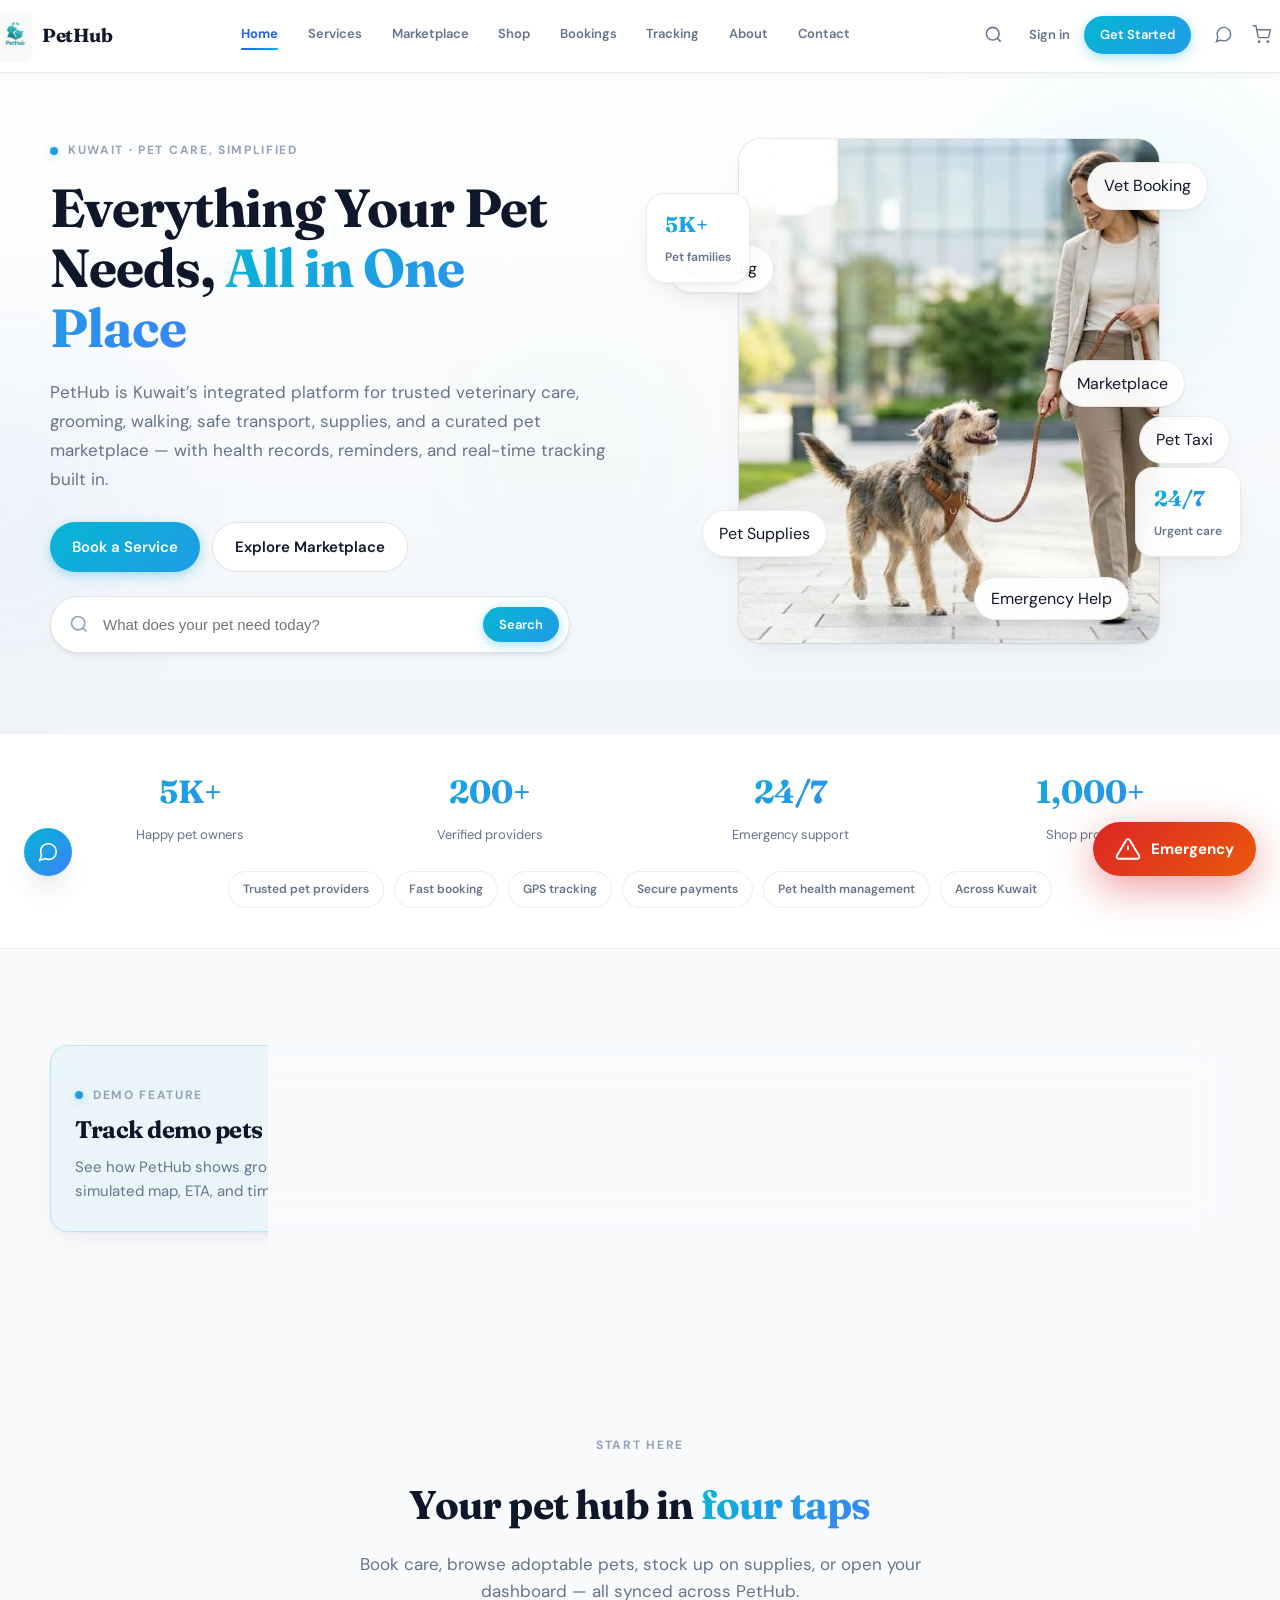
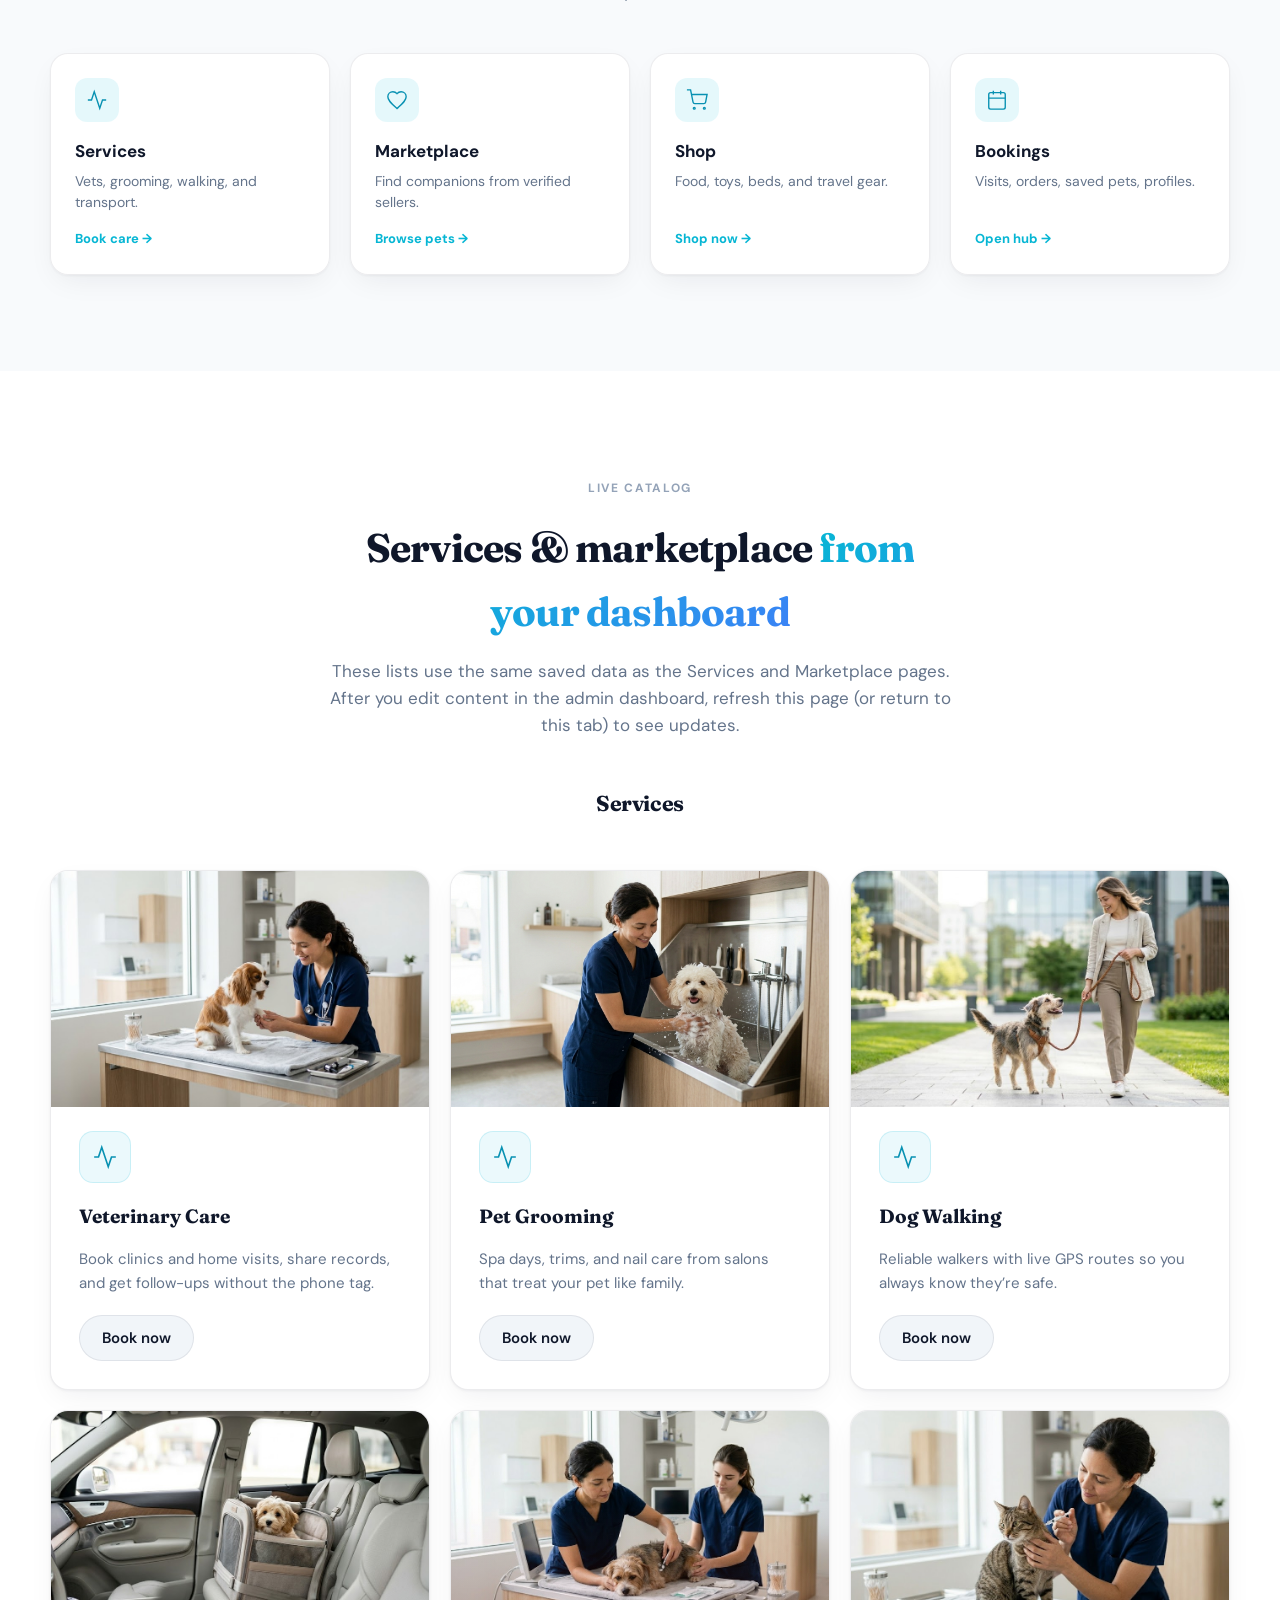
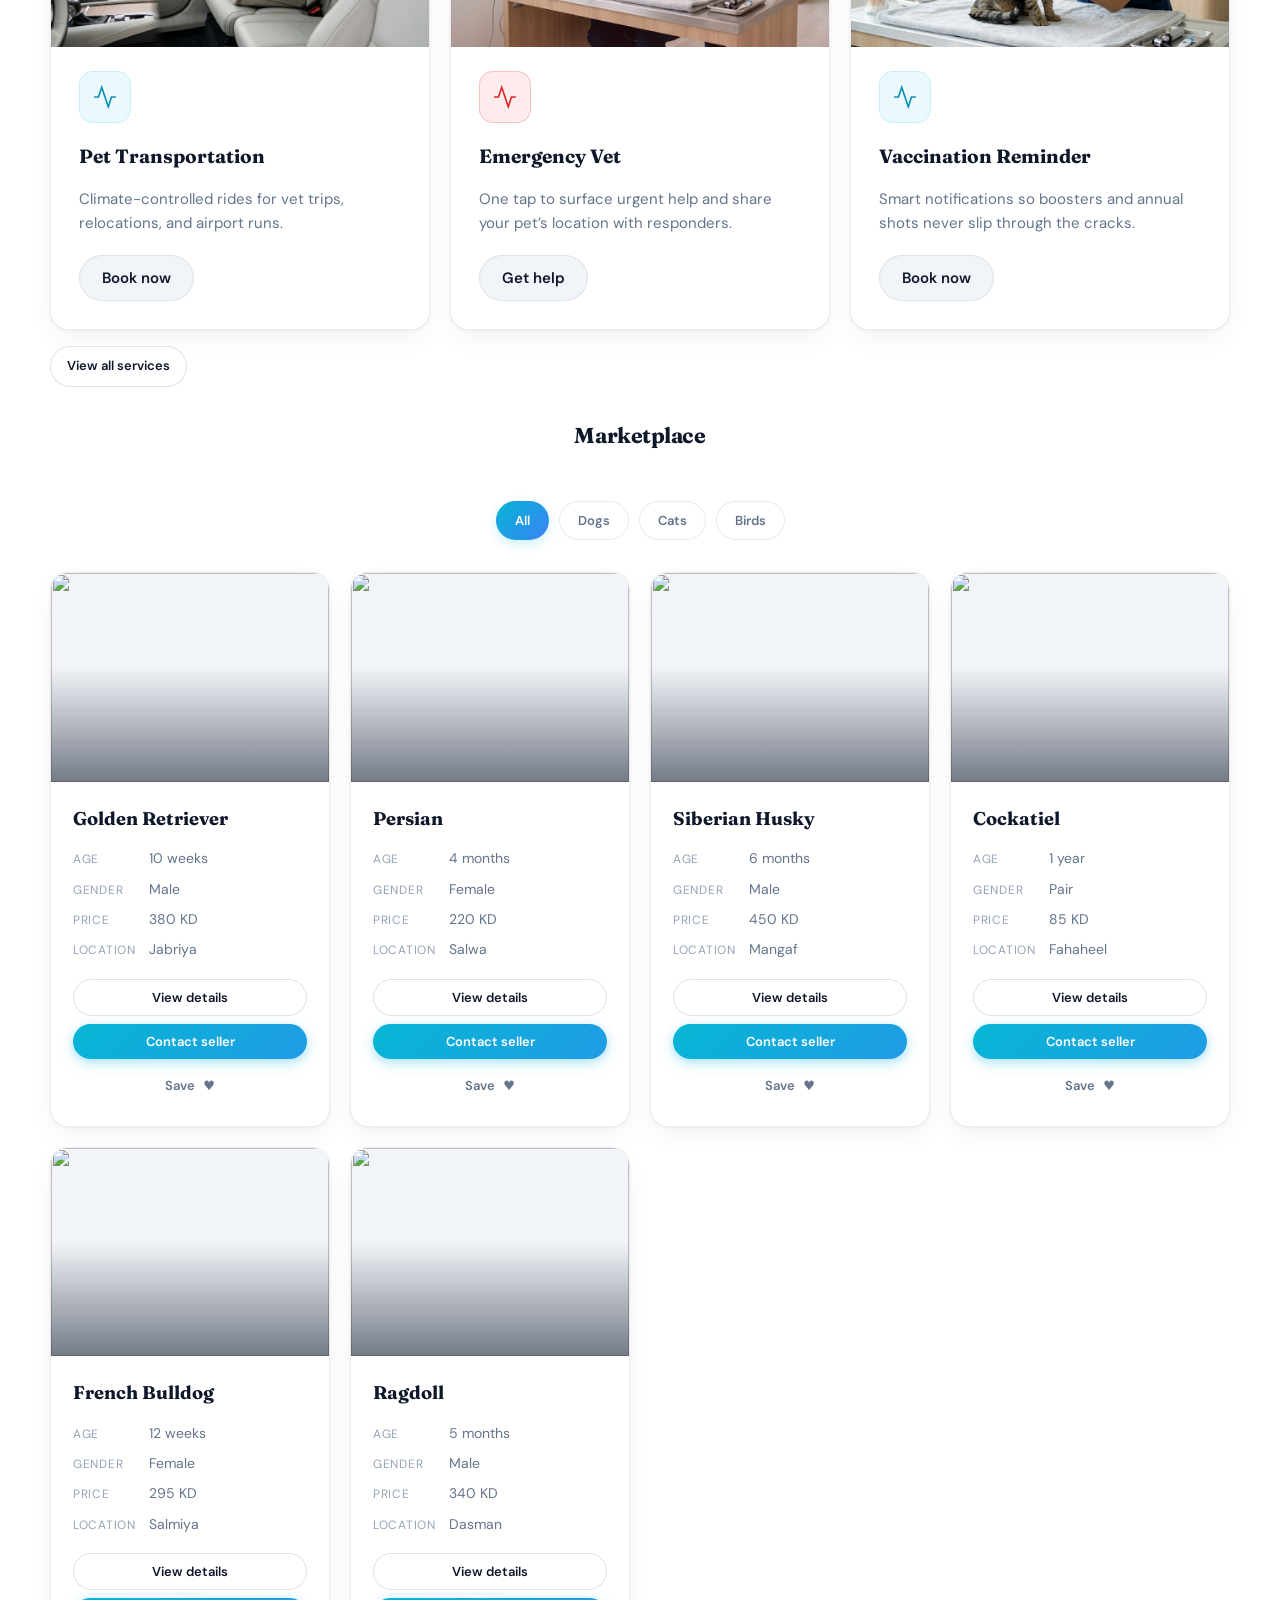
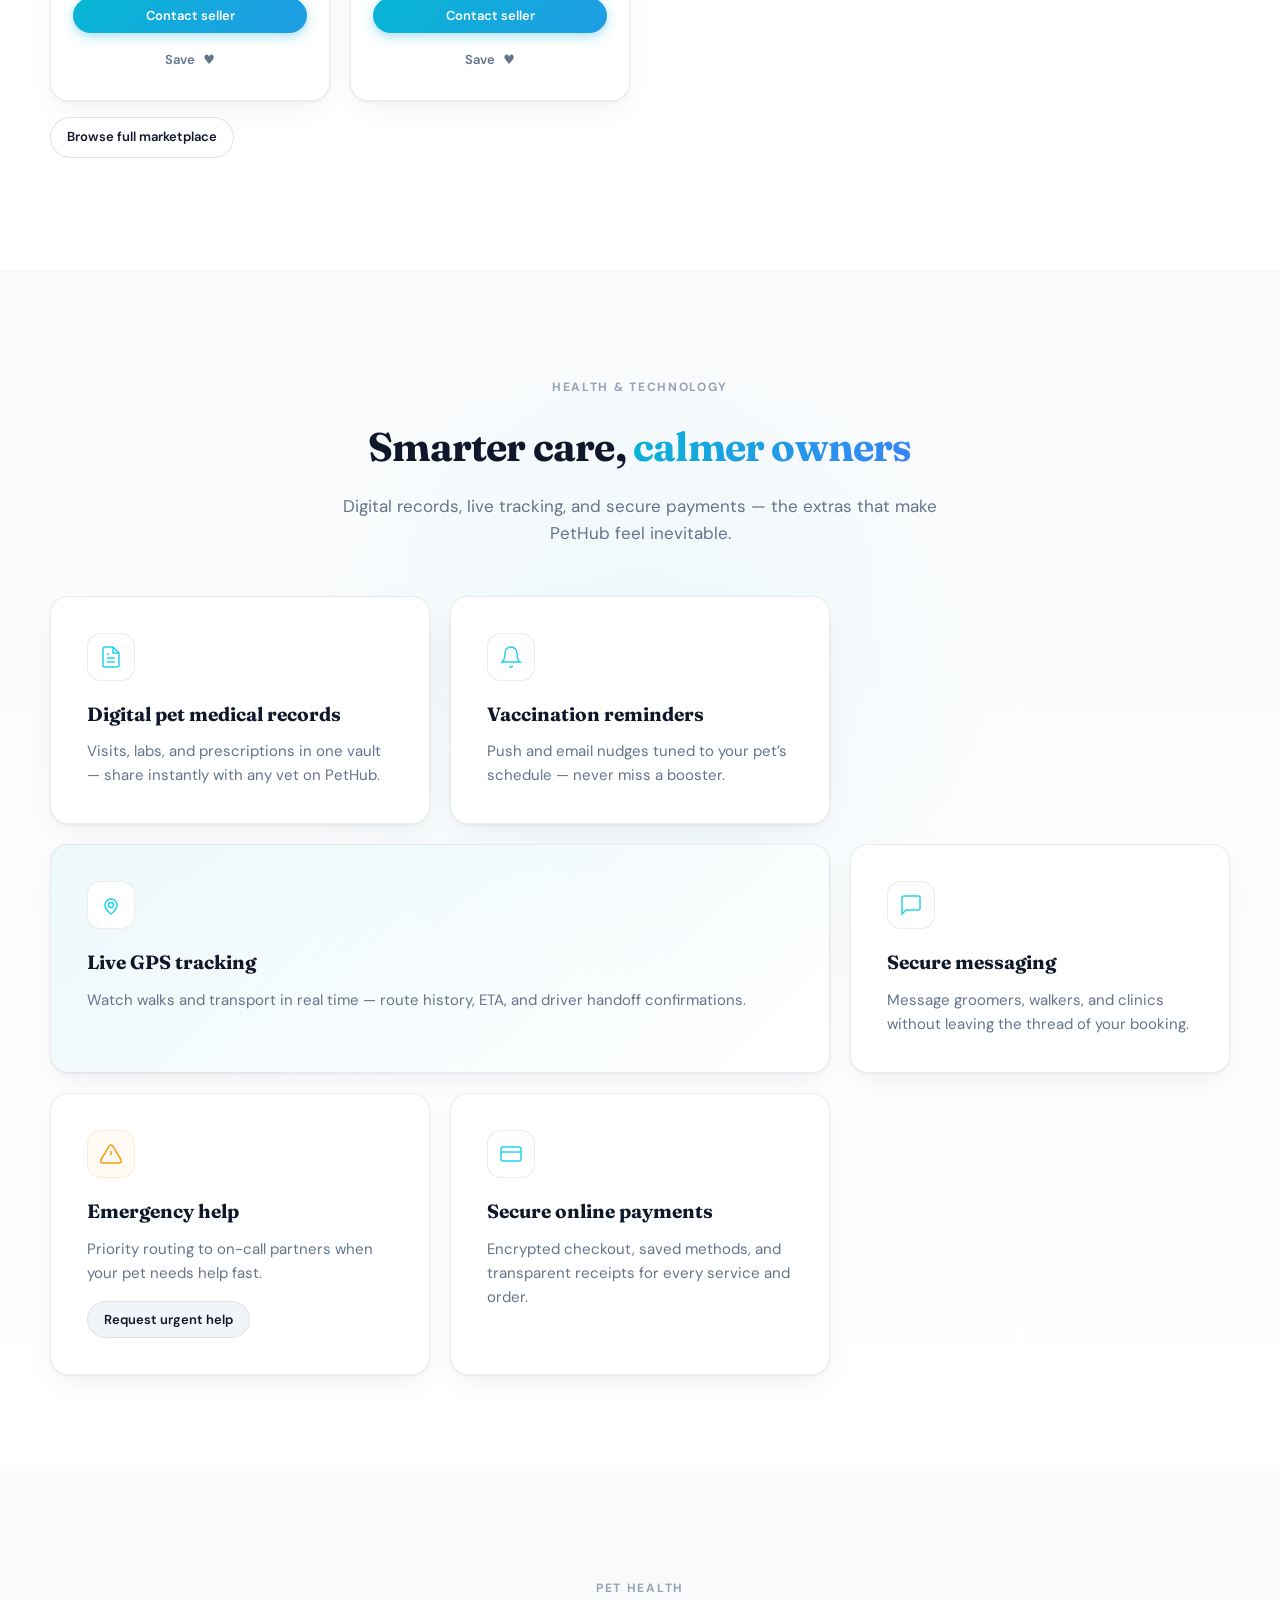
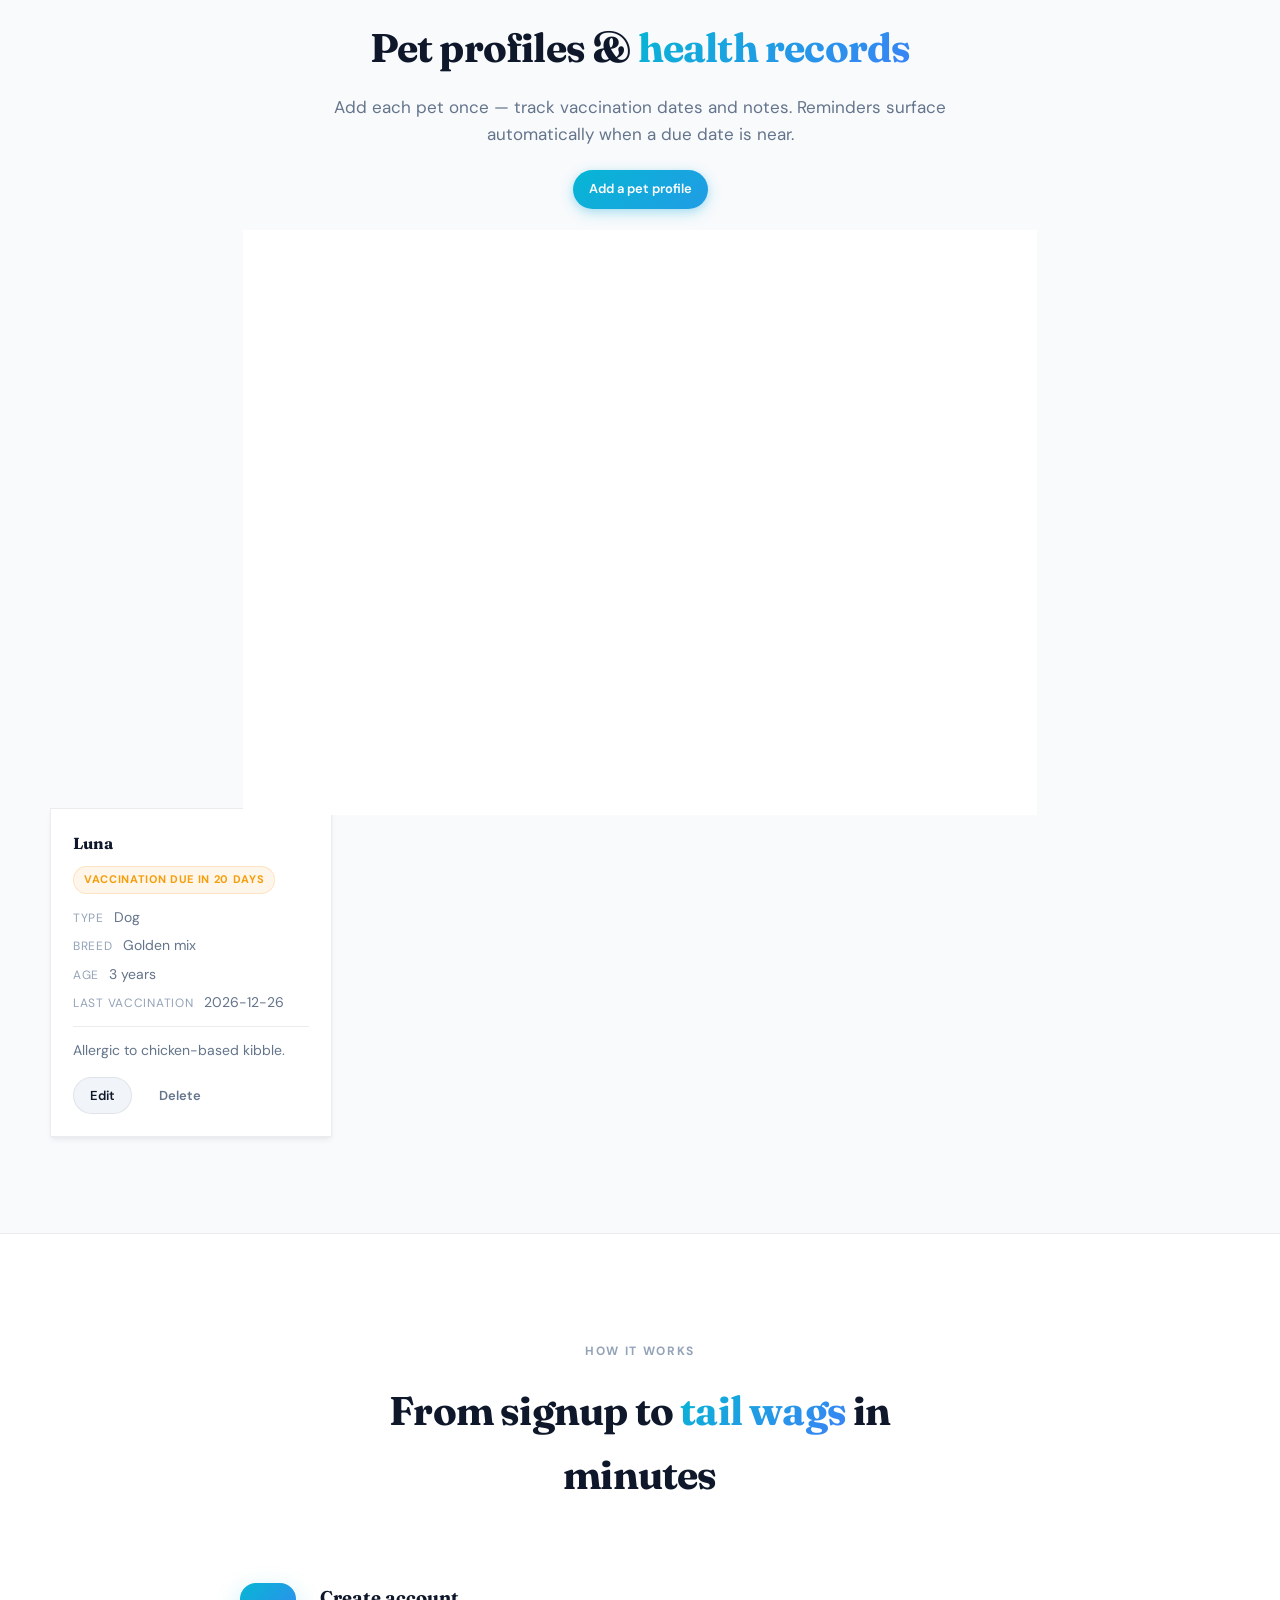
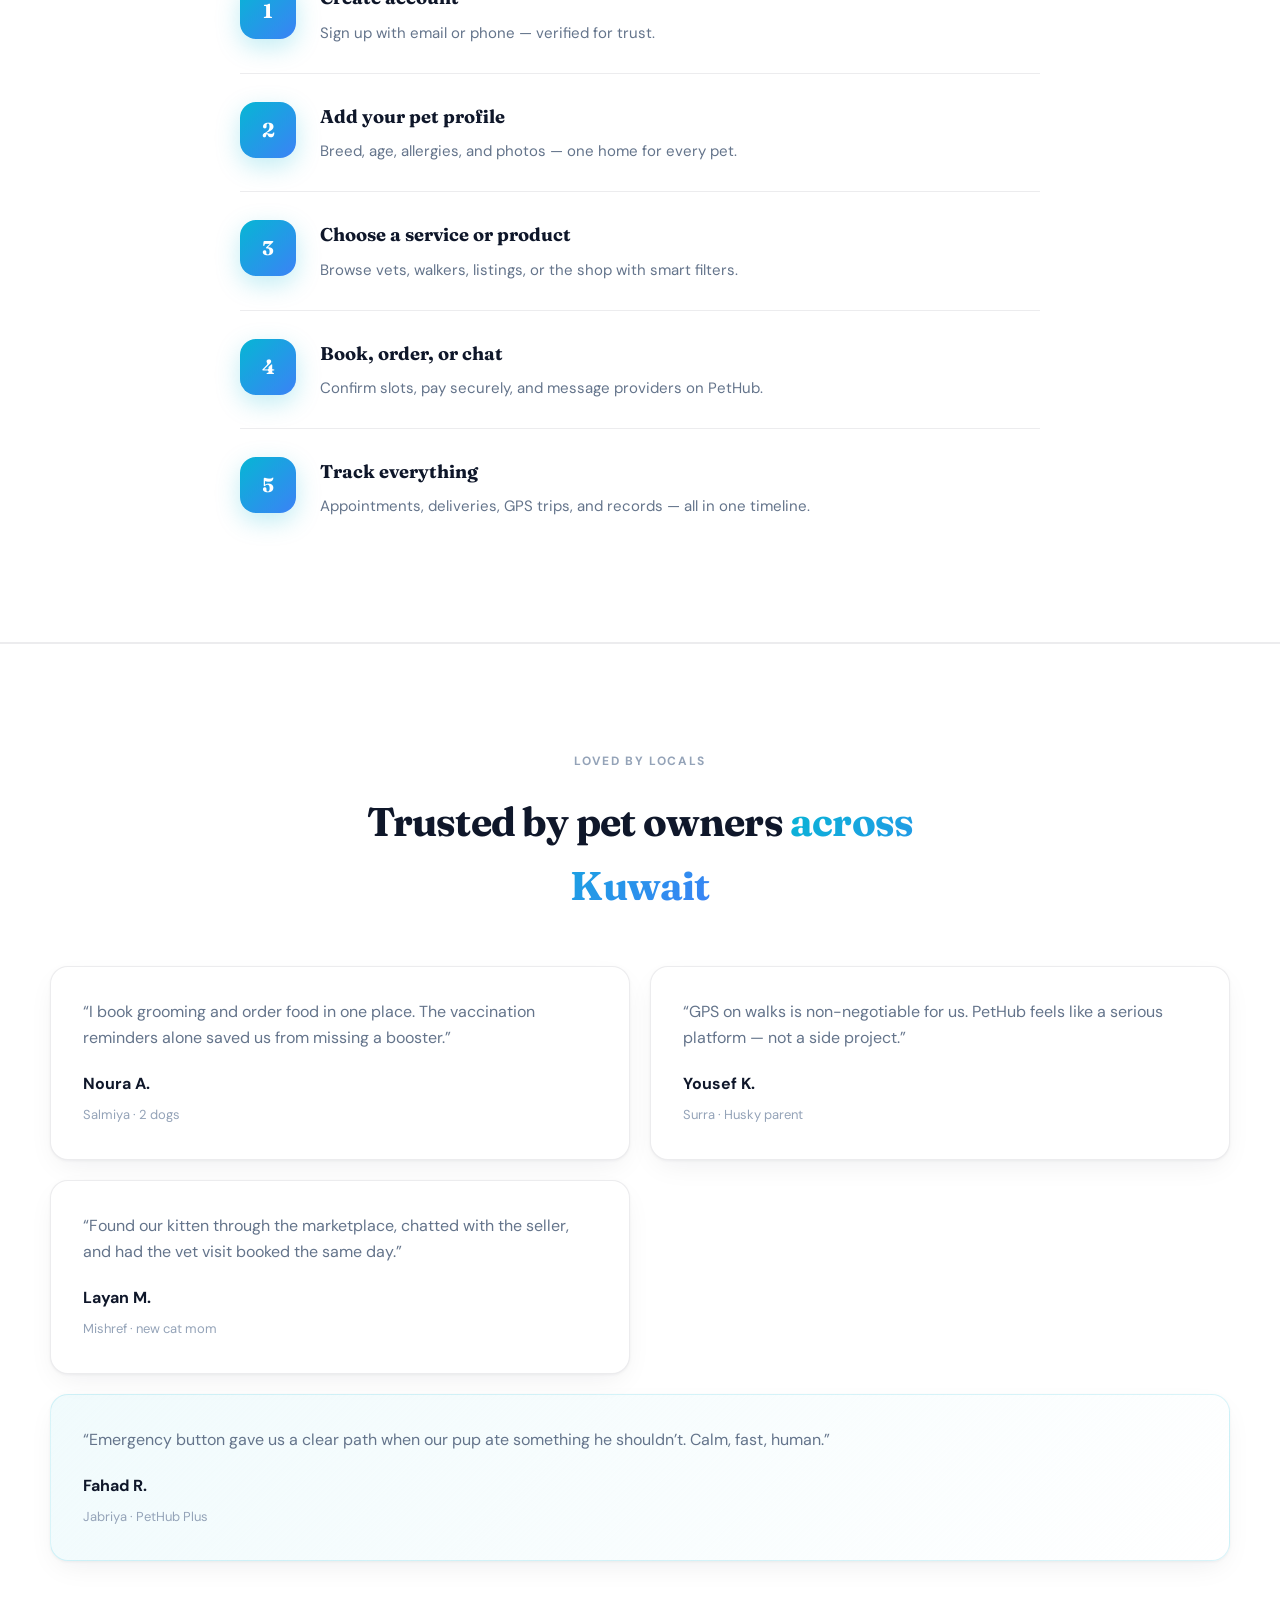
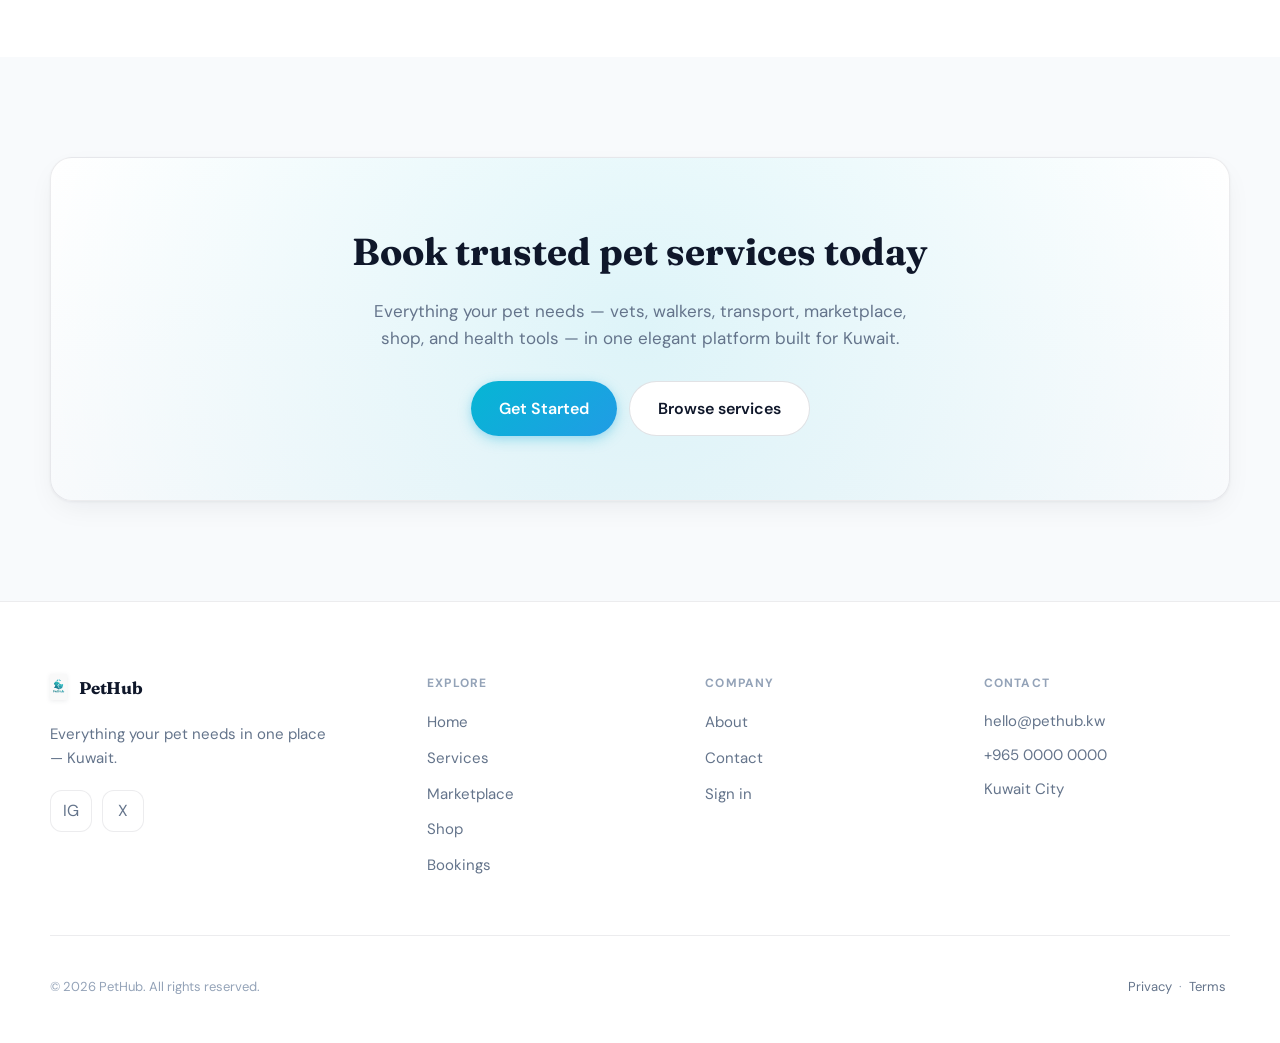
==== commit d49597e4: "Add pet tracking demo, admin view, fix admin redirects for local/Vercel Made-with: Cursor" ====
--- a/index.html
+++ b/index.html
@@ -37,6 +37,7 @@
             <li><a href="marketplace.html" class="nav__link" data-nav="marketplace">Marketplace</a></li>
             <li><a href="shop.html" class="nav__link" data-nav="shop">Shop</a></li>
             <li><a href="bookings.html" class="nav__link" data-nav="bookings">Bookings</a></li>
+            <li><a href="pet-tracking.html" class="nav__link" data-nav="tracking">Tracking</a></li>
             <li><a href="about.html" class="nav__link" data-nav="about">About</a></li>
             <li><a href="contact.html" class="nav__link" data-nav="contact">Contact</a></li>
           </ul>
@@ -183,6 +184,18 @@
           <li>Pet health management</li>
           <li>Across Kuwait</li>
         </ul>
+      </div>
+    </section>
+    <section class="section section--ptr-teaser" aria-labelledby="ptr-teaser-title">
+      <div class="container">
+        <div class="glass-panel reveal" style="padding: 1.75rem 1.5rem; display: flex; flex-wrap: wrap; gap: 1.25rem; align-items: center; justify-content: space-between; border: 1px solid rgba(6, 182, 212, 0.2); background: linear-gradient(135deg, rgba(6, 182, 212, 0.06), rgba(59, 130, 246, 0.06))">
+          <div>
+            <p class="eyebrow" style="margin-bottom: 0.35rem"><span class="eyebrow__dot"></span> Demo feature</p>
+            <h2 id="ptr-teaser-title" class="section__title" style="margin: 0 0 0.35rem; font-size: clamp(1.25rem, 2.5vw, 1.5rem)">Track demo pets <span class="text-gradient">live</span></h2>
+            <p class="section__lead" style="margin: 0; max-width: 42ch; font-size: 0.9375rem">See how PetHub shows grooming, vet, and daycare rides — simulated map, ETA, and timeline. No login required.</p>
+          </div>
+          <a href="pet-tracking.html" class="btn btn--primary">Open live tracking demo</a>
+        </div>
       </div>
     </section>
     <section class="section section--home-quick" id="explore" aria-labelledby="quick-title">
@@ -580,6 +593,7 @@
       <form id="form-inquiry" novalidate>
         <label class="field"><span class="field__label">Your name</span><input type="text" name="name" class="input" required /></label>
         <label class="field"><span class="field__label">Email</span><input type="email" name="email" class="input" required /></label>
+        <label class="field"><span class="field__label">Phone <span style="font-weight:400;opacity:0.85">(optional)</span></span><input type="tel" name="phone" class="input" autocomplete="tel" /></label>
         <label class="field"><span class="field__label">Message</span><textarea name="message" class="input input--textarea" rows="3" required></textarea></label>
         <button type="submit" class="btn btn--primary btn--block">Send inquiry</button>
       </form>
